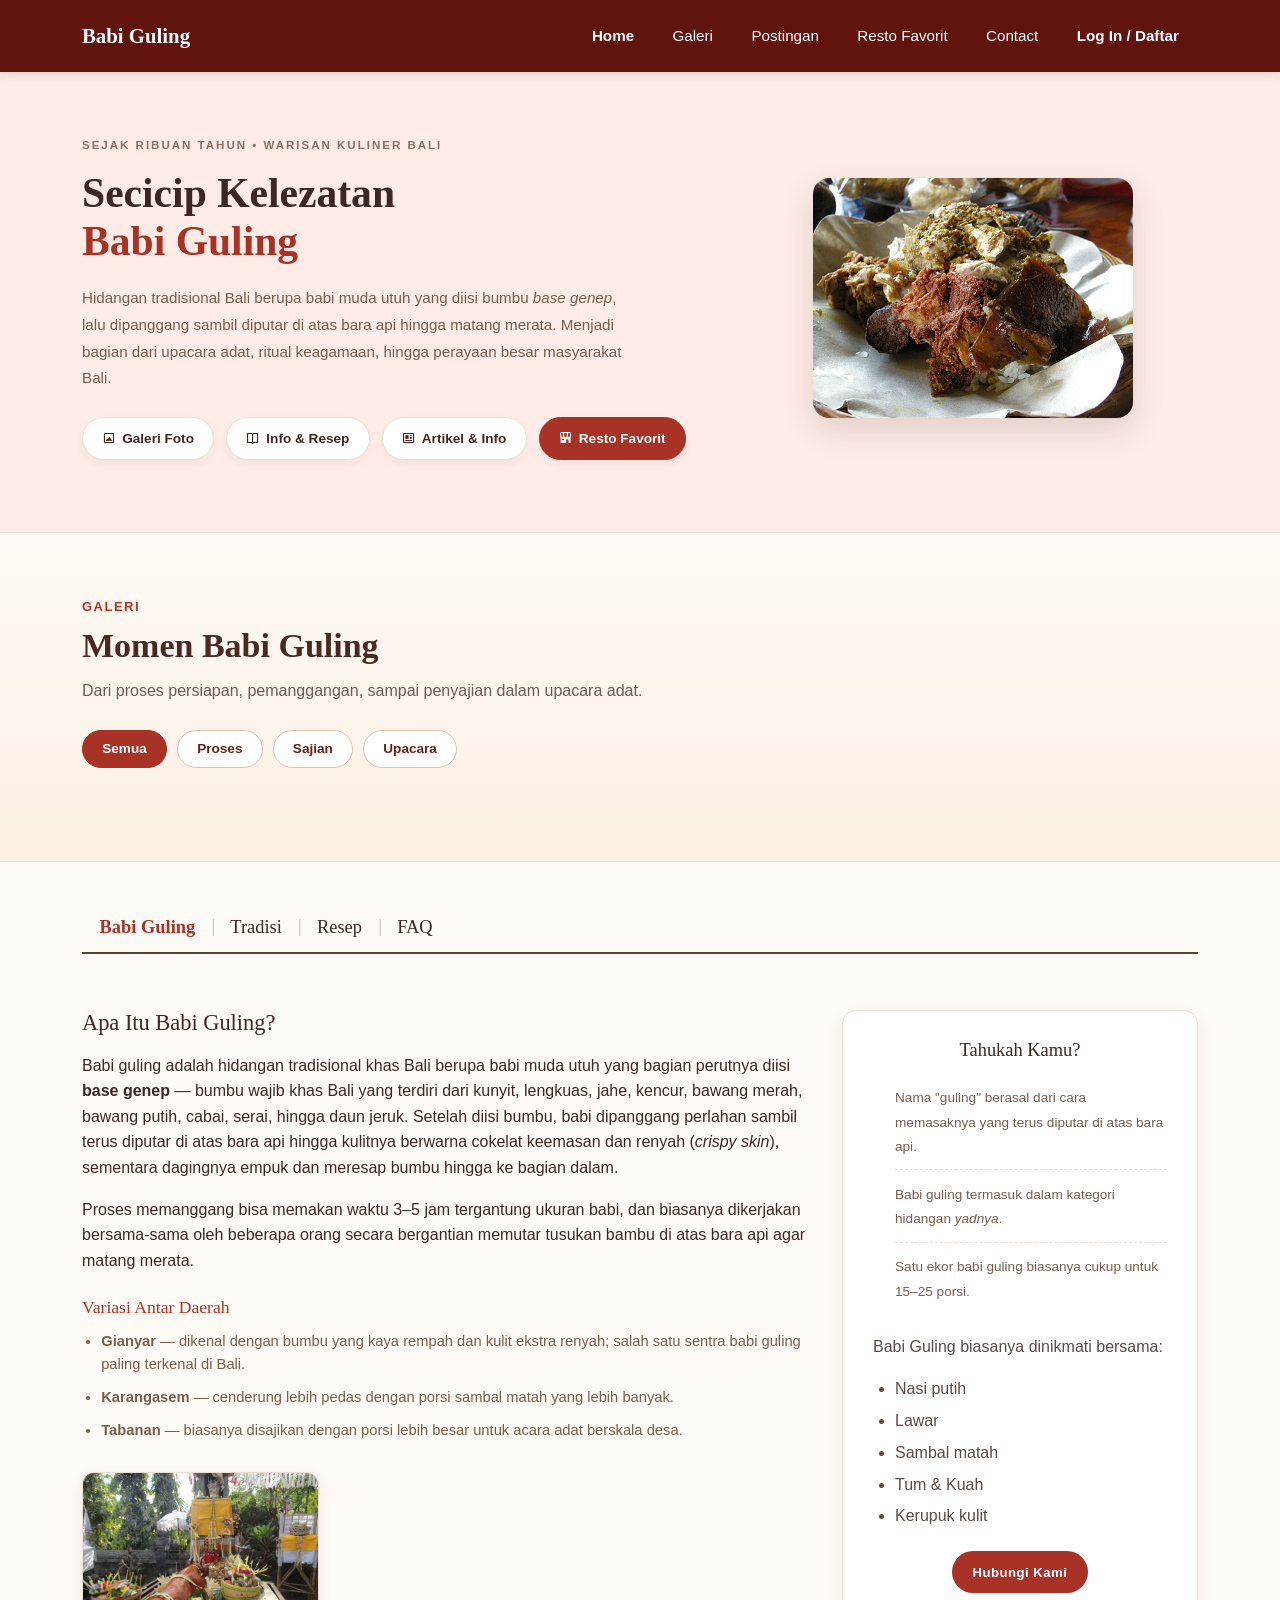
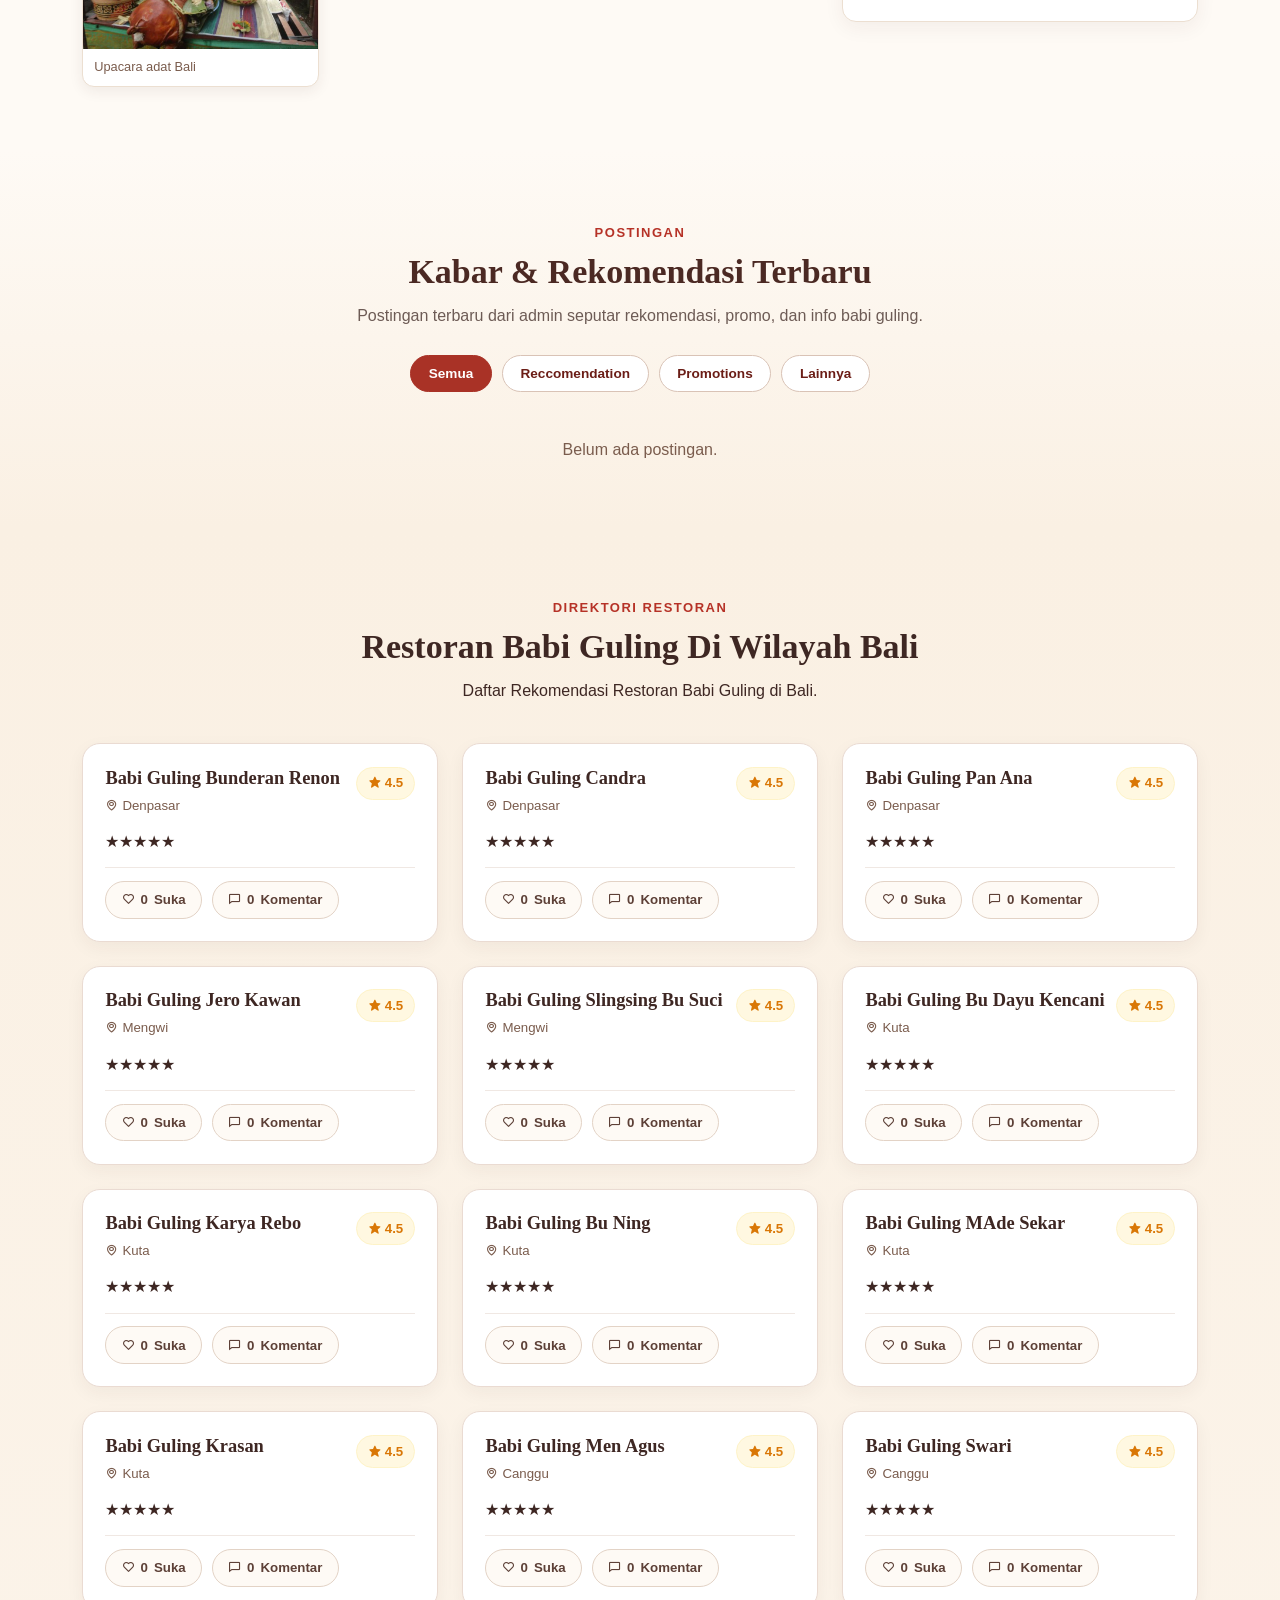
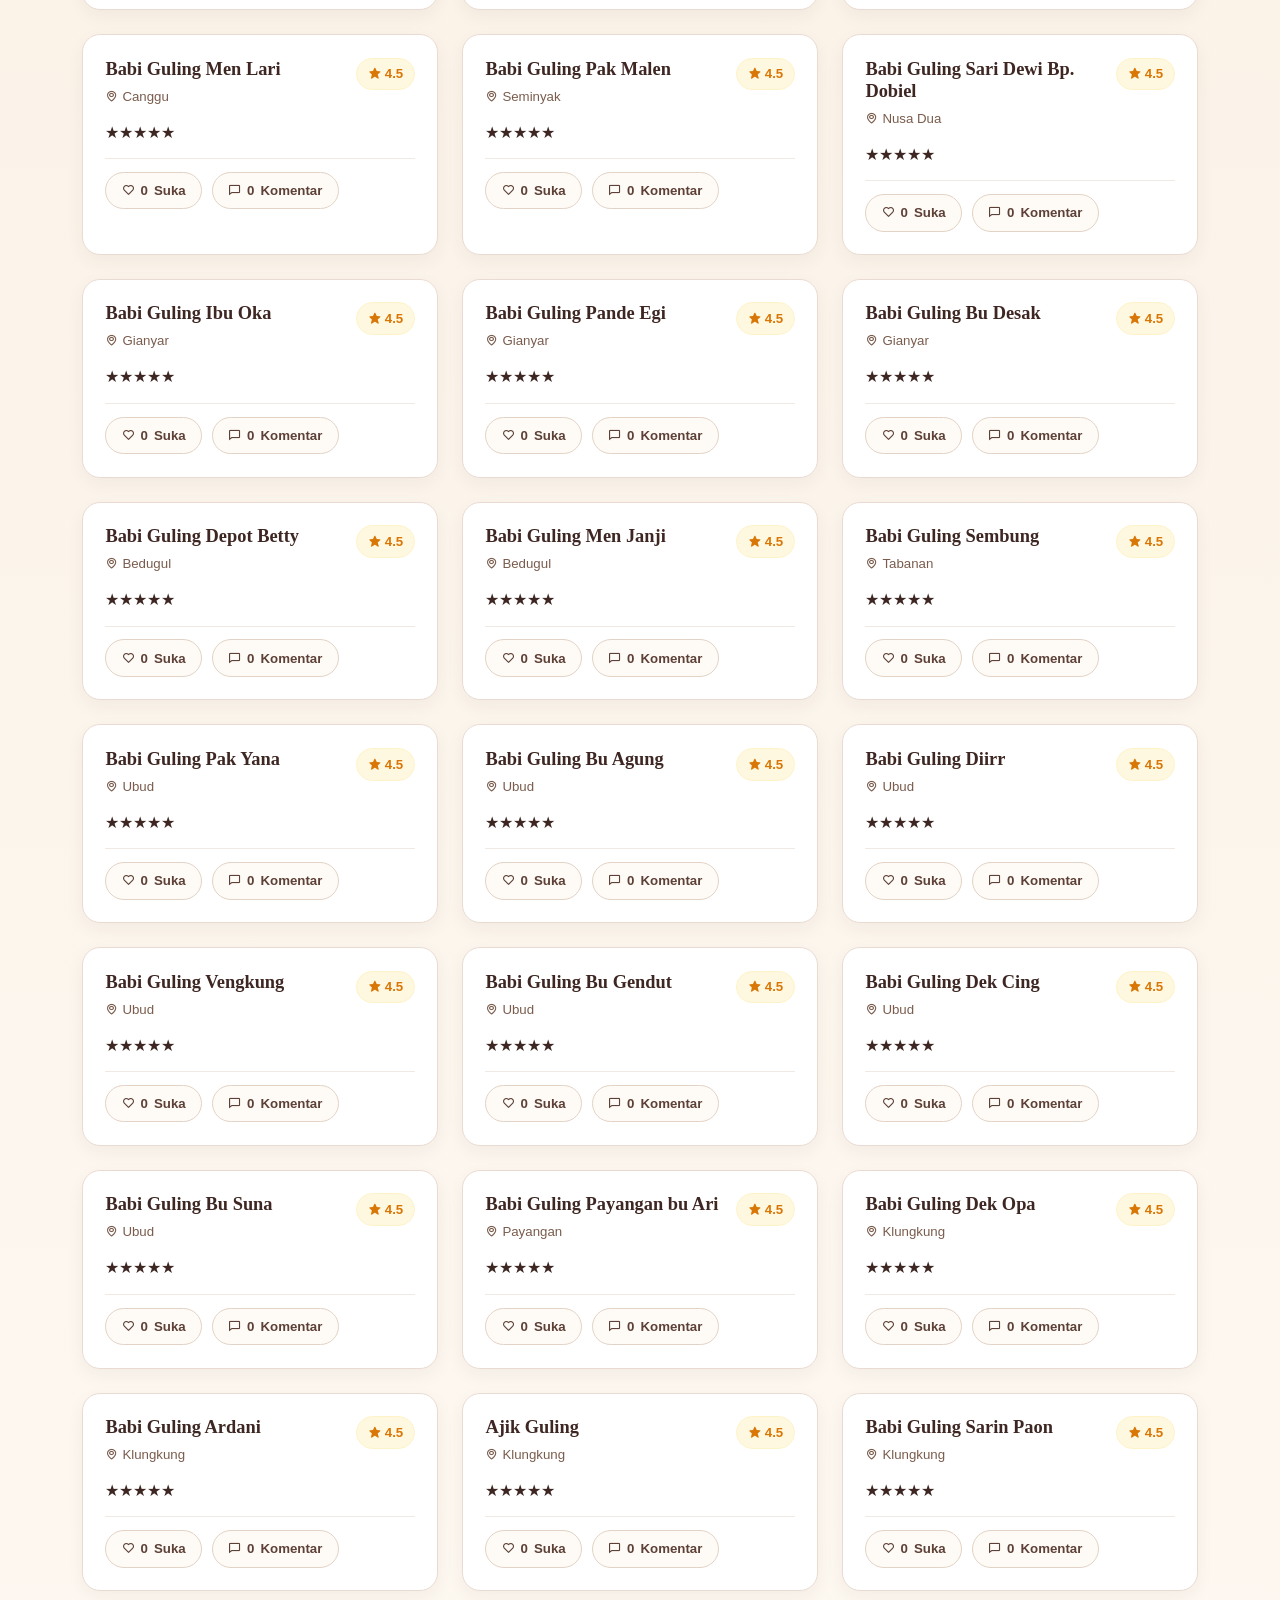
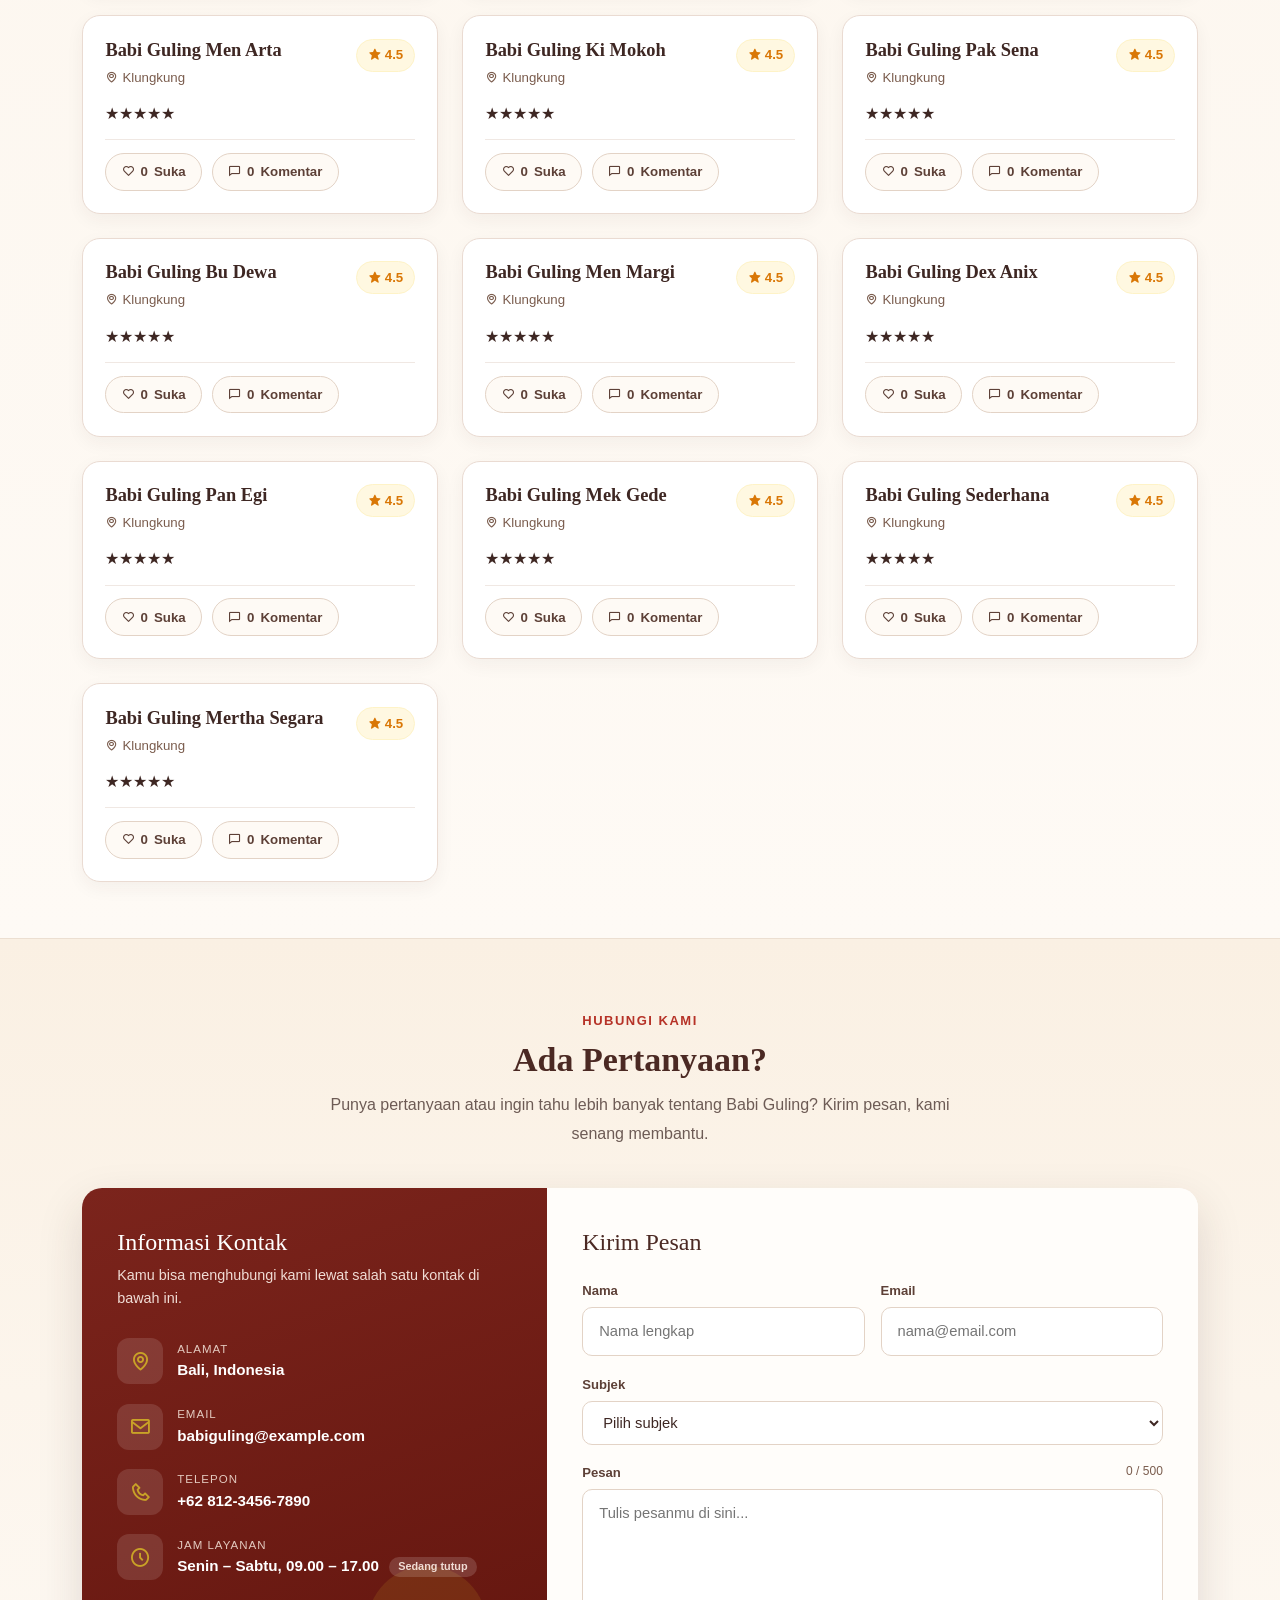
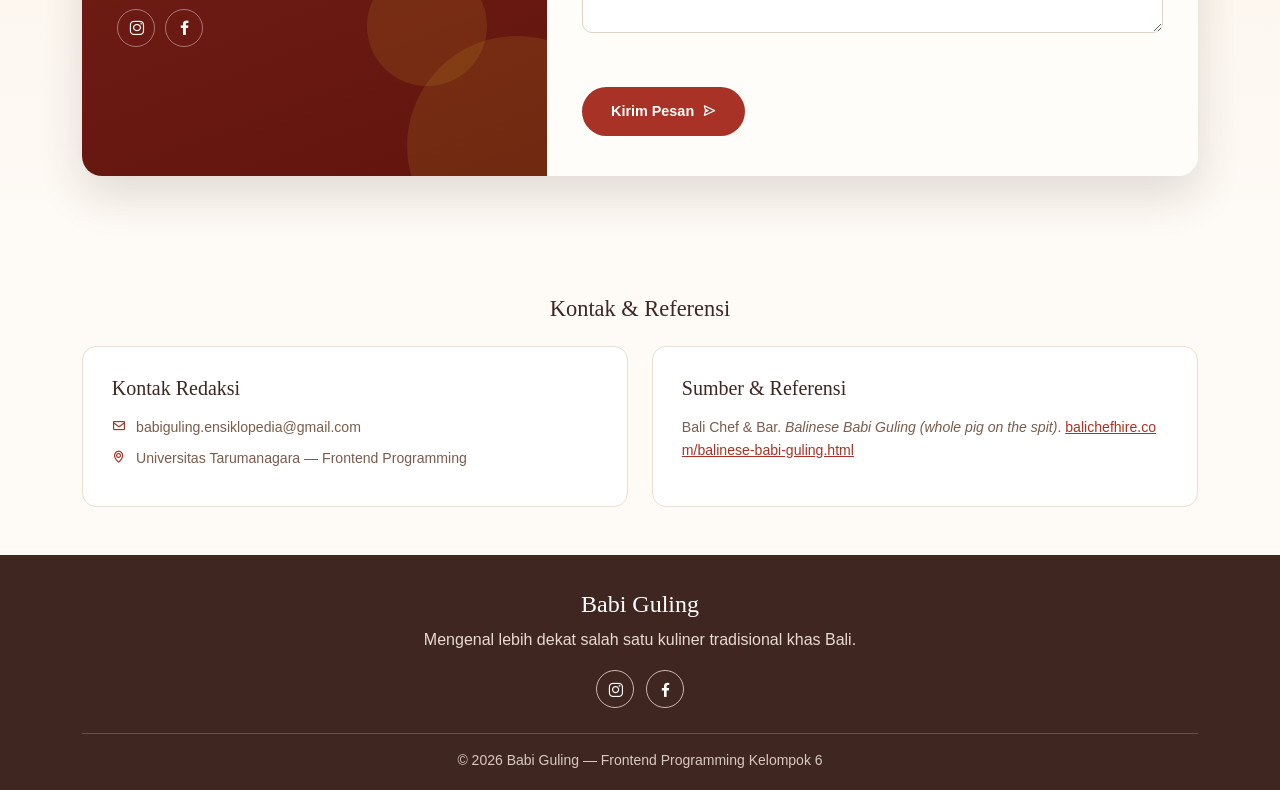
==== index.html @ 894e939e "benerin kirim pesan" ====
<!DOCTYPE html>
<html lang="id">
<head>
    <meta charset="UTF-8">
    <meta name="viewport" content="width=device-width, initial-scale=1.0">
    <title>Babi Guling - Ensiklopedia & Rekomendasi Kuliner Bali</title>

    <link href="https://cdn.jsdelivr.net/npm/bootstrap@5.3.3/dist/css/bootstrap.min.css" rel="stylesheet">
    <link href="https://unpkg.com/boxicons@2.1.4/css/boxicons.min.css" rel="stylesheet">
    <link rel="stylesheet" href="style.css">
</head>

<body>
    <button id="backToTop" class="back-to-top">
        <i class='bx bx-up-arrow-alt'></i>
    </button>

    <nav class="navbar navbar-expand-lg bg-brand-nav" id="mainNav">
        <div class="container">
            <a class="navbar-brand" href="#home">Babi Guling</a>

            <button class="navbar-toggler" type="button" data-bs-toggle="collapse" data-bs-target="#navMenu">
                <i class='bx bx-menu'></i>
            </button>

            <div class="collapse navbar-collapse" id="navMenu">
                <ul class="navbar-nav ms-auto align-items-lg-center">
                    <li class="nav-item"><a class="nav-link active" href="#home">Home</a></li>
                    <li class="nav-item"><a class="nav-link" href="#galeri">Galeri</a></li>
                    <li class="nav-item"><a class="nav-link" href="#postingan">Postingan</a></li>
                    <li class="nav-item"><a class="nav-link" href="#resto">Resto Favorit</a></li>
                    <li class="nav-item"><a class="nav-link" href="#kontak">Contact</a></li>
                    <li class="nav-item" id="authNav">
                        <a class="nav-link login-link" href="login.html">Log In / Daftar</a>
                    </li>
                </ul>
            </div>
        </div>
    </nav>

    <!-- BANNER SECTION -->
    <section id="home" class="banner-section">
        <div class="container">
            <div class="row align-items-center g-4">
                <div class="col-lg-7">
                    <p class="banner-eyebrow">SEJAK RIBUAN TAHUN • WARISAN KULINER BALI</p>
                    <h1 class="banner-title">
                        Secicip Kelezatan<br>
                        <em>Babi Guling</em>
                    </h1>
                    <p class="banner-lead">
                        Hidangan tradisional Bali berupa babi muda utuh yang diisi bumbu
                        <em>base genep</em>, lalu dipanggang sambil diputar di atas bara api
                        hingga matang merata. Menjadi bagian dari upacara adat, ritual
                        keagamaan, hingga perayaan besar masyarakat Bali.
                    </p>

                    <!-- 4 WIDGET BUTTON UTAMA -->
                    <div class="banner-widgets">
                        <a href="#galeri" class="widget-btn">
                            <i class='bx bx-image-alt'></i> Galeri Foto
                        </a>
                        <a href="#tabNav" class="widget-btn">
                            <i class='bx bx-book-open'></i> Info & Resep
                        </a>
                        <a href="#postingan" class="widget-btn">
                            <i class='bx bx-news'></i> Artikel & Info
                        </a>
                        <a href="#resto" class="widget-btn widget-highlight">
                            <i class='bx bxs-store-alt'></i> Resto Favorit
                        </a>
                    </div>
                </div>

                <div class="col-lg-5 text-center">
                    <img src="Babi_guling.jpg" alt="Ilustrasi Babi Guling" class="banner-img">
                </div>
            </div>
        </div>
    </section>

    <!-- GALERI SECTION -->
    <section id="galeri" class="gallery-section">
        <div class="container">
            <div class="gallery-head">
                <p class="recipe-label">GALERI</p>
                <h2>Momen Babi Guling</h2>
                <p>Dari proses persiapan, pemanggangan, sampai penyajian dalam upacara adat.</p>
            </div>

            <div class="gallery-filter">
                <button class="g-filter active" data-filter="all">Semua</button>
                <button class="g-filter" data-filter="proses">Proses</button>
                <button class="g-filter" data-filter="sajian">Sajian</button>
                <button class="g-filter" data-filter="upacara">Upacara</button>
            </div>

            <div class="tab-content" id="tab-resep">
            <div class="recipe-header">
                <p class="recipe-label">RESEP TRADISIONAL BALI</p>
                <h2>Resep Babi Guling</h2>
                <p>
                    Babi guling merupakan hidangan khas Bali yang menggunakan
                    babi muda dengan bumbu rempah atau <em>base genep</em>.
                    Bumbu dimasukkan ke bagian dalam babi, kemudian dipanggang
                    sambil diputar hingga matang merata.
                </p>-
            </div>

            <div class="recipe-box">
                <h3>Bahan Utama</h3>
                <ul>
                    <li>1 ekor babi muda, sekitar 8–12 kg</li>
                    <li>2 sdm garam kasar</li>
                    <li>2 sdm air jeruk nipis</li>
                    <li>200 ml minyak kelapa atau minyak goreng</li>
                    <li>1 ikat daun singkong atau daun pepaya (opsional)</li>
                </ul>
            </div>

            <div class="recipe-box">
                <h3>Bumbu Base Genep</h3>
                <ul>
                    <li>15 siung bawang merah</li>
                    <li>10 siung bawang putih</li>
                    <li>10 cabai merah keriting</li>
                    <li>8 cabai rawit</li>
                    <li>6 butir kemiri sangrai</li>
                    <li>6 cm kunyit</li>
                    <li>6 cm jahe</li>
                    <li>6 cm lengkuas</li>
                    <li>3 batang serai</li>
                    <li>1 sdm ketumbar bubuk</li>
                    <li>1 sdt merica bubuk</li>
                    <li>6 lembar daun jeruk</li>
                    <li>2 sdm gula merah</li>
                    <li>3 sdm garam</li>
                </ul>
            </div>

            <div class="recipe-box">
                <h3>Cara Membuat</h3>
                <ol>
                    <li>Haluskan bumbu <em>base genep</em>, kemudian tumis dengan sedikit minyak hingga harum dan matang.</li>
                    <li>Lumuri bagian dalam babi dengan bumbu yang telah ditumis dan masukkan sisa bumbu ke dalam rongga perut.</li>
                    <li>Bersihkan dan keringkan bagian kulit, kemudian lumuri dengan garam kasar dan air jeruk nipis.</li>
                    <li>Panggang babi sambil diputar secara konstan agar matang secara merata.</li>
                    <li>Olesi dengan minyak secara berkala selama proses pemanggangan.</li>
                    <li>Panggang hingga kulit menjadi renyah dan berwarna kecokelatan, kemudian diamkan sebentar sebelum dipotong dan disajikan.</li>
                </ol>
            </div>

            <div class="recipe-source">
            <span>Sumber resep</span>
            <a href="https://masakapa.id/resep/babi-guling/e0449e60-d28b-44f5-af8f-8ef6e982406a" target="_blank">
                MasakApa — Resep Babi Guling
                <i class='bx bx-link-external'></i>
            </a>
            </div>
                <div class="tab-photos">
                    <figure><img src="base-genep-final.jpg" alt="Bumbu base genep" onerror="this.closest('figure').remove()"><figcaption>Bumbu base genep</figcaption></figure>
                </div>

            <div class="tab-photos">
                <figure>
                    <img src="base-genep-final.jpg" alt="Bumbu base genep" onerror="this.closest('figure').remove()">
                    <figcaption>Bumbu base genep</figcaption>
            <div class="gallery-mosaic">
                <figure class="g-item g-big" data-cat="proses" data-icon="bxs-flame">
                    <img src="sejarah-babi-guling-1.jpeg" alt="Proses memanggang babi guling">
                    <figcaption><span>Proses</span>Pemanggangan babi di atas bara api</figcaption>
                </figure>
                <figure class="g-item" data-cat="proses" data-icon="bxs-leaf">
                    <img src="base-genep-final.jpg" alt="Bumbu base genep yang sudah jadi.">
                    <figcaption><span>Proses</span>Bumbu base genep</figcaption>
                </figure>
                <figure class="g-item g-tall" data-cat="sajian" data-icon="bxs-dish">
                    <img src="lengkap1.jpg" alt="Sepiring nasi babi guling bali dengan sup.">
                    <figcaption><span>Sajian</span>Sajian lengkap babi guling</figcaption>
                </figure>
                <figure class="g-item" data-cat="upacara" data-icon="bxs-church">
                    <img src="upacara.jpg" alt="Daging babi sebagai persembahan ritual Bali.">
                    <figcaption><span>Upacara</span>Upacara adat Bali</figcaption>
                </figure>
                <figure class="g-item" data-cat="proses" data-icon="bxs-group">
                    <img src="babipiring.jpg" alt="Babi guling yang sudah matang dipotong.">
                    <figcaption><span>Proses</span>Irisan babi guling di piring</figcaption>
                </figure>
                <figure class="g-item" data-cat="sajian" data-icon="bxs-food-menu">
                    <img src="dishfull.jpg" alt="Nasi campur babi guling dengan lawar, kulit krispi, dan sate.">
                    <figcaption><span>Sajian</span>Nasi campur babi guling</figcaption>
                </figure>
                <figure class="g-item" data-cat="sajian" data-icon="bxs-bowl-hot">
                    <img src="babimatah.jpg" alt="Babi panggang krispi dengan sambal matah.">
                    <figcaption><span>Sajian</span>Dengan sambal matah</figcaption>
                </figure>
                <figure class="g-item" data-cat="upacara" data-icon="bxs-star">
                    <img src="persembahanbabi.jpg" alt="Persembahan upacara Usaba Sumbu.">
                    <figcaption><span>Upacara</span>Persembahan Tradisi Ngusaba Sumbu</figcaption>
                </figure>
                <figure class="g-item" data-cat="upacara" data-icon="bxs-landmark">
                    <img src="usabasumbu.jpeg" alt="Usaba Sumbu ritual adat Hindu.">
                    <figcaption><span>Upacara</span>Ritual Usaba Sumbu</figcaption>
                </figure>
                <figure class="g-item" data-cat="sajian" data-icon="bxs-heart">
                    <img src="anekasam.jpg" alt="Babi guling utuh dengan aneka sambal">
                    <figcaption><span>Sajian</span>Babi guling &amp; aneka sambal</figcaption>
                </figure>
                <figure class="g-item" data-cat="sajian" data-icon="bxs-dish">
                    <img src="lawarkrispi.jpg" alt="Pendamping babi guling.">
                    <figcaption><span>Sajian</span>Kulit krispi, lawar, &amp; sate</figcaption>
                </figure>
                <figure class="g-item" data-cat="sajian" data-icon="bxs-bowl-rice">
                    <img src="nascam.jpg" alt="Nasi campur khas Bali.">
                    <figcaption><span>Sajian</span>Nasi campur khas Bali</figcaption>
                </figure>
            </div>
        </div>
    </section>

    <!-- CONTENT TAB SECTION -->
    <section class="content-section">
        <div class="container">
            <div class="tab-nav" id="tabNav">
                <a href="#" class="tab-link active" data-tab="babi-guling">Babi Guling</a>
                <a href="#" class="tab-link" data-tab="tradisi">Tradisi</a>
                <a href="#" class="tab-link" data-tab="resep">Resep</a>
                <a href="#" class="tab-link" data-tab="faq">FAQ</a>
            </div>

            <div class="row g-4 mt-2">
                <div class="col-lg-8">
                    <div class="tab-content active" id="tab-babi-guling">
                        <h3 class="tab-heading">Apa Itu Babi Guling?</h3>
                        <p>
                            Babi guling adalah hidangan tradisional khas Bali berupa babi muda utuh
                            yang bagian perutnya diisi <strong>base genep</strong> — bumbu wajib khas
                            Bali yang terdiri dari kunyit, lengkuas, jahe, kencur, bawang merah,
                            bawang putih, cabai, serai, hingga daun jeruk. Setelah diisi bumbu, babi
                            dipanggang perlahan sambil terus diputar di atas bara api hingga kulitnya
                            berwarna cokelat keemasan dan renyah (<em>crispy skin</em>), sementara
                            dagingnya empuk dan meresap bumbu hingga ke bagian dalam.
                        </p>
                        <p>
                            Proses memanggang bisa memakan waktu 3–5 jam tergantung ukuran babi,
                            dan biasanya dikerjakan bersama-sama oleh beberapa orang secara
                            bergantian memutar tusukan bambu di atas bara api agar matang merata.
                        </p>

                        <h4 class="tab-subheading">Variasi Antar Daerah</h4>
                        <ul class="info-list">
                            <li><strong>Gianyar</strong> — dikenal dengan bumbu yang kaya rempah dan kulit ekstra renyah; salah satu sentra babi guling paling terkenal di Bali.</li>
                            <li><strong>Karangasem</strong> — cenderung lebih pedas dengan porsi sambal matah yang lebih banyak.</li>
                            <li><strong>Tabanan</strong> — biasanya disajikan dengan porsi lebih besar untuk acara adat berskala desa.</li>
                        </ul>

                        <div class="tab-photos">
                            <figure>
                                <img src="upacara.jpg" alt="Upacara adat Bali" onerror="this.closest('figure').remove()">
                                <figcaption>Upacara adat Bali</figcaption>
                            </figure>
                            <figure>
                                <img src="lengkap.jpg" alt="Babi guling dalam perayaan" onerror="this.closest('figure').remove()">
                                <figcaption>Babi guling dalam perayaan</figcaption>
                            </figure>
                        </div>
                    </div>

                    <div class="tab-content" id="tab-tradisi">
                        <h3 class="tab-heading">Babi Guling dalam Tradisi Bali</h3>
                        <p>
                            Bagi masyarakat Hindu Bali, babi guling bukan sekadar makanan, melainkan
                            bagian dari <em>yadnya</em> — persembahan sebagai ungkapan rasa syukur
                            kepada Ida Sang Hyang Widhi Wasa (Tuhan) dan leluhur.
                        </p>

                        <h4 class="tab-subheading">Kapan Disajikan?</h4>
                        <ul class="info-list">
                            <li><strong>Odalan</strong> — upacara peringatan hari jadi pura, digelar setiap 210 hari sekali menurut kalender Bali.</li>
                            <li><strong>Ngaben</strong> — upacara kremasi/pelepasan roh, di mana babi guling menjadi bagian dari sesajen.</li>
                            <li><strong>Manusa Yadnya</strong> — rangkaian upacara siklus hidup manusia, seperti otonan (ulang tahun adat) dan pernikahan.</li>
                            <li><strong>Syukuran keluarga</strong> — perayaan non-ritual seperti kelulusan atau acara keluarga besar.</li>
                        </ul>

                        <h4 class="tab-subheading">Peran Sosial</h4>
                        <p>
                            Proses memasak babi guling secara tradisional dikerjakan bergotong royong
                            oleh warga banjar (satuan komunitas adat), biasanya dipimpin oleh
                            seorang <em>juru masak</em> atau <em>tukang guling</em> yang sudah
                            berpengalaman.
                        </p>

                        <div class="tab-photos">
                            <figure><img src="persembahanbabi.jpg" alt="Persembahan tradisi Ngusaba Sumbu" onerror="this.closest('figure').remove()"><figcaption>Persembahan tradisi Ngusaba Sumbu</figcaption></figure>
                            <figure><img src="usabasumbu.jpeg" alt="Ritual Usaba Sumbu" onerror="this.closest('figure').remove()"><figcaption>Ritual Usaba Sumbu</figcaption></figure>
                        </div>
                    </div>

                    <div class="tab-content" id="tab-resep">
                        <div class="recipe-header">
                            <p class="recipe-label">RESEP TRADISIONAL BALI</p>
                            <h2>Resep Babi Guling</h2>
                            <p>
                                Babi guling merupakan hidangan khas Bali yang menggunakan
                                babi muda dengan bumbu rempah atau <em>base genep</em>.
                            </p>
                        </div>

                        <div class="recipe-box">
                            <h3>Bahan Utama</h3>
                            <ul>
                                <li>1 ekor babi muda, sekitar 8–12 kg</li>
                                <li>2 sdm garam kasar</li>
                                <li>2 sdm air jeruk nipis</li>
                                <li>200 ml minyak kelapa atau minyak goreng</li>
                                <li>1 ikat daun singkong atau daun pepaya (opsional)</li>
                            </ul>
                        </div>

                        <div class="recipe-box">
                            <h3>Bumbu Base Genep</h3>
                            <ul>
                                <li>15 siung bawang merah</li>
                                <li>10 siung bawang putih</li>
                                <li>10 cabai merah keriting</li>
                                <li>8 cabai rawit</li>
                                <li>6 butir kemiri sangrai</li>
                                <li>6 cm kunyit</li>
                                <li>6 cm jahe</li>
                                <li>6 cm lengkuas</li>
                                <li>3 batang serai</li>
                                <li>1 sdm ketumbar bubuk</li>
                                <li>1 sdt merica bubuk</li>
                                <li>6 lembar daun jeruk</li>
                                <li>2 sdm gula merah</li>
                                <li>3 sdm garam</li>
                            </ul>
                        </div>

                        <div class="recipe-box">
                            <h3>Cara Membuat</h3>
                            <ol>
                                <li>Haluskan bumbu <em>base genep</em>, kemudian tumis dengan sedikit minyak hingga harum dan matang.</li>
                                <li>Lumuri bagian dalam babi dengan bumbu yang telah ditumis dan masukkan sisa bumbu ke dalam rongga perut.</li>
                                <li>Bersihkan dan keringkan bagian kulit, kemudian lumuri dengan garam kasar dan air jeruk nipis.</li>
                                <li>Panggang babi sambil diputar secara konstan agar matang secara merata.</li>
                                <li>Olesi dengan minyak secara berkala selama proses pemanggangan.</li>
                                <li>Panggang hingga kulit menjadi renyah dan berwarna kecokelatan.</li>
                            </ol>
                        </div>

                        <div class="recipe-source">
                            <span>Sumber resep</span>
                            <a href="https://masakapa.id/resep/babi-guling/e0449e60-d28b-44f5-af8f-8ef6e982406a" target="_blank">
                                MasakApa — Resep Babi Guling <i class='bx bx-link-external'></i>
                            </a>
                        </div>
                    </div>

                    <div class="tab-content" id="tab-faq">
                        <h3 class="tab-heading">Frequently Asked Questions</h3>
                        <div class="accordion faq-accordion" id="faqAccordion">
                            <div class="accordion-item">
                                <h2 class="accordion-header">
                                    <button class="accordion-button collapsed" type="button" data-bs-toggle="collapse" data-bs-target="#faq1">
                                        Apa itu base genep?
                                    </button>
                                </h2>
                                <div id="faq1" class="accordion-collapse collapse" data-bs-parent="#faqAccordion">
                                    <div class="accordion-body">
                                        Base genep adalah campuran bumbu dasar khas Bali yang terdiri dari kunyit, lengkuas, jahe, kencur, bawang merah, bawang putih, cabai, serai, dan daun jeruk.
                                    </div>
                                </div>
                            </div>
                            <div class="accordion-item">
                                <h2 class="accordion-header">
                                    <button class="accordion-button collapsed" type="button" data-bs-toggle="collapse" data-bs-target="#faq2">
                                        Kenapa kulit babi guling bisa krispi?
                                    </button>
                                </h2>
                                <div id="faq2" class="accordion-collapse collapse" data-bs-parent="#faqAccordion">
                                    <div class="accordion-body">
                                        Kulit dilumuri campuran air jeruk nipis/kunyit, lalu dipanggang perlahan sambil terus diputar di atas bara api.
                                    </div>
                                </div>
                            </div>
                        </div>
                    </div>
                </div>

                <div class="col-lg-4">
                    <div class="cta-card">
                        <h4 class="cta-title">Tahukah Kamu?</h4>
                        <ul class="fact-list">
                            <li>Nama "guling" berasal dari cara memasaknya yang terus diputar di atas bara api.</li>
                            <li>Babi guling termasuk dalam kategori hidangan <em>yadnya</em>.</li>
                            <li>Satu ekor babi guling biasanya cukup untuk 15–25 porsi.</li>
                        </ul>
                        <p>Babi Guling biasanya dinikmati bersama:</p>
                        <ul>
                            <li>Nasi putih</li>
                            <li>Lawar</li>
                            <li>Sambal matah</li>
                            <li>Tum & Kuah</li>
                            <li>Kerupuk kulit</li>
                        </ul>
                        <a href="#kontak" class="cta-btn">Hubungi Kami</a>
                    </div>
                </div>
            </div>
        </div>
    </section>

    <!-- POSTINGAN SECTION -->
    <section id="postingan" class="posts-section">
        <div class="container">
            <div class="posts-head text-center">
                <p class="recipe-label">POSTINGAN</p>
                <h2>Kabar &amp; Rekomendasi Terbaru</h2>
                <p>Postingan terbaru dari admin seputar rekomendasi, promo, dan info babi guling.</p>
            </div>

            <div class="gallery-filter justify-content-center" id="postFilter">
                <button type="button" class="p-filter active" data-cat="all">Semua</button>
                <button type="button" class="p-filter" data-cat="Reccomendation">Reccomendation</button>
                <button type="button" class="p-filter" data-cat="Promotions">Promotions</button>
                <button type="button" class="p-filter" data-cat="Lainnya">Lainnya</button>
            </div>

            <div class="posts-grid" id="publicPosts"></div>
            <p class="posts-empty" id="postsEmpty">Belum ada postingan.</p>
        </div>
    </section>


    <section id="resto" class="resto-section">
        <div class="container">
            <div class="resto-head text-center">
                <p class="recipe-label">DIREKTORI RESTORAN</p>
                <h2>Restoran Babi Guling Di Wilayah Bali</h2>
                <p>Daftar Rekomendasi Restoran Babi Guling di Bali.</p>
            </div>

            <div class="resto-grid" id="restoGrid">
                <!-- Card Restoran Dirender Dinamis oleh JavaScript -->
            </div>
        </div>
    </section>

    <!-- KONTAK SECTION -->
    <section id="kontak" class="contact-wrap">
        <div class="container">
            <div class="contact-head text-center">
                <p class="recipe-label">HUBUNGI KAMI</p>
                <h2>Ada Pertanyaan?</h2>
                <p>Punya pertanyaan atau ingin tahu lebih banyak tentang Babi Guling? Kirim pesan, kami senang membantu.</p>
            </div>

            <div class="contact-grid">
                <div class="contact-info">
                    <h3>Informasi Kontak</h3>
                    <p class="contact-info-sub">Kamu bisa menghubungi kami lewat salah satu kontak di bawah ini.</p>

                    <ul class="contact-list">
                        <li>
                            <span class="ci-icon"><i class='bx bx-map'></i></span>
                            <div>
                                <small>Alamat</small>
                                <p>Bali, Indonesia</p>
                            </div>
                        </li>
                        <li class="copyable" data-copy="babiguling@example.com" title="Klik untuk menyalin">
                            <span class="ci-icon"><i class='bx bx-envelope'></i></span>
                            <div>
                                <small>Email</small>
                                <p>babiguling@example.com</p>
                            </div>
                            <i class='bx bx-copy ci-copy'></i>
                        </li>
                        <li class="copyable" data-copy="+62 812-3456-7890" title="Klik untuk menyalin">
                            <span class="ci-icon"><i class='bx bx-phone'></i></span>
                            <div>
                                <small>Telepon</small>
                                <p>+62 812-3456-7890</p>
                            </div>
                            <i class='bx bx-copy ci-copy'></i>
                        </li>
                        <li>
                            <span class="ci-icon"><i class='bx bx-time-five'></i></span>
                            <div>
                                <small>Jam Layanan</small>
                                <p>Senin – Sabtu, 09.00 – 17.00 <span class="open-badge" id="openBadge"></span></p>
                            </div>
                        </li>
                    </ul>

                  <div class="contact-social">
                        <a href="instagram.html" target="_blank"><i class='bx bxl-instagram'></i></a>
                        <a href="facebook.html" target="_blank"><i class='bx bxl-facebook'></i></a>
                    </div>
                </div>

                <div class="contact-form-card">
                    <h3>Kirim Pesan</h3>
                    <form id="contactForm" novalidate>
                        <div class="cf-row">
                            <div class="cf-group">
                                <label for="cfNama">Nama</label>
                                <input type="text" id="cfNama" placeholder="Nama lengkap">
                                <small class="cf-msg"></small>
                            </div>
                            <div class="cf-group">
                                <label for="cfEmail">Email</label>
                                <input type="email" id="cfEmail" placeholder="nama@email.com">
                                <small class="cf-msg"></small>
                            </div>
                        </div>

                        <div class="cf-group">
                            <label for="cfSubjek">Subjek</label>
                            <select id="cfSubjek">
                                <option value="">Pilih subjek</option>
                                <option>Pertanyaan Umum</option>
                                <option>Koreksi Informasi</option>
                                <option>Saran &amp; Masukan</option>
                                <option>Lainnya</option>
                            </select>
                            <small class="cf-msg"></small>
                        </div>

                        <div class="cf-group">
                            <label for="cfPesan">Pesan <span class="cf-count" id="cfCount">0 / 500</span></label>
                            <textarea id="cfPesan" rows="5" maxlength="500" placeholder="Tulis pesanmu di sini..."></textarea>
                            <small class="cf-msg"></small>
                        </div>

                        <p class="cf-error" id="cfError"></p>

                        <button type="submit" class="cf-submit" id="cfBtn">
                            Kirim Pesan <i class='bx bx-send'></i>
                        </button>

                        <p class="cf-success" id="cfSuccess">
                            <i class='bx bx-check-circle'></i> Terima kasih! Pesanmu sudah terkirim.
                        </p>
                    </form>
                </div>
            </div>
        </div>
    </section>

    <!-- REFERENSI SECTION -->
    <section class="py-5">
        <div class="container">
            <h3 class="tab-heading text-center mb-4">Kontak &amp; Referensi</h3>
            <div class="row justify-content-center g-4">
                <div class="col-md-6">
                    <div class="kontak-box">
                        <h5>Kontak Redaksi</h5>
                        <p><i class='bx bx-envelope'></i> babiguling.ensiklopedia@gmail.com</p>
                        <p><i class='bx bx-map'></i> Universitas Tarumanagara — Frontend Programming</p>
                    </div>
                </div>
                <div class="col-md-6">
                    <div class="kontak-box">
                        <h5>Sumber &amp; Referensi</h5>
                        <p>Bali Chef &amp; Bar. <em>Balinese Babi Guling (whole pig on the spit)</em>. <a href="https://www.balichefhire.com/balinese-babi-guling.html" target="_blank" rel="noopener">balichefhire.com/balinese-babi-guling.html</a></p>
                    </div>
                </div>
            </div>
        </div>
    </section>

    <footer class="footer-green">
        <div class="container">
            <div class="footer-content">
                <h3>Babi Guling</h3>
                <p>Mengenal lebih dekat salah satu kuliner tradisional khas Bali.</p>
              <div class="footer-social">
            <a href="instagram.html" target="_blank"><i class='bx bxl-instagram'></i></a>
            <a href="facebook.html" target="_blank"><i class='bx bxl-facebook'></i></a>
        </div>
            </div>
            <div class="footer-bottom">
                <p>&copy; 2026 Babi Guling — Frontend Programming Kelompok 6</p>
            </div>
        </div>
    </footer>

    <div class="cf-toast" id="cfToast"></div>

    <script src="https://code.jquery.com/jquery-3.7.1.min.js"></script>
    <script src="https://cdn.jsdelivr.net/npm/bootstrap@5.3.3/dist/js/bootstrap.bundle.min.js"></script>
    <script src="script.js"></script>

        <script src="script.js"></script>

    <script>
    $('#contactForm').on('submit', function () {
        const nama   = $('#cfNama').val().trim();
        const email  = $('#cfEmail').val().trim();
        const subjek = $('#cfSubjek').val();
        const isi    = $('#cfPesan').val().trim();

        // skip kalau belum valid (biar sama kayak validasi yang udah ada)
        if (!nama || !email.includes('@') || !subjek || !isi) return;

        const data = JSON.parse(localStorage.getItem('pesanMasuk') || '[]');
        data.unshift({
            id: Date.now(),
            nama: nama,
            email: email,
            subjek: subjek,
            isi: isi,
            waktu: new Date().toLocaleString('id-ID')
        });
        localStorage.setItem('pesanMasuk', JSON.stringify(data));
    });
    </script>
</body>
</html>
</body>
</html>
---- style.css ----
* {
  margin: 0;
  padding: 0;
  box-sizing: border-box;
}

:root {
  --red-brick:       #a93226;
  --red-brick-dark:  #7b241c;
  --brown-dark:      #3e2723;
  --brown:           #5d4037;
  --brown-soft:      #8d6e63;
  --gold:            #c9a227;

  --bg-light:        #fefaf5;
  --bg-soft:         #faf0e3;

  --text-dark:       #3e2723;
  --text-gray:       #7a5c4d;

  --placeholder-border: #d0d0d0;
  --placeholder-bg:     #fafafa;
}

html { scroll-behavior: smooth; }

body {
  font-family: -apple-system, BlinkMacSystemFont, 'Segoe UI', Roboto, Arial, sans-serif;
  background: var(--bg-light);
  color: var(--text-dark);
  line-height: 1.6;
}

body:not(.admin-body) {
  min-height: 100vh;
  display: flex;
  flex-direction: column;
}

body:not(.admin-body) > footer {
  margin-top: auto;
}

html, body {
  overflow-x: hidden;
}

h1, h2, h3, h4, h5 {
  font-family: Georgia, 'Times New Roman', serif;
}

.bg-brand-nav {
  background: #61140d;
  padding: 0.9rem 0;
  position: sticky;
  top: 0;
  z-index: 100;
  box-shadow: 0 2px 8px rgba(62, 39, 35, 0.15);
}

.bg-brand-nav .navbar-brand {
  font-family: Georgia, 'Times New Roman', serif;
  font-weight: 700;
  font-size: 1.3rem;
  color: #fff;
}
.bg-brand-nav .navbar-brand:hover { color: #fff; }

.bg-brand-nav .navbar-nav .nav-link {
  font-size: 0.95rem;
  font-weight: 500;
  color: #fff !important;
  padding: 0.5rem 1.2rem !important;
  transition: opacity 0.25s ease;
}
.bg-brand-nav .navbar-nav .nav-link:hover { opacity: 0.85; }
.bg-brand-nav .navbar-nav .nav-link.active { font-weight: 700; }
.bg-brand-nav .navbar-nav .nav-link.login-link { font-weight: 600; }

.bg-brand-nav .navbar-toggler {
  border: none;
  font-size: 1.6rem;
  color: #fff;
  padding: 0.2rem 0.4rem;
}
.bg-brand-nav .navbar-toggler:focus { box-shadow: none; }

@media (max-width: 991.98px) {
  .bg-brand-nav .navbar-collapse {
    background: #fff;
    margin-top: 0.7rem;
    padding: 0.8rem 1rem;
    border-radius: 12px;
    box-shadow: 0 12px 32px rgba(62, 39, 35, 0.18);
  }
  .bg-brand-nav .navbar-nav .nav-link {
    color: var(--text-dark) !important;
    padding: 0.7rem 0.5rem !important;
  }
  .bg-brand-nav .navbar-nav .nav-link.active {
    color: var(--red-brick) !important;
  }
}

.ph-text {
  color: #b8a89a;
  font-size: 0.85rem;
  font-style: italic;
  padding: 1rem 0;
  margin: 0;
}

/* BANNER */
.banner-section {
  background: #ffece6;
  padding: 4rem 0 4.5rem;
  border-bottom: 1px solid #ecdfd1;
}

.banner-eyebrow {
  font-size: 0.72rem;
  font-weight: 700;
  letter-spacing: 2px;
  text-transform: uppercase;
  color: var(--brown-soft);
  margin-bottom: 1rem;
}

.banner-title {
  font-family: Georgia, 'Times New Roman', serif;
  font-size: 2.6rem;
  font-weight: 700;
  line-height: 1.15;
  color: var(--text-dark);
  margin-bottom: 1.2rem;
}

.banner-title em {
  color: var(--red-brick);
  font-style: normal;
}

.banner-lead {
  font-size: 0.95rem;
  color: var(--text-gray);
  line-height: 1.75;
  max-width: 540px;
  margin-bottom: 1.6rem;
}

.banner-btn {
  display: inline-flex;
  align-items: center;
  gap: 0.4rem;
  background: var(--red-brick);
  color: #fff;
  font-size: 0.88rem;
  font-weight: 600;
  letter-spacing: 0.3px;
  padding: 0.7rem 1.6rem;
  border-radius: 30px;
  text-decoration: none;
  transition: 0.25s ease;
}

.banner-btn:hover {
  background: var(--red-brick-dark);
  color: #fff;
  transform: translateY(-2px);
}

.banner-img {
  width: 100%;
  max-width: 320px;
  height: auto;
  object-fit: contain;
  border-radius: 16px;
  box-shadow: 0 12px 32px rgba(62, 39, 35, 0.15);
}

@media (max-width: 991.98px) {
  .banner-section {
    padding: 3rem 0;
    text-align: center;
  }
  .banner-title { font-size: 2rem; }
  .banner-lead {
    margin-left: auto;
    margin-right: auto;
  }
  .banner-img {
    max-width: 240px;
    margin-top: 1rem;
  }
}

/* GALERI MOSAIC */
.gallery-section {
  padding: 4rem 0;
  background: linear-gradient(180deg, #fefaf5 0%, #faf0e3 100%);
  border-bottom: 1px solid #ecdfd1;
}

.gallery-head { max-width: 640px; margin-bottom: 1.5rem; }
.gallery-head h2 { color: #4b2923; font-size: 34px; font-weight: 700; margin-bottom: 10px; }
.gallery-head p:last-child { color: #6d5b55; line-height: 1.8; }

.gallery-filter { display: flex; flex-wrap: wrap; gap: 10px; margin-bottom: 1.8rem; }
.g-filter {
  border: 1px solid #d9c3b6;
  background: #fff;
  color: #6b1d16;
  font-size: 0.85rem;
  font-weight: 600;
  padding: 0.45rem 1.2rem;
  border-radius: 30px;
  cursor: pointer;
  transition: 0.25s ease;
}
.g-filter:hover { border-color: var(--red-brick); }
.g-filter.active { background: var(--red-brick); border-color: var(--red-brick); color: #fff; }

.gallery-mosaic {
  display: grid;
  grid-template-columns: repeat(4, 1fr);
  grid-auto-rows: 210px;
  grid-auto-flow: dense;
  gap: 16px;
}

.g-item {
  position: relative;
  margin: 0;
  overflow: hidden;
  border-radius: 16px;
  cursor: zoom-in;
  background: linear-gradient(135deg, #7b241c, #c9a227);
  box-shadow: 0 8px 22px rgba(62, 39, 35, 0.12);
  transition: transform 0.35s ease, box-shadow 0.35s ease, opacity 0.35s ease;
}
.g-big  { grid-column: span 2; grid-row: span 2; }
.g-wide { grid-column: span 2; }
.g-tall { grid-row: span 2; }

.g-item img {
  width: 100%;
  height: 100%;
  object-fit: cover;
  display: block;
  transition: transform 0.6s ease;
}
.g-item:hover { transform: translateY(-4px); box-shadow: 0 16px 34px rgba(62, 39, 35, 0.25); }
.g-item:hover img { transform: scale(1.1); }

.g-item figcaption {
  position: absolute;
  inset: auto 0 0 0;
  padding: 2.5rem 1.1rem 1rem;
  color: #fff;
  font-family: Georgia, serif;
  font-size: 1.05rem;
  background: linear-gradient(to top, rgba(40, 15, 10, 0.85), transparent);
  transform: translateY(45%);
  opacity: 0;
  transition: 0.35s ease;
}
.g-item figcaption span {
  display: block;
  font-family: -apple-system, 'Segoe UI', Arial, sans-serif;
  font-size: 0.68rem;
  font-weight: 700;
  letter-spacing: 1.5px;
  text-transform: uppercase;
  color: var(--gold);
  margin-bottom: 2px;
}
.g-item:hover figcaption { transform: translateY(0); opacity: 1; }

.g-item.no-img img { display: none; }
.g-item .g-fallback {
  position: absolute;
  inset: 0;
  display: flex;
  align-items: center;
  justify-content: center;
  font-size: 4rem;
  color: rgba(255, 255, 255, 0.85);
}

.g-item.g-hide { display: none; }
.g-item.g-show { animation: fadeIn 0.4s ease; }

.lightbox {
  position: fixed;
  inset: 0;
  z-index: 2000;
  background: rgba(30, 12, 8, 0.93);
  display: none;
  align-items: center;
  justify-content: center;
  flex-direction: column;
  padding: 1.5rem;
}
.lightbox.open { display: flex; animation: fadeIn 0.3s ease; }
.lightbox-img {
  max-width: 92vw;
  max-height: 76vh;
  border-radius: 14px;
  box-shadow: 0 20px 60px rgba(0, 0, 0, 0.5);
  object-fit: contain;
}
.lightbox-box {
  width: min(70vw, 520px);
  height: 300px;
  border-radius: 14px;
  background: linear-gradient(135deg, #7b241c, #c9a227);
  display: flex;
  align-items: center;
  justify-content: center;
  font-size: 5rem;
  color: rgba(255, 255, 255, 0.85);
}
.lightbox-caption { color: #f0e4d0; font-family: Georgia, serif; margin-top: 1rem; text-align: center; }
.lightbox-count { color: #b8a89a; font-size: 0.8rem; margin-top: 0.2rem; }
.lb-btn {
  position: absolute;
  background: rgba(255, 255, 255, 0.12);
  border: none;
  color: #fff;
  width: 46px;
  height: 46px;
  border-radius: 50%;
  font-size: 1.6rem;
  cursor: pointer;
  transition: 0.2s;
  display: flex;
  align-items: center;
  justify-content: center;
}
.lb-btn:hover { background: var(--red-brick); }
.lb-close { top: 20px; right: 20px; }
.lb-prev  { left: 20px; top: 50%; transform: translateY(-50%); }
.lb-next  { right: 20px; top: 50%; transform: translateY(-50%); }

@media (max-width: 991.98px) {
  .gallery-mosaic { grid-template-columns: repeat(2, 1fr); grid-auto-rows: 180px; }
  .g-big { grid-column: span 2; }
  .g-item figcaption { opacity: 1; transform: none; }
}
@media (max-width: 575.98px) {
  .g-wide { grid-column: span 2; }
  .g-tall { grid-row: span 1; }
}

/* CONTENT SECTION & TABS */
.content-section {
  padding: 3rem 0 4rem;
}

.tab-nav {
  display: flex;
  flex-wrap: wrap;
  align-items: center;
  border-bottom: 2px solid var(--brown);
  padding-bottom: 0.4rem;
  margin-bottom: 2rem;
}

.tab-link {
  position: relative;
  font-family: Georgia, 'Times New Roman', serif;
  font-size: 1.15rem;
  font-weight: 500;
  color: var(--brown-dark);
  text-decoration: none;
  padding: 0.2rem 1.1rem;
  transition: color 0.2s ease;
}

.tab-link::after {
  content: "|";
  position: absolute;
  right: -0.15rem;
  top: 50%;
  transform: translateY(-50%);
  color: #c9b8a8;
  font-weight: 300;
}
.tab-link:last-child::after { content: ""; }

.tab-link:hover { color: var(--red-brick); }
.tab-link.active { color: var(--red-brick); font-weight: 700; }

.tab-content {
  display: none;
  animation: fadeIn 0.35s ease;
}
.tab-content.active { display: block; }

@keyframes fadeIn {
  from { opacity: 0; transform: translateY(6px); }
  to   { opacity: 1; transform: translateY(0); }
}

.tab-heading {
  font-family: Georgia, 'Times New Roman', serif;
  font-size: 1.4rem;
  color: var(--brown-dark);
  margin-bottom: 1rem;
}

.tab-subheading {
  font-family: Georgia, 'Times New Roman', serif;
  font-size: 1.1rem;
  color: var(--red-brick);
  margin-top: 1.5rem;
  margin-bottom: 0.7rem;
}

.tab-intro {
  color: var(--text-gray);
  font-size: 0.9rem;
  margin-bottom: 1.2rem;
}

.info-list {
  padding-left: 1.2rem;
  margin-bottom: 0;
}

.info-list li {
  margin-bottom: 0.6rem;
  font-size: 0.92rem;
  color: var(--text-gray);
}

/* CTA CARD */
.cta-card {
  background: #fff;
  border: 1px solid #ecdfd1;
  border-radius: 14px;
  padding: 28px 30px;
  text-align: center;
  position: sticky;
  top: 100px;
  box-shadow: 0 6px 20px rgba(62, 39, 35, 0.06);
  width: 100%;
  box-sizing: border-box;
}

.cta-title {
  font-family: Georgia, 'Times New Roman', serif;
  font-size: 1.15rem;
  margin-bottom: 1rem;
}

.cta-card h3 {
  color: #6d1812;
  font-family: Georgia, serif;
  font-size: 24px;
  margin-top: 0;
  margin-bottom: 18px;
  text-align: left;
}

.cta-card p {
  color: #5d4a45;
  font-size: 16px;
  line-height: 1.6;
  text-align: left;
}

.cta-card ul {
  padding-left: 22px;
  margin: 15px 0 20px;
}

.cta-card li {
  color: #5d4a45;
  font-size: 16px;
  line-height: 1.8;
  margin-bottom: 3px;
  text-align: left;
}

.fact-list {
  list-style: none;
  text-align: left;
  padding: 0;
  margin-bottom: 1.5rem;
}

.fact-list li {
  font-size: 0.85rem;
  color: var(--text-gray);
  padding: 0.6rem 0;
  border-bottom: 1px dashed #ecdfd1;
}

.fact-list li:last-child {
  border-bottom: none;
}

.cta-btn {
  display: inline-block;
  background: var(--red-brick);
  color: #fff;
  font-size: 0.82rem;
  font-weight: 700;
  letter-spacing: 0.5px;
  padding: 0.65rem 1.3rem;
  border-radius: 30px;
  text-decoration: none;
  transition: background 0.25s ease, transform 0.25s ease;
}
.cta-btn:hover {
  background: var(--red-brick-dark);
  color: #fff;
  transform: translateY(-2px);
}

/* RECIPE */
.recipe-header {
  margin-bottom: 25px;
}

.recipe-label {
  color: #b63227;
  font-size: 13px;
  font-weight: 700;
  letter-spacing: 1.5px;
  margin-bottom: 8px;
}

.recipe-header h2 {
  color: #4b2923;
  font-size: 32px;
  font-weight: 700;
  margin-bottom: 12px;
}

.recipe-header p {
  color: #6d5b55;
  line-height: 1.8;
  margin-bottom: 0;
}

.recipe-box {
  background: #fffaf5;
  border: 1px solid #eadbd2;
  border-radius: 14px;
  padding: 25px 28px;
  margin-top: 20px;
}

.recipe-box h3 {
  color: #6b1d16;
  font-size: 21px;
  margin-bottom: 15px;
  font-weight: 700;
}

.recipe-box ul,
.recipe-box ol {
  margin-bottom: 0;
  padding-left: 22px;
}

.recipe-box li {
  color: #594843;
  line-height: 1.8;
  margin-bottom: 7px;
}

.recipe-box li:last-child {
  margin-bottom: 0;
}

.recipe-source {
  margin-top: 22px;
  padding: 12px 16px;
  background: #f4e8df;
  border-left: 4px solid #b63227;
  border-radius: 6px;
  display: flex;
  align-items: center;
  gap: 10px;
  font-size: 13px;
}

.recipe-source span {
  color: #806d65;
}

.recipe-source a {
  color: #6b1d16;
  font-weight: 600;
  text-decoration: none;
}

.recipe-source a:hover {
  text-decoration: underline;
}

.recipe-source i {
  font-size: 14px;
  vertical-align: middle;
}

/* FAQ ACCORDION */
.faq-accordion .accordion-item {
  border: 1px solid #ecdfd1;
  border-radius: 10px;
  overflow: hidden;
  margin-bottom: 0.8rem;
}

.faq-accordion .accordion-button {
  font-size: 0.92rem;
  font-weight: 600;
  color: var(--text-dark);
  box-shadow: none;
}

.faq-accordion .accordion-button:not(.collapsed) {
  background-color: #fbeae8;
  color: var(--red-brick);
  box-shadow: none;
}

.faq-accordion .accordion-button:focus {
  box-shadow: none;
}

.faq-accordion .accordion-body {
  font-size: 0.88rem;
  color: var(--text-gray);
  line-height: 1.6;
}

.section-alt {
  background: var(--bg-soft);
}

/* CONTACT */
.contact-wrap {
  padding: 4.5rem 0;
  background: linear-gradient(180deg, #faf0e3 0%, #fefaf5 100%);
}

.contact-head {
  max-width: 620px;
  margin: 0 auto 2.5rem;
}
.contact-head h2 {
  color: #4b2923;
  font-size: 34px;
  font-weight: 700;
  margin-bottom: 10px;
}
.contact-head p:last-child {
  color: #6d5b55;
  line-height: 1.8;
}

.contact-grid {
  display: grid;
  grid-template-columns: 5fr 7fr;
  border-radius: 20px;
  overflow: hidden;
  box-shadow: 0 18px 45px rgba(62, 39, 35, 0.15);
  background: #fff;
}

.contact-info {
  position: relative;
  padding: 2.5rem 2.2rem;
  color: #fff;
  background: linear-gradient(160deg, #7b241c 0%, #61140d 100%);
  overflow: hidden;
}
.contact-info::before,
.contact-info::after {
  content: "";
  position: absolute;
  border-radius: 50%;
  background: rgba(201, 162, 39, 0.15);
}
.contact-info::before { width: 220px; height: 220px; right: -80px; bottom: -80px; }
.contact-info::after  { width: 120px; height: 120px; right: 60px; bottom: 90px; }

.contact-info > * { position: relative; z-index: 1; }

.contact-info h3 {
  font-size: 1.5rem;
  margin-bottom: 0.4rem;
}
.contact-info-sub {
  color: #f0dcd5;
  font-size: 0.9rem;
  margin-bottom: 1.8rem;
}

.contact-list {
  list-style: none;
  padding: 0;
  margin: 0 0 1.8rem;
}
.contact-list li {
  display: flex;
  align-items: center;
  gap: 14px;
  margin-bottom: 1.2rem;
}
.ci-icon {
  flex-shrink: 0;
  width: 46px;
  height: 46px;
  border-radius: 12px;
  background: rgba(255, 255, 255, 0.12);
  display: flex;
  align-items: center;
  justify-content: center;
  font-size: 1.4rem;
  color: var(--gold);
  transition: 0.25s ease;
}
.contact-list li:hover .ci-icon {
  background: var(--gold);
  color: #61140d;
  transform: scale(1.08);
}
.contact-list small {
  display: block;
  font-size: 0.72rem;
  letter-spacing: 1px;
  text-transform: uppercase;
  color: #e3c9bf;
}
.contact-list p {
  margin: 0;
  font-size: 0.95rem;
  font-weight: 600;
}

.contact-social { display: flex; gap: 10px; }
.contact-social a {
  width: 38px;
  height: 38px;
  display: flex;
  align-items: center;
  justify-content: center;
  border: 1px solid rgba(255, 255, 255, 0.4);
  border-radius: 50%;
  color: #fff;
  font-size: 1.2rem;
  text-decoration: none;
  transition: 0.25s ease;
}
.contact-social a:hover {
  background: var(--gold);
  border-color: var(--gold);
  color: #61140d;
  transform: translateY(-3px);
}

.contact-form-card {
  padding: 2.5rem 2.2rem;
  background: #fffdfa;
}
.contact-form-card h3 {
  color: #4b2923;
  font-size: 1.5rem;
  margin-bottom: 1.4rem;
}

.cf-row {
  display: grid;
  grid-template-columns: 1fr 1fr;
  gap: 16px;
}
.cf-group { margin-bottom: 1.1rem; }
.cf-group label {
  display: block;
  font-size: 0.82rem;
  font-weight: 600;
  color: var(--brown);
  margin-bottom: 6px;
}
.cf-group input,
.cf-group select,
.cf-group textarea {
  width: 100%;
  padding: 0.75rem 1rem;
  font-size: 0.92rem;
  font-family: inherit;
  color: var(--text-dark);
  background: #fff;
  border: 1px solid #e3d3c6;
  border-radius: 10px;
  outline: none;
  resize: vertical;
  transition: border-color 0.2s ease, box-shadow 0.2s ease;
}
.cf-group input:focus,
.cf-group select:focus,
.cf-group textarea:focus {
  border-color: var(--red-brick);
  box-shadow: 0 0 0 3px rgba(169, 50, 38, 0.12);
}
.cf-group input.invalid,
.cf-group select.invalid,
.cf-group textarea.invalid { border-color: #d9534f; }

.cf-error {
  color: #c0392b;
  font-size: 0.85rem;
  min-height: 1.2rem;
  margin-bottom: 0.6rem;
}

.cf-submit {
  display: inline-flex;
  align-items: center;
  gap: 8px;
  background: var(--red-brick);
  color: #fff;
  border: none;
  font-size: 0.9rem;
  font-weight: 600;
  padding: 0.8rem 1.8rem;
  border-radius: 30px;
  cursor: pointer;
  transition: 0.25s ease;
}
.cf-submit:hover {
  background: var(--red-brick-dark);
  transform: translateY(-2px);
  box-shadow: 0 8px 18px rgba(123, 36, 28, 0.3);
}

.cf-success {
  display: none;
  margin: 1rem 0 0;
  padding: 0.8rem 1rem;
  background: #e8f5ec;
  color: #2f6b45;
  border-radius: 10px;
  font-size: 0.9rem;
}
.cf-success i { vertical-align: middle; font-size: 1.2rem; }

.cf-msg {
  display: block;
  margin-top: 4px;
  font-size: 0.78rem;
  color: #c0392b;
}
.cf-msg:empty { display: none; }

.cf-count {
  float: right;
  font-size: 0.75rem;
  font-weight: 400;
  color: var(--text-gray);
}

.cf-submit:disabled {
  opacity: 0.7;
  cursor: not-allowed;
  transform: none;
  box-shadow: none;
}

.contact-list li.copyable { cursor: pointer; }
.ci-copy {
  margin-left: auto;
  font-size: 1.1rem;
  color: var(--gold);
  opacity: 0;
  transition: opacity 0.2s ease;
}
.contact-list li.copyable:hover .ci-copy { opacity: 1; }

.open-badge {
  display: inline-block;
  margin-left: 6px;
  padding: 1px 9px;
  font-size: 0.68rem;
  font-weight: 600;
  border-radius: 20px;
  vertical-align: middle;
  background: rgba(255, 255, 255, 0.15);
  color: #f0dcd5;
}
.open-badge.open { background: #e8f5ec; color: #2f6b45; }

.cf-toast {
  position: fixed;
  left: 50%;
  bottom: 30px;
  transform: translate(-50%, 20px);
  padding: 0.6rem 1.2rem;
  background: var(--brown-dark);
  color: #fff;
  font-size: 0.85rem;
  border-radius: 30px;
  opacity: 0;
  pointer-events: none;
  transition: 0.3s ease;
  z-index: 2000;
}
.cf-toast.show { opacity: 1; transform: translate(-50%, 0); }

@media (max-width: 991.98px) {
  .contact-grid { grid-template-columns: 1fr; }
}
@media (max-width: 575.98px) {
  .cf-row { grid-template-columns: 1fr; gap: 0; }
  .contact-info, .contact-form-card { padding: 2rem 1.4rem; }
}

/* Kontak & Referensi */
.kontak-box {
  background: #fff;
  border: 1px solid #ecdfd1;
  border-radius: 14px;
  padding: 1.8rem;
  height: 100%;
}

.kontak-box h5 {
  font-family: Georgia, 'Times New Roman', serif;
  color: var(--brown-dark);
  margin-bottom: 1rem;
}

.kontak-box p {
  font-size: 0.88rem;
  color: var(--text-gray);
  margin-bottom: 0.5rem;
}

.kontak-box i {
  color: var(--red-brick);
  margin-right: 0.4rem;
}

.kontak-box a {
  color: var(--red-brick);
  word-break: break-all;
}
.kontak-box a:hover { color: var(--red-brick-dark); }

/* FOOTER */
.footer-green {
  background: #402621;
  color: #fff;
  padding: 35px 0 18px;
  position: relative;
  z-index: 1;
}

.footer-content {
  text-align: center;
}

.footer-content h3 {
  font-size: 24px;
  margin-bottom: 8px;
}

.footer-content p {
  color: #e8d9d2;
  margin-bottom: 18px;
}

.footer-social {
  display: flex;
  justify-content: center;
  gap: 12px;
}

.footer-social a {
  width: 38px;
  height: 38px;
  display: flex;
  align-items: center;
  justify-content: center;
  border: 1px solid #cdb8ae;
  border-radius: 50%;
  color: #fff;
  text-decoration: none;
  transition: 0.2s ease;
}

.footer-social a:hover {
  background: #b63227;
  border-color: #b63227;
}

.footer-social i {
  font-size: 19px;
}

.footer-bottom {
  border-top: 1px solid rgba(255, 255, 255, 0.2);
  margin-top: 25px;
  padding-top: 15px;
  text-align: center;
}

.footer-bottom p {
  color: #d9c8c1;
  font-size: 14px;
  margin: 0;
}

/* BACK TO TOP */
.back-to-top {
  position: fixed;
  right: 25px;
  bottom: 25px;
  width: 45px;
  height: 45px;
  border: none;
  border-radius: 50%;
  background-color: #2f5d50;
  color: white;
  font-size: 24px;
  display: none;
  cursor: pointer;
  z-index: 999;
}
.back-to-top:hover {
  background-color: #24483e;
}

/* TAB PHOTOS */
.tab-photos {
  display: grid;
  grid-template-columns: repeat(3, 1fr);
  gap: 12px;
  margin-top: 1.8rem;
}
.tab-photos figure {
  margin: 0;
  border-radius: 12px;
  overflow: hidden;
  background: #fff;
  border: 1px solid #ecdfd1;
  box-shadow: 0 4px 14px rgba(62, 39, 35, 0.08);
}
.tab-photos img {
  width: 100%;
  aspect-ratio: 4 / 3;
  object-fit: cover;
  display: block;
  transition: transform 0.5s ease;
}
.tab-photos figure:hover img { transform: scale(1.06); }
.tab-photos figcaption {
  font-size: 0.8rem;
  color: var(--text-gray);
  padding: 0.5rem 0.7rem;
}
@media (max-width: 575.98px) {
  .tab-photos { grid-template-columns: repeat(2, 1fr); }
}

/* POSTINGAN DARI ADMIN */
.posts-section {
  padding: 4.5rem 0 3rem;
  background: linear-gradient(180deg, #fefaf5 0%, #faf0e3 100%);
}
.posts-head { max-width: 620px; margin: 0 auto 1.5rem; }
.posts-head h2 { color: #4b2923; font-size: 34px; font-weight: 700; margin-bottom: 10px; }
.posts-head p:last-child { color: #6d5b55; line-height: 1.8; }

.p-filter {
  border: 1px solid #d9c3b6;
  background: #fff;
  color: #6b1d16;
  font-size: 0.85rem;
  font-weight: 600;
  padding: 0.4rem 1.1rem;
  border-radius: 999px;
  cursor: pointer;
  transition: all 0.2s ease;
}
.p-filter:hover { border-color: var(--red-brick); }
.p-filter.active { background: var(--red-brick); border-color: var(--red-brick); color: #fff; }

.posts-grid {
  display: grid;
  grid-template-columns: repeat(3, 1fr);
  gap: 1.5rem;
}
.post-card {
  background: #fff;
  border: 1px solid #ecdfd1;
  border-radius: 16px;
  overflow: hidden;
  display: flex;
  flex-direction: column;
  box-shadow: 0 8px 24px rgba(62, 39, 35, 0.08);
  transition: transform 0.25s ease, box-shadow 0.25s ease;
}
.post-card:hover { transform: translateY(-4px); box-shadow: 0 14px 32px rgba(62, 39, 35, 0.15); }
.post-card img { width: 100%; height: 200px; object-fit: cover; display: block; }
.post-card-body { padding: 1.1rem 1.2rem 1.3rem; }
.post-badge {
  display: inline-block;
  background: var(--bg-soft);
  color: var(--red-brick);
  font-size: 0.72rem;
  font-weight: 700;
  letter-spacing: 0.04em;
  padding: 0.2rem 0.7rem;
  border-radius: 999px;
  margin-bottom: 0.5rem;
}
.post-card h4 { color: var(--brown-dark); font-size: 1.15rem; margin-bottom: 0.4rem; }
.post-card p { color: var(--text-gray); font-size: 0.9rem; line-height: 1.7; margin: 0; word-break: break-word; }
.post-card p a { color: var(--red-brick); }

.posts-empty { display: none; text-align: center; color: var(--text-gray); margin-top: 1rem; }

@media (max-width: 991.98px) { .posts-grid { grid-template-columns: repeat(2, 1fr); } }
@media (max-width: 575.98px) { .posts-grid { grid-template-columns: 1fr; } }

/* Interaksi post (like, comment, fav) */
.post-actions {
  display: flex;
  gap: 0.6rem;
  margin-top: 0.8rem;
  padding-top: 0.8rem;
  border-top: 1px solid #ecdfd1;
}
.pa-btn {
  display: inline-flex;
  align-items: center;
  gap: 4px;
  background: transparent;
  border: 1px solid #ecdfd1;
  color: var(--text-gray);
  font-size: 0.82rem;
  padding: 0.3rem 0.7rem;
  border-radius: 20px;
  cursor: pointer;
  transition: 0.2s ease;
}
.pa-btn:hover {
  border-color: var(--red-brick);
  color: var(--red-brick);
}
.pa-btn.active {
  background: var(--red-brick);
  border-color: var(--red-brick);
  color: #fff;
}

/* COMMENT SECTION */
.comments-section {
  display: none;
  margin-top: 1rem;
  padding-top: 1rem;
  border-top: 1px solid #ecdfd1;
  animation: fadeIn 0.3s ease;
}
.comments-section.open {
  display: block;
}

.cs-list {
  max-height: 260px;
  overflow-y: auto;
  margin-bottom: 0.9rem;
  padding-right: 4px;
}
.cs-list::-webkit-scrollbar { width: 6px; }
.cs-list::-webkit-scrollbar-thumb {
  background: #d9c3b6;
  border-radius: 10px;
}

.cs-empty {
  font-size: 0.82rem;
  color: #b09c92;
  font-style: italic;
  margin: 0 0 0.6rem;
  text-align: center;
}

.cs-item {
  display: flex;
  align-items: flex-start;
  gap: 10px;
  padding: 0.6rem 0;
  border-bottom: 1px dashed #f0e8e3;
  position: relative;
}
.cs-item:last-child { border-bottom: none; }

.cs-avatar {
  width: 34px;
  height: 34px;
  flex-shrink: 0;
  background: linear-gradient(135deg, #a93226, #c9a227);
  color: #fff;
  border-radius: 50%;
  display: flex;
  align-items: center;
  justify-content: center;
  font-size: 0.85rem;
  font-weight: 700;
}

.cs-content { flex: 1; min-width: 0; }

.cs-head {
  display: flex;
  align-items: center;
  gap: 8px;
  margin-bottom: 2px;
}
.cs-head strong {
  font-size: 0.82rem;
  color: var(--brown-dark);
}
.cs-time {
  font-size: 0.7rem;
  color: #b09c92;
}

.cs-text {
  font-size: 0.85rem;
  color: var(--text-gray);
  margin: 0;
  line-height: 1.5;
  word-wrap: break-word;
}

.cs-del {
  background: transparent;
  border: none;
  color: #c9b8a8;
  font-size: 1rem;
  cursor: pointer;
  padding: 4px;
  transition: color 0.2s ease;
}
.cs-del:hover { color: #dc3545; }

/* Form komentar */
.cs-form {
  display: flex;
  gap: 8px;
  align-items: flex-end;
}

.cs-input {
  flex: 1;
  resize: none;
  border: 1px solid #e3d3c6;
  border-radius: 10px;
  padding: 0.5rem 0.8rem;
  font-size: 0.85rem;
  font-family: inherit;
  color: var(--text-dark);
  outline: none;
  transition: border-color 0.2s ease, box-shadow 0.2s ease;
}
.cs-input:focus {
  border-color: var(--red-brick);
  box-shadow: 0 0 0 3px rgba(169, 50, 38, 0.1);
}

.cs-submit {
  display: inline-flex;
  align-items: center;
  gap: 4px;
  background: var(--red-brick);
  color: #fff;
  border: none;
  padding: 0.55rem 1rem;
  border-radius: 10px;
  font-size: 0.82rem;
  font-weight: 600;
  cursor: pointer;
  transition: 0.2s ease;
  white-space: nowrap;
}
.cs-submit:hover {
  background: var(--red-brick-dark);
  transform: translateY(-1px);
}
.cs-submit i { font-size: 1rem; }

.banner-widgets {
    display: flex;
    flex-wrap: wrap;
    gap: 12px;
    margin-top: 1.5rem;
}
.widget-btn {
    display: inline-flex;
    align-items: center;
    gap: 6px;
    background: #fff;
    color: var(--brown-dark);
    font-size: 0.85rem;
    font-weight: 600;
    padding: 0.6rem 1.2rem;
    border-radius: 30px;
    border: 1px solid #ecdfd1;
    text-decoration: none;
    transition: 0.3s ease;
    box-shadow: 0 4px 10px rgba(62, 39, 35, 0.05);
}
.widget-btn:hover {
    background: var(--bg-soft);
    border-color: var(--brown-soft);
    color: var(--red-brick);
    transform: translateY(-2px);
}
.widget-highlight {
    background: var(--red-brick);
    color: #fff;
    border-color: var(--red-brick);
}
.widget-highlight:hover {
    background: var(--red-brick-dark);
    color: #fff;
    border-color: var(--red-brick-dark);
}


.resto-section {
    padding: 4.5rem 0 3.5rem;
    background: linear-gradient(180deg, #faf0e3 0%, #fefaf5 100%);
    border-bottom: 1px solid #ecdfd1;
}

.resto-head {
    max-width: 650px;
    margin: 0 auto 2.5rem;
}

.resto-head h2 {
    color: var(--brown-dark);
    font-size: 34px;
    font-weight: 700;
    margin-bottom: 10px;
}

.resto-grid {
    display: grid;
    grid-template-columns: repeat(auto-fill, minmax(320px, 1fr));
    gap: 1.5rem;
}

.resto-card {
    background: #ffffff;
    border: 1px solid #eadbd2;
    border-radius: 18px;
    padding: 1.4rem;
    box-shadow: 0 6px 18px rgba(62, 39, 35, 0.05);
    transition: transform 0.25s ease, box-shadow 0.25s ease;
    display: flex;
    flex-direction: column;
}

.resto-card:hover {
    transform: translateY(-4px);
    box-shadow: 0 12px 28px rgba(62, 39, 35, 0.12);
}

.resto-card-header {
    display: flex;
    justify-content: space-between;
    align-items: flex-start;
    margin-bottom: 0.8rem;
}

.resto-card-title {
    font-size: 1.15rem;
    font-weight: 700;
    color: var(--brown-dark);
    margin: 0 0 6px 0;
}

.resto-card-location {
    font-size: 0.83rem;
    color: var(--text-gray);
    margin: 0;
    display: flex;
    align-items: center;
    gap: 4px;
}

.resto-rating-badge {
    background: #fff8e1;
    color: #d97706;
    border: 1px solid #fef3c7;
    font-size: 0.83rem;
    font-weight: 700;
    padding: 0.3rem 0.65rem;
    border-radius: 20px;
    display: flex;
    align-items: center;
    gap: 4px;
    white-space: nowrap;
}

/* --- like n komen--- */
.resto-card-actions {
    display: flex;
    gap: 10px;
    margin-top: 0.8rem;
    padding-top: 0.8rem;
    border-top: 1px solid #f0e8e3;
}

.resto-action-btn {
    display: inline-flex;
    align-items: center;
    gap: 6px;
    background: #fefaf5;
    border: 1px solid #e3d3c6;
    color: var(--brown);
    font-size: 0.83rem;
    font-weight: 600;
    padding: 0.45rem 0.95rem;
    border-radius: 20px;
    cursor: pointer;
    transition: all 0.25s ease;
    outline: none;
}

.resto-action-btn:hover {
    background: #fbeae8;
    border-color: var(--red-brick);
    color: var(--red-brick);
    transform: translateY(-1px);
}

.resto-action-btn.active {
    background: var(--red-brick);
    border-color: var(--red-brick);
    color: #ffffff;
    box-shadow: 0 4px 12px rgba(169, 50, 38, 0.25);
}

.resto-action-btn.active i {
    color: #ffffff;
}

/* --- BUAT KOMEN DAN INPUT --- */
.resto-comments-box {
    display: none;
    margin-top: 1rem;
    padding-top: 1rem;
    border-top: 1px dashed #e3d3c6;
    animation: fadeIn 0.3s ease;
}

.resto-comments-box.open {
    display: block;
}

.resto-comment-list {
    max-height: 180px;
    overflow-y: auto;
    margin-bottom: 0.8rem;
    padding-right: 4px;
}

.resto-comment-list::-webkit-scrollbar {
    width: 4px;
}

.resto-comment-list::-webkit-scrollbar-thumb {
    background: #d9c3b6;
    border-radius: 10px;
}

.resto-comment-item {
    font-size: 0.84rem;
    color: var(--text-dark);
    background: #faf0e3;
    padding: 0.6rem 0.85rem;
    border-radius: 10px;
    margin-bottom: 8px;
    line-height: 1.45;
    border-left: 3px solid var(--red-brick);
}

.resto-comment-item strong {
    color: var(--red-brick-dark);
    margin-right: 4px;
}

.resto-comment-form {
    display: flex;
    align-items: center;
    gap: 8px;
}

.resto-comment-input {
    flex: 1;
    border: 1px solid #e3d3c6;
    border-radius: 20px;
    padding: 0.5rem 1rem;
    font-size: 0.83rem;
    outline: none;
    background: #ffffff;
    color: var(--text-dark);
    transition: border-color 0.2s ease, box-shadow 0.2s ease;
}

.resto-comment-input:focus {
    border-color: var(--red-brick);
    box-shadow: 0 0 0 3px rgba(169, 50, 38, 0.12);
}

.resto-comment-submit {
    display: inline-flex;
    align-items: center;
    justify-content: center;
    width: 36px;
    height: 36px;
    background: var(--red-brick);
    color: #ffffff;
    border: none;
    border-radius: 50%;
    cursor: pointer;
    transition: background 0.2s ease, transform 0.2s ease;
    flex-shrink: 0;
}

.resto-comment-submit:hover {
    background: var(--red-brick-dark);
    transform: scale(1.06);
}
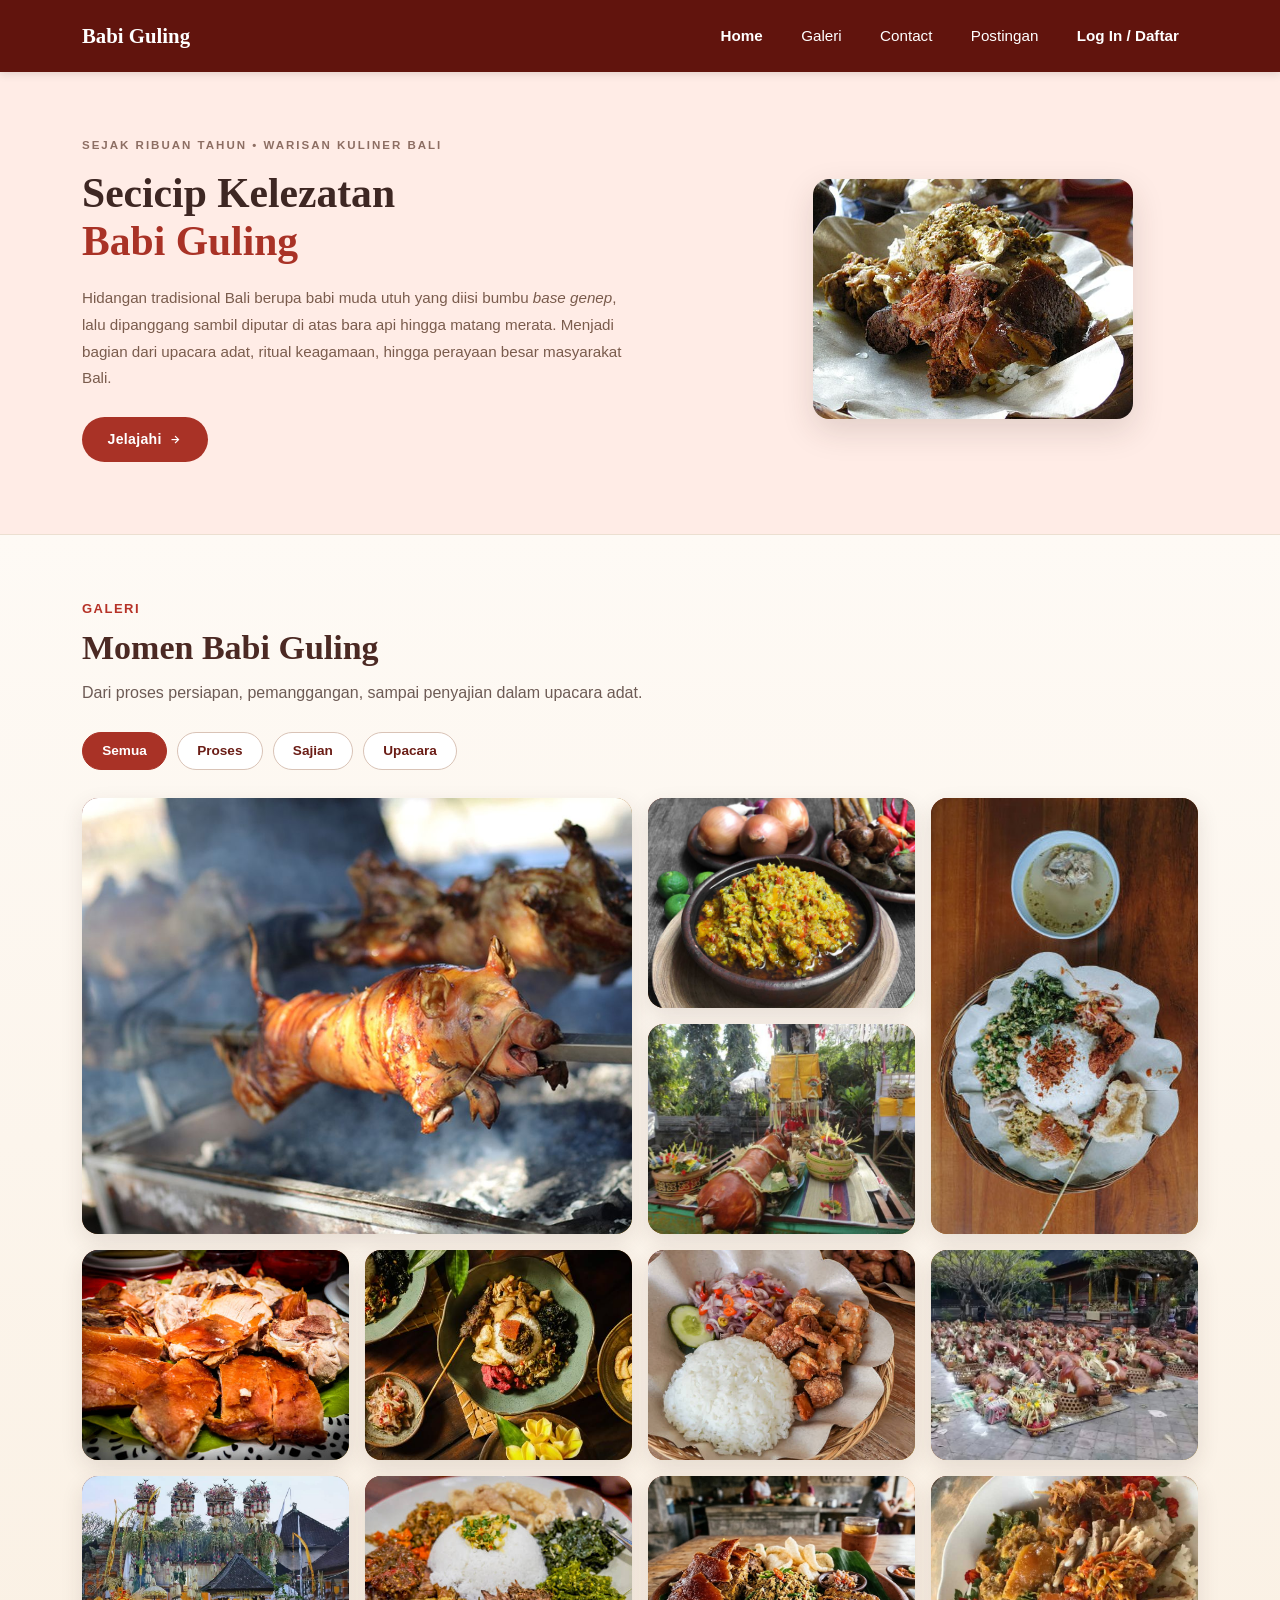
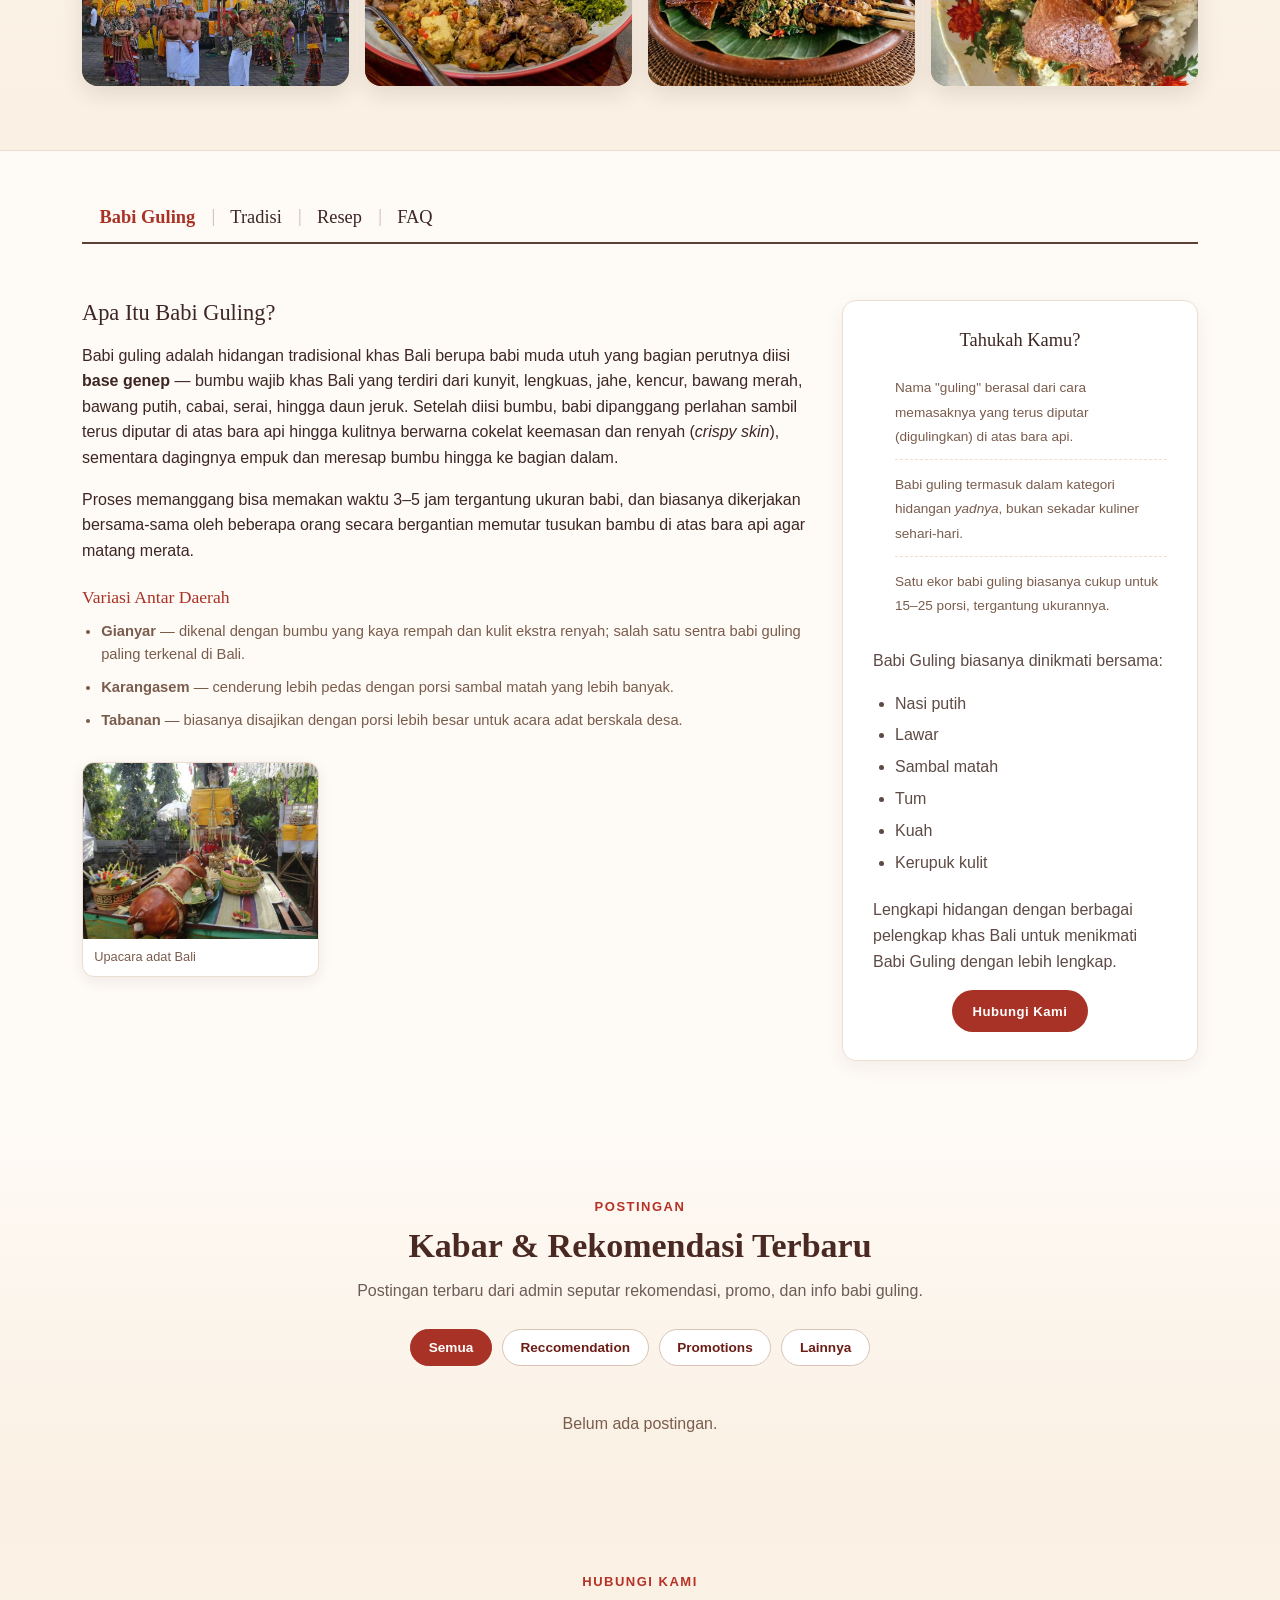
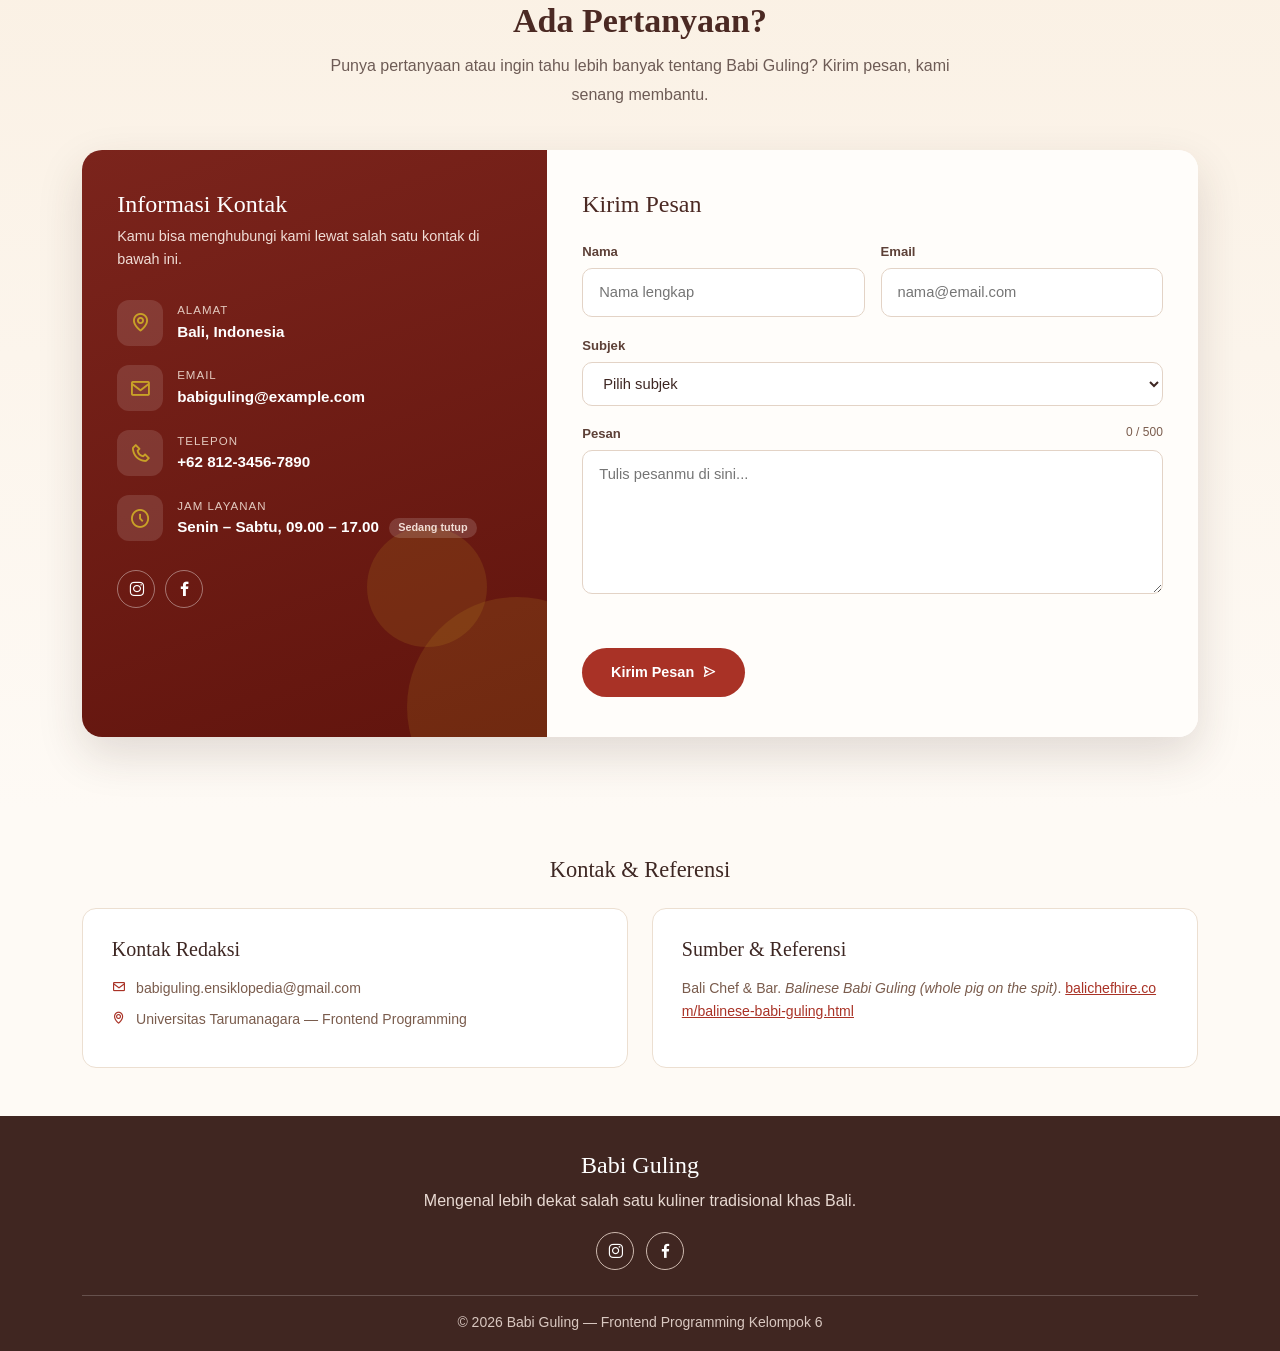
==== commit 1b919f18: "perbaiki index" ====
--- a/index.html
+++ b/index.html
@@ -1,9 +1,9 @@
 <!DOCTYPE html>
-<html lang="id">
+<html>
 <head>
     <meta charset="UTF-8">
     <meta name="viewport" content="width=device-width, initial-scale=1.0">
-    <title>Babi Guling - Ensiklopedia & Rekomendasi Kuliner Bali</title>
+    <title>Babi Guling </title>
 
     <link href="https://cdn.jsdelivr.net/npm/bootstrap@5.3.3/dist/css/bootstrap.min.css" rel="stylesheet">
     <link href="https://unpkg.com/boxicons@2.1.4/css/boxicons.min.css" rel="stylesheet">
@@ -16,83 +16,208 @@
     </button>
 
     <nav class="navbar navbar-expand-lg bg-brand-nav" id="mainNav">
-        <div class="container">
-            <a class="navbar-brand" href="#home">Babi Guling</a>
-
-            <button class="navbar-toggler" type="button" data-bs-toggle="collapse" data-bs-target="#navMenu">
-                <i class='bx bx-menu'></i>
-            </button>
-
-            <div class="collapse navbar-collapse" id="navMenu">
-                <ul class="navbar-nav ms-auto align-items-lg-center">
-                    <li class="nav-item"><a class="nav-link active" href="#home">Home</a></li>
-                    <li class="nav-item"><a class="nav-link" href="#galeri">Galeri</a></li>
-                    <li class="nav-item"><a class="nav-link" href="#postingan">Postingan</a></li>
-                    <li class="nav-item"><a class="nav-link" href="#resto">Resto Favorit</a></li>
-                    <li class="nav-item"><a class="nav-link" href="#kontak">Contact</a></li>
-                    <li class="nav-item" id="authNav">
-                        <a class="nav-link login-link" href="login.html">Log In / Daftar</a>
-                    </li>
+    <div class="container">
+
+        <a class="navbar-brand" href="#home">Babi Guling</a>
+
+        <button class="navbar-toggler" type="button" data-bs-toggle="collapse" data-bs-target="#navMenu">
+        <i class='bx bx-menu'></i>
+        </button>
+
+        <div class="collapse navbar-collapse" id="navMenu">
+        <ul class="navbar-nav ms-auto align-items-lg-center">
+            <li class="nav-item"><a class="nav-link active" href="#home">Home</a></li>
+            <li class="nav-item"><a class="nav-link" href="#galeri">Galeri</a></li>
+            <li class="nav-item"><a class="nav-link" href="#kontak">Contact</a></li>
+            <li class="nav-item"><a class="nav-link" href="#postingan">Postingan</a></li>
+            <li class="nav-item"><a class="nav-link login-link" href="login.html">Log In / Daftar</a></li>
+        </ul>
+        </div>
+
+    </div>
+    </nav>
+
+    <section id="home" class="banner-section">
+    <div class="container">
+        <div class="row align-items-center g-4">
+
+        <div class="col-lg-7">
+            <p class="banner-eyebrow">SEJAK RIBUAN TAHUN • WARISAN KULINER BALI</p>
+            <h1 class="banner-title">
+            Secicip Kelezatan<br>
+            <em>Babi Guling</em>
+            </h1>
+            <p class="banner-lead">
+            Hidangan tradisional Bali berupa babi muda utuh yang diisi bumbu
+            <em>base genep</em>, lalu dipanggang sambil diputar di atas bara api
+            hingga matang merata. Menjadi bagian dari upacara adat, ritual
+            keagamaan, hingga perayaan besar masyarakat Bali.
+            </p>
+            <a href="#galeri" class="banner-btn">
+            Jelajahi <i class='bx bx-right-arrow-alt'></i>
+            </a>
+        </div>
+
+        <div class="col-lg-5 text-center">
+            <img
+            src="Babi_guling.jpg"
+            alt="Ilustrasi Babi Guling"
+            class="banner-img">
+        </div>
+
+        </div>
+    </div>
+    </section>
+
+    <section id="galeri" class="gallery-section">
+    <div class="container">
+
+        <div class="gallery-head">
+            <p class="recipe-label">GALERI</p>
+            <h2>Momen Babi Guling</h2>
+            <p>Dari proses persiapan, pemanggangan, sampai penyajian dalam upacara adat.</p>
+        </div>
+
+        <div class="gallery-filter">
+            <button class="g-filter active" data-filter="all">Semua</button>
+            <button class="g-filter" data-filter="proses">Proses</button>
+            <button class="g-filter" data-filter="sajian">Sajian</button>
+            <button class="g-filter" data-filter="upacara">Upacara</button>
+        </div>
+
+        <div class="gallery-mosaic">
+            <figure class="g-item g-big" data-cat="proses" data-icon="bxs-flame">
+                <img src="sejarah-babi-guling-1.jpeg" alt="Proses memanggang babi guling">
+                <figcaption><span>Proses</span>Pemanggangan babi di atas bara api</figcaption>
+            </figure>
+            <figure class="g-item" data-cat="proses" data-icon="bxs-leaf">
+                <img src="base-genep-final.jpg" alt="Bumbu base genep yang sudah jadi.">
+                <figcaption><span>Proses</span>Bumbu base genep</figcaption>
+            </figure>
+            <figure class="g-item g-tall" data-cat="sajian" data-icon="bxs-dish">
+                <img src="lengkap1.jpg" alt="Sepiring nasi babi guling bali dengan sup.">
+                <figcaption><span>Sajian</span>Sajian lengkap babi guling</figcaption>
+            </figure>
+            <figure class="g-item" data-cat="upacara" data-icon="bxs-church">
+                <img src="upacara.jpg" alt="Daging babi menjadi salah satu bahan yang sering digunakan sebagai persembahan dalam berbagai ritual masyarakat Bali.">
+                <figcaption><span>Upacara</span>Upacara adat Bali</figcaption>
+            </figure>
+            <figure class="g-item" data-cat="proses" data-icon="bxs-group">
+                <img src="babipiring.jpg" alt="Babi guling yang sudah matang dipotong menjadi beberapa bagian.">
+                <figcaption><span>Proses</span>Irisan babi guling di piring</figcaption>
+            </figure>
+            <figure class="g-item" data-cat="sajian" data-icon="bxs-food-menu">
+                <img src="dishfull.jpg" alt="Nasi campur babi guling dengan lawar, kulit krispi, dan sate.">
+                <figcaption><span>Sajian</span>Nasi campur babi guling</figcaption>
+            </figure>
+            <figure class="g-item" data-cat="sajian" data-icon="bxs-bowl-hot">
+                <img src="babimatah.jpg" alt="Babi panggang krispi dengan sambal matah dan nasi putih.">
+                <figcaption><span>Sajian</span>Dengan sambal matah</figcaption>
+            </figure>
+            <figure class="g-item" data-cat="upacara" data-icon="bxs-star">
+                <img src="persembahanbabi.jpg" alt="Ratusan babi guling dihaturkan untuk persembahan upacara Usaba Sumbu.">
+                <figcaption><span>Upacara</span>Persembahan Tradisi Ngusaba Sumbu</figcaption>
+            </figure>
+            <figure class="g-item" data-cat="upacara" data-icon="bxs-landmark">
+                <img src="usabasumbu.jpeg" alt="Usaba Sumbu (Ngusaba Sumbu) adalah tradisi ritual adat Hindu kuno yang digelar setiap tahun oleh masyarakat di beberapa desa adat di Kabupaten Karangasem, Bali.">
+                <figcaption><span>Upacara</span>Ritual Usaba Sumbu</figcaption>
+            </figure>
+            <figure class="g-item" data-cat="sajian" data-icon="bxs-heart">
+                <img src="anekasam.jpg" alt="Babi guling utuh dengan aneka sambal dan pelengkap">
+                <figcaption><span>Sajian</span>Babi guling &amp; aneka sambal</figcaption>
+            </figure>
+            <figure class="g-item" data-cat="sajian" data-icon="bxs-dish">
+                <img src="lawarkrispi.jpg" alt="Pendamping babi guling: kulit krispi, lawar, sate, dan kerupuk kulit di atas daun pisang.">
+                <figcaption><span>Sajian</span>Kulit krispi, lawar, &amp; sate</figcaption>
+            </figure>
+            <figure class="g-item" data-cat="sajian" data-icon="bxs-bowl-rice">
+                <img src="nascam.jpg" alt="Nasi campur khas Bali dengan pelengkap babi guling.">
+                <figcaption><span>Sajian</span>Nasi campur khas Bali</figcaption>
+            </figure>
+        </div>
+
+    </div>
+    </section>
+
+    <section class="content-section">
+    <div class="container">
+
+        <div class="tab-nav" id="tabNav">
+        <a href="#" class="tab-link active" data-tab="babi-guling">Babi Guling</a>
+        <a href="#" class="tab-link" data-tab="tradisi">Tradisi</a>
+        <a href="#" class="tab-link" data-tab="resep">Resep</a>
+        <a href="#" class="tab-link" data-tab="faq">FAQ</a>
+        </div>
+
+        <div class="row g-4 mt-2">
+
+        <div class="col-lg-8">
+
+            <div class="tab-content active" id="tab-babi-guling">
+                <h3 class="tab-heading">Apa Itu Babi Guling?</h3>
+                <p>
+                    Babi guling adalah hidangan tradisional khas Bali berupa babi muda utuh
+                    yang bagian perutnya diisi <strong>base genep</strong> — bumbu wajib khas
+                    Bali yang terdiri dari kunyit, lengkuas, jahe, kencur, bawang merah,
+                    bawang putih, cabai, serai, hingga daun jeruk. Setelah diisi bumbu, babi
+                    dipanggang perlahan sambil terus diputar di atas bara api hingga kulitnya
+                    berwarna cokelat keemasan dan renyah (<em>crispy skin</em>), sementara
+                    dagingnya empuk dan meresap bumbu hingga ke bagian dalam.
+                </p>
+                <p>
+                    Proses memanggang bisa memakan waktu 3–5 jam tergantung ukuran babi,
+                    dan biasanya dikerjakan bersama-sama oleh beberapa orang secara
+                    bergantian memutar tusukan bambu di atas bara api agar matang merata.
+                </p>
+
+                <h4 class="tab-subheading">Variasi Antar Daerah</h4>
+                <ul class="info-list">
+                    <li><strong>Gianyar</strong> — dikenal dengan bumbu yang kaya rempah dan kulit ekstra renyah; salah satu sentra babi guling paling terkenal di Bali.</li>
+                    <li><strong>Karangasem</strong> — cenderung lebih pedas dengan porsi sambal matah yang lebih banyak.</li>
+                    <li><strong>Tabanan</strong> — biasanya disajikan dengan porsi lebih besar untuk acara adat berskala desa.</li>
                 </ul>
-            </div>
-        </div>
-    </nav>
-
-    <!-- BANNER SECTION -->
-    <section id="home" class="banner-section">
-        <div class="container">
-            <div class="row align-items-center g-4">
-                <div class="col-lg-7">
-                    <p class="banner-eyebrow">SEJAK RIBUAN TAHUN • WARISAN KULINER BALI</p>
-                    <h1 class="banner-title">
-                        Secicip Kelezatan<br>
-                        <em>Babi Guling</em>
-                    </h1>
-                    <p class="banner-lead">
-                        Hidangan tradisional Bali berupa babi muda utuh yang diisi bumbu
-                        <em>base genep</em>, lalu dipanggang sambil diputar di atas bara api
-                        hingga matang merata. Menjadi bagian dari upacara adat, ritual
-                        keagamaan, hingga perayaan besar masyarakat Bali.
-                    </p>
-
-                    <!-- 4 WIDGET BUTTON UTAMA -->
-                    <div class="banner-widgets">
-                        <a href="#galeri" class="widget-btn">
-                            <i class='bx bx-image-alt'></i> Galeri Foto
-                        </a>
-                        <a href="#tabNav" class="widget-btn">
-                            <i class='bx bx-book-open'></i> Info & Resep
-                        </a>
-                        <a href="#postingan" class="widget-btn">
-                            <i class='bx bx-news'></i> Artikel & Info
-                        </a>
-                        <a href="#resto" class="widget-btn widget-highlight">
-                            <i class='bx bxs-store-alt'></i> Resto Favorit
-                        </a>
-                    </div>
-                </div>
-
-                <div class="col-lg-5 text-center">
-                    <img src="Babi_guling.jpg" alt="Ilustrasi Babi Guling" class="banner-img">
-                </div>
-            </div>
-        </div>
-    </section>
-
-    <!-- GALERI SECTION -->
-    <section id="galeri" class="gallery-section">
-        <div class="container">
-            <div class="gallery-head">
-                <p class="recipe-label">GALERI</p>
-                <h2>Momen Babi Guling</h2>
-                <p>Dari proses persiapan, pemanggangan, sampai penyajian dalam upacara adat.</p>
-            </div>
-
-            <div class="gallery-filter">
-                <button class="g-filter active" data-filter="all">Semua</button>
-                <button class="g-filter" data-filter="proses">Proses</button>
-                <button class="g-filter" data-filter="sajian">Sajian</button>
-                <button class="g-filter" data-filter="upacara">Upacara</button>
+
+                <div class="tab-photos">
+                    <figure>
+                        <img src="upacara.jpg" alt="Upacara adat Bali" onerror="this.closest('figure').remove()">
+                        <figcaption>Upacara adat Bali</figcaption>
+                    </figure>
+                    <figure>
+                        <img src="lengkap.jpg" alt="Babi guling dalam perayaan" onerror="this.closest('figure').remove()">
+                        <figcaption>Babi guling dalam perayaan</figcaption>
+                    </figure>
+                </div>
+            </div>
+
+            <div class="tab-content" id="tab-tradisi">
+                <h3 class="tab-heading">Babi Guling dalam Tradisi Bali</h3>
+                <p>
+                    Bagi masyarakat Hindu Bali, babi guling bukan sekadar makanan, melainkan
+                    bagian dari <em>yadnya</em> — persembahan sebagai ungkapan rasa syukur
+                    kepada Ida Sang Hyang Widhi Wasa (Tuhan) dan leluhur.
+                </p>
+
+                <h4 class="tab-subheading">Kapan Disajikan?</h4>
+                <ul class="info-list">
+                    <li><strong>Odalan</strong> — upacara peringatan hari jadi pura, digelar setiap 210 hari sekali menurut kalender Bali.</li>
+                    <li><strong>Ngaben</strong> — upacara kremasi/pelepasan roh, di mana babi guling menjadi bagian dari sesajen.</li>
+                    <li><strong>Manusa Yadnya</strong> — rangkaian upacara siklus hidup manusia, seperti otonan (ulang tahun adat) dan pernikahan.</li>
+                    <li><strong>Syukuran keluarga</strong> — perayaan non-ritual seperti kelulusan atau acara keluarga besar.</li>
+                </ul>
+
+                <h4 class="tab-subheading">Peran Sosial</h4>
+                <p>
+                    Proses memasak babi guling secara tradisional dikerjakan bergotong royong
+                    oleh warga banjar (satuan komunitas adat), biasanya dipimpin oleh
+                    seorang <em>juru masak</em> atau <em>tukang guling</em> yang sudah
+                    berpengalaman. Kegiatan ini mempererat kebersamaan antarwarga sekaligus
+                    menjadi ajang regenerasi keterampilan memasak adat ke generasi muda.
+                </p>
+
+                <div class="tab-photos">
+                    <figure><img src="persembahanbabi.jpg" alt="Persembahan tradisi Ngusaba Sumbu" onerror="this.closest('figure').remove()"><figcaption>Persembahan tradisi Ngusaba Sumbu</figcaption></figure>
+                    <figure><img src="usabasumbu.jpeg" alt="Ritual Usaba Sumbu" onerror="this.closest('figure').remove()"><figcaption>Ritual Usaba Sumbu</figcaption></figure>
+                </div>
             </div>
 
             <div class="tab-content" id="tab-resep">
@@ -104,7 +229,7 @@
                     babi muda dengan bumbu rempah atau <em>base genep</em>.
                     Bumbu dimasukkan ke bagian dalam babi, kemudian dipanggang
                     sambil diputar hingga matang merata.
-                </p>-
+                </p>
             </div>
 
             <div class="recipe-box">
@@ -165,459 +290,331 @@
                 <figure>
                     <img src="base-genep-final.jpg" alt="Bumbu base genep" onerror="this.closest('figure').remove()">
                     <figcaption>Bumbu base genep</figcaption>
-            <div class="gallery-mosaic">
-                <figure class="g-item g-big" data-cat="proses" data-icon="bxs-flame">
-                    <img src="sejarah-babi-guling-1.jpeg" alt="Proses memanggang babi guling">
-                    <figcaption><span>Proses</span>Pemanggangan babi di atas bara api</figcaption>
                 </figure>
-                <figure class="g-item" data-cat="proses" data-icon="bxs-leaf">
-                    <img src="base-genep-final.jpg" alt="Bumbu base genep yang sudah jadi.">
-                    <figcaption><span>Proses</span>Bumbu base genep</figcaption>
-                </figure>
-                <figure class="g-item g-tall" data-cat="sajian" data-icon="bxs-dish">
-                    <img src="lengkap1.jpg" alt="Sepiring nasi babi guling bali dengan sup.">
-                    <figcaption><span>Sajian</span>Sajian lengkap babi guling</figcaption>
-                </figure>
-                <figure class="g-item" data-cat="upacara" data-icon="bxs-church">
-                    <img src="upacara.jpg" alt="Daging babi sebagai persembahan ritual Bali.">
-                    <figcaption><span>Upacara</span>Upacara adat Bali</figcaption>
-                </figure>
-                <figure class="g-item" data-cat="proses" data-icon="bxs-group">
-                    <img src="babipiring.jpg" alt="Babi guling yang sudah matang dipotong.">
-                    <figcaption><span>Proses</span>Irisan babi guling di piring</figcaption>
-                </figure>
-                <figure class="g-item" data-cat="sajian" data-icon="bxs-food-menu">
-                    <img src="dishfull.jpg" alt="Nasi campur babi guling dengan lawar, kulit krispi, dan sate.">
-                    <figcaption><span>Sajian</span>Nasi campur babi guling</figcaption>
-                </figure>
-                <figure class="g-item" data-cat="sajian" data-icon="bxs-bowl-hot">
-                    <img src="babimatah.jpg" alt="Babi panggang krispi dengan sambal matah.">
-                    <figcaption><span>Sajian</span>Dengan sambal matah</figcaption>
-                </figure>
-                <figure class="g-item" data-cat="upacara" data-icon="bxs-star">
-                    <img src="persembahanbabi.jpg" alt="Persembahan upacara Usaba Sumbu.">
-                    <figcaption><span>Upacara</span>Persembahan Tradisi Ngusaba Sumbu</figcaption>
-                </figure>
-                <figure class="g-item" data-cat="upacara" data-icon="bxs-landmark">
-                    <img src="usabasumbu.jpeg" alt="Usaba Sumbu ritual adat Hindu.">
-                    <figcaption><span>Upacara</span>Ritual Usaba Sumbu</figcaption>
-                </figure>
-                <figure class="g-item" data-cat="sajian" data-icon="bxs-heart">
-                    <img src="anekasam.jpg" alt="Babi guling utuh dengan aneka sambal">
-                    <figcaption><span>Sajian</span>Babi guling &amp; aneka sambal</figcaption>
-                </figure>
-                <figure class="g-item" data-cat="sajian" data-icon="bxs-dish">
-                    <img src="lawarkrispi.jpg" alt="Pendamping babi guling.">
-                    <figcaption><span>Sajian</span>Kulit krispi, lawar, &amp; sate</figcaption>
-                </figure>
-                <figure class="g-item" data-cat="sajian" data-icon="bxs-bowl-rice">
-                    <img src="nascam.jpg" alt="Nasi campur khas Bali.">
-                    <figcaption><span>Sajian</span>Nasi campur khas Bali</figcaption>
-                </figure>
-            </div>
-        </div>
+            </div>
+            </div>
+
+            <div class="tab-content" id="tab-faq">
+                <h3 class="tab-heading">Frequently Asked Questions</h3>
+                <div class="accordion faq-accordion" id="faqAccordion">
+
+                    <div class="accordion-item">
+                        <h2 class="accordion-header">
+                            <button class="accordion-button collapsed" type="button" data-bs-toggle="collapse" data-bs-target="#faq1">
+                                Apa itu base genep?
+                            </button>
+                        </h2>
+                        <div id="faq1" class="accordion-collapse collapse" data-bs-parent="#faqAccordion">
+                            <div class="accordion-body">
+                                Base genep adalah campuran bumbu dasar khas Bali yang terdiri dari
+                                kunyit, lengkuas, jahe, kencur, bawang merah, bawang putih, cabai,
+                                serai, dan daun jeruk. Bumbu ini menjadi ciri khas rasa masakan
+                                Bali, termasuk babi guling.
+                            </div>
+                        </div>
+                    </div>
+
+                    <div class="accordion-item">
+                        <h2 class="accordion-header">
+                            <button class="accordion-button collapsed" type="button" data-bs-toggle="collapse" data-bs-target="#faq2">
+                                Kenapa kulit babi guling bisa krispi?
+                            </button>
+                        </h2>
+                        <div id="faq2" class="accordion-collapse collapse" data-bs-parent="#faqAccordion">
+                            <div class="accordion-body">
+                                Kulit dilumuri campuran air dan bumbu tertentu (seperti air jeruk
+                                nipis atau kunyit), lalu dipanggang perlahan sambil terus diputar
+                                di atas bara api agar panas merata dan kulit mengering menjadi renyah.
+                            </div>
+                        </div>
+                    </div>
+
+                    <div class="accordion-item">
+                        <h2 class="accordion-header">
+                            <button class="accordion-button collapsed" type="button" data-bs-toggle="collapse" data-bs-target="#faq3">
+                                Berapa lama proses memanggang babi guling?
+                            </button>
+                        </h2>
+                        <div id="faq3" class="accordion-collapse collapse" data-bs-parent="#faqAccordion">
+                            <div class="accordion-body">
+                                Umumnya sekitar 3–5 jam, tergantung ukuran babi dan intensitas
+                                bara api yang digunakan.
+                            </div>
+                        </div>
+                    </div>
+
+                    <div class="accordion-item">
+                        <h2 class="accordion-header">
+                            <button class="accordion-button collapsed" type="button" data-bs-toggle="collapse" data-bs-target="#faq4">
+                                Apakah ada alternatif non-babi?
+                            </button>
+                        </h2>
+                        <div id="faq4" class="accordion-collapse collapse" data-bs-parent="#faqAccordion">
+                            <div class="accordion-body">
+                                Ada, beberapa daerah menyajikan versi "ayam guling" dengan bumbu
+                                dan teknik memasak yang serupa sebagai alternatif bagi yang tidak
+                                mengonsumsi babi.
+                            </div>
+                        </div>
+                    </div>
+
+                    <div class="accordion-item">
+                        <h2 class="accordion-header">
+                            <button class="accordion-button collapsed" type="button" data-bs-toggle="collapse" data-bs-target="#faq5">
+                                Di mana tempat babi guling paling terkenal di Bali?
+                            </button>
+                        </h2>
+                        <div id="faq5" class="accordion-collapse collapse" data-bs-parent="#faqAccordion">
+                            <div class="accordion-body">
+                                Beberapa daerah yang terkenal dengan babi gulingnya antara lain
+                                Gianyar, Ubud, dan Karangasem, masing-masing dengan ciri khas
+                                bumbu dan cara penyajiannya sendiri.
+                            </div>
+                        </div>
+                    </div>
+
+                </div>
+            </div>
+
+        </div>
+
+         <div class="col-lg-4">
+            <div class="cta-card">
+                <h4 class="cta-title">Tahukah Kamu?</h4>
+                <ul class="fact-list">
+                    <li>Nama "guling" berasal dari cara memasaknya yang terus diputar (digulingkan) di atas bara api.</li>
+                    <li>Babi guling termasuk dalam kategori hidangan <em>yadnya</em>, bukan sekadar kuliner sehari-hari.</li>
+                    <li>Satu ekor babi guling biasanya cukup untuk 15–25 porsi, tergantung ukurannya.</li>
+                </ul>
+
+                <p>Babi Guling biasanya dinikmati bersama:</p>
+                <ul>
+                    <li>Nasi putih</li>
+                    <li>Lawar</li>
+                    <li>Sambal matah</li>
+                    <li>Tum</li>
+                    <li>Kuah</li>
+                    <li>Kerupuk kulit</li>
+                </ul>
+
+                <p>
+                    Lengkapi hidangan dengan berbagai pelengkap khas Bali
+                    untuk menikmati Babi Guling dengan lebih lengkap.
+                </p>
+
+                <a href="#kontak" class="cta-btn">Hubungi Kami</a>
+            </div>
+        </div>
+        </div>
+
+    </div>
     </section>
-
-    <!-- CONTENT TAB SECTION -->
-    <section class="content-section">
-        <div class="container">
-            <div class="tab-nav" id="tabNav">
-                <a href="#" class="tab-link active" data-tab="babi-guling">Babi Guling</a>
-                <a href="#" class="tab-link" data-tab="tradisi">Tradisi</a>
-                <a href="#" class="tab-link" data-tab="resep">Resep</a>
-                <a href="#" class="tab-link" data-tab="faq">FAQ</a>
-            </div>
-
-            <div class="row g-4 mt-2">
-                <div class="col-lg-8">
-                    <div class="tab-content active" id="tab-babi-guling">
-                        <h3 class="tab-heading">Apa Itu Babi Guling?</h3>
-                        <p>
-                            Babi guling adalah hidangan tradisional khas Bali berupa babi muda utuh
-                            yang bagian perutnya diisi <strong>base genep</strong> — bumbu wajib khas
-                            Bali yang terdiri dari kunyit, lengkuas, jahe, kencur, bawang merah,
-                            bawang putih, cabai, serai, hingga daun jeruk. Setelah diisi bumbu, babi
-                            dipanggang perlahan sambil terus diputar di atas bara api hingga kulitnya
-                            berwarna cokelat keemasan dan renyah (<em>crispy skin</em>), sementara
-                            dagingnya empuk dan meresap bumbu hingga ke bagian dalam.
-                        </p>
-                        <p>
-                            Proses memanggang bisa memakan waktu 3–5 jam tergantung ukuran babi,
-                            dan biasanya dikerjakan bersama-sama oleh beberapa orang secara
-                            bergantian memutar tusukan bambu di atas bara api agar matang merata.
-                        </p>
-
-                        <h4 class="tab-subheading">Variasi Antar Daerah</h4>
-                        <ul class="info-list">
-                            <li><strong>Gianyar</strong> — dikenal dengan bumbu yang kaya rempah dan kulit ekstra renyah; salah satu sentra babi guling paling terkenal di Bali.</li>
-                            <li><strong>Karangasem</strong> — cenderung lebih pedas dengan porsi sambal matah yang lebih banyak.</li>
-                            <li><strong>Tabanan</strong> — biasanya disajikan dengan porsi lebih besar untuk acara adat berskala desa.</li>
-                        </ul>
-
-                        <div class="tab-photos">
-                            <figure>
-                                <img src="upacara.jpg" alt="Upacara adat Bali" onerror="this.closest('figure').remove()">
-                                <figcaption>Upacara adat Bali</figcaption>
-                            </figure>
-                            <figure>
-                                <img src="lengkap.jpg" alt="Babi guling dalam perayaan" onerror="this.closest('figure').remove()">
-                                <figcaption>Babi guling dalam perayaan</figcaption>
-                            </figure>
-                        </div>
-                    </div>
-
-                    <div class="tab-content" id="tab-tradisi">
-                        <h3 class="tab-heading">Babi Guling dalam Tradisi Bali</h3>
-                        <p>
-                            Bagi masyarakat Hindu Bali, babi guling bukan sekadar makanan, melainkan
-                            bagian dari <em>yadnya</em> — persembahan sebagai ungkapan rasa syukur
-                            kepada Ida Sang Hyang Widhi Wasa (Tuhan) dan leluhur.
-                        </p>
-
-                        <h4 class="tab-subheading">Kapan Disajikan?</h4>
-                        <ul class="info-list">
-                            <li><strong>Odalan</strong> — upacara peringatan hari jadi pura, digelar setiap 210 hari sekali menurut kalender Bali.</li>
-                            <li><strong>Ngaben</strong> — upacara kremasi/pelepasan roh, di mana babi guling menjadi bagian dari sesajen.</li>
-                            <li><strong>Manusa Yadnya</strong> — rangkaian upacara siklus hidup manusia, seperti otonan (ulang tahun adat) dan pernikahan.</li>
-                            <li><strong>Syukuran keluarga</strong> — perayaan non-ritual seperti kelulusan atau acara keluarga besar.</li>
-                        </ul>
-
-                        <h4 class="tab-subheading">Peran Sosial</h4>
-                        <p>
-                            Proses memasak babi guling secara tradisional dikerjakan bergotong royong
-                            oleh warga banjar (satuan komunitas adat), biasanya dipimpin oleh
-                            seorang <em>juru masak</em> atau <em>tukang guling</em> yang sudah
-                            berpengalaman.
-                        </p>
-
-                        <div class="tab-photos">
-                            <figure><img src="persembahanbabi.jpg" alt="Persembahan tradisi Ngusaba Sumbu" onerror="this.closest('figure').remove()"><figcaption>Persembahan tradisi Ngusaba Sumbu</figcaption></figure>
-                            <figure><img src="usabasumbu.jpeg" alt="Ritual Usaba Sumbu" onerror="this.closest('figure').remove()"><figcaption>Ritual Usaba Sumbu</figcaption></figure>
-                        </div>
-                    </div>
-
-                    <div class="tab-content" id="tab-resep">
-                        <div class="recipe-header">
-                            <p class="recipe-label">RESEP TRADISIONAL BALI</p>
-                            <h2>Resep Babi Guling</h2>
-                            <p>
-                                Babi guling merupakan hidangan khas Bali yang menggunakan
-                                babi muda dengan bumbu rempah atau <em>base genep</em>.
-                            </p>
-                        </div>
-
-                        <div class="recipe-box">
-                            <h3>Bahan Utama</h3>
-                            <ul>
-                                <li>1 ekor babi muda, sekitar 8–12 kg</li>
-                                <li>2 sdm garam kasar</li>
-                                <li>2 sdm air jeruk nipis</li>
-                                <li>200 ml minyak kelapa atau minyak goreng</li>
-                                <li>1 ikat daun singkong atau daun pepaya (opsional)</li>
-                            </ul>
-                        </div>
-
-                        <div class="recipe-box">
-                            <h3>Bumbu Base Genep</h3>
-                            <ul>
-                                <li>15 siung bawang merah</li>
-                                <li>10 siung bawang putih</li>
-                                <li>10 cabai merah keriting</li>
-                                <li>8 cabai rawit</li>
-                                <li>6 butir kemiri sangrai</li>
-                                <li>6 cm kunyit</li>
-                                <li>6 cm jahe</li>
-                                <li>6 cm lengkuas</li>
-                                <li>3 batang serai</li>
-                                <li>1 sdm ketumbar bubuk</li>
-                                <li>1 sdt merica bubuk</li>
-                                <li>6 lembar daun jeruk</li>
-                                <li>2 sdm gula merah</li>
-                                <li>3 sdm garam</li>
-                            </ul>
-                        </div>
-
-                        <div class="recipe-box">
-                            <h3>Cara Membuat</h3>
-                            <ol>
-                                <li>Haluskan bumbu <em>base genep</em>, kemudian tumis dengan sedikit minyak hingga harum dan matang.</li>
-                                <li>Lumuri bagian dalam babi dengan bumbu yang telah ditumis dan masukkan sisa bumbu ke dalam rongga perut.</li>
-                                <li>Bersihkan dan keringkan bagian kulit, kemudian lumuri dengan garam kasar dan air jeruk nipis.</li>
-                                <li>Panggang babi sambil diputar secara konstan agar matang secara merata.</li>
-                                <li>Olesi dengan minyak secara berkala selama proses pemanggangan.</li>
-                                <li>Panggang hingga kulit menjadi renyah dan berwarna kecokelatan.</li>
-                            </ol>
-                        </div>
-
-                        <div class="recipe-source">
-                            <span>Sumber resep</span>
-                            <a href="https://masakapa.id/resep/babi-guling/e0449e60-d28b-44f5-af8f-8ef6e982406a" target="_blank">
-                                MasakApa — Resep Babi Guling <i class='bx bx-link-external'></i>
-                            </a>
-                        </div>
-                    </div>
-
-                    <div class="tab-content" id="tab-faq">
-                        <h3 class="tab-heading">Frequently Asked Questions</h3>
-                        <div class="accordion faq-accordion" id="faqAccordion">
-                            <div class="accordion-item">
-                                <h2 class="accordion-header">
-                                    <button class="accordion-button collapsed" type="button" data-bs-toggle="collapse" data-bs-target="#faq1">
-                                        Apa itu base genep?
-                                    </button>
-                                </h2>
-                                <div id="faq1" class="accordion-collapse collapse" data-bs-parent="#faqAccordion">
-                                    <div class="accordion-body">
-                                        Base genep adalah campuran bumbu dasar khas Bali yang terdiri dari kunyit, lengkuas, jahe, kencur, bawang merah, bawang putih, cabai, serai, dan daun jeruk.
-                                    </div>
-                                </div>
-                            </div>
-                            <div class="accordion-item">
-                                <h2 class="accordion-header">
-                                    <button class="accordion-button collapsed" type="button" data-bs-toggle="collapse" data-bs-target="#faq2">
-                                        Kenapa kulit babi guling bisa krispi?
-                                    </button>
-                                </h2>
-                                <div id="faq2" class="accordion-collapse collapse" data-bs-parent="#faqAccordion">
-                                    <div class="accordion-body">
-                                        Kulit dilumuri campuran air jeruk nipis/kunyit, lalu dipanggang perlahan sambil terus diputar di atas bara api.
-                                    </div>
-                                </div>
-                            </div>
-                        </div>
-                    </div>
-                </div>
-
-                <div class="col-lg-4">
-                    <div class="cta-card">
-                        <h4 class="cta-title">Tahukah Kamu?</h4>
-                        <ul class="fact-list">
-                            <li>Nama "guling" berasal dari cara memasaknya yang terus diputar di atas bara api.</li>
-                            <li>Babi guling termasuk dalam kategori hidangan <em>yadnya</em>.</li>
-                            <li>Satu ekor babi guling biasanya cukup untuk 15–25 porsi.</li>
-                        </ul>
-                        <p>Babi Guling biasanya dinikmati bersama:</p>
-                        <ul>
-                            <li>Nasi putih</li>
-                            <li>Lawar</li>
-                            <li>Sambal matah</li>
-                            <li>Tum & Kuah</li>
-                            <li>Kerupuk kulit</li>
-                        </ul>
-                        <a href="#kontak" class="cta-btn">Hubungi Kami</a>
-                    </div>
-                </div>
-            </div>
-        </div>
+        <section id="postingan" class="posts-section">
+             <div class="container">
+        <div class="posts-head text-center">
+            <p class="recipe-label">POSTINGAN</p>
+            <h2>Kabar &amp; Rekomendasi Terbaru</h2>
+            <p>Postingan terbaru dari admin seputar
+               rekomendasi, promo, dan info babi guling.</p>
+        </div>
+
+        <div class="gallery-filter justify-content-center"
+             id="postFilter">
+            <button type="button" class="p-filter active"
+                    data-cat="all">Semua</button>
+            <button type="button" class="p-filter"
+                    data-cat="Reccomendation">Reccomendation</button>
+            <button type="button" class="p-filter"
+                    data-cat="Promotions">Promotions</button>
+            <button type="button" class="p-filter"
+                    data-cat="Lainnya">Lainnya</button>
+        </div>
+
+        <div class="posts-grid" id="publicPosts"></div>
+        <p class="posts-empty" id="postsEmpty">
+            Belum ada postingan.
+        </p>
+        
+    </div>
     </section>
 
-    <!-- POSTINGAN SECTION -->
-    <section id="postingan" class="posts-section">
-        <div class="container">
-            <div class="posts-head text-center">
-                <p class="recipe-label">POSTINGAN</p>
-                <h2>Kabar &amp; Rekomendasi Terbaru</h2>
-                <p>Postingan terbaru dari admin seputar rekomendasi, promo, dan info babi guling.</p>
-            </div>
-
-            <div class="gallery-filter justify-content-center" id="postFilter">
-                <button type="button" class="p-filter active" data-cat="all">Semua</button>
-                <button type="button" class="p-filter" data-cat="Reccomendation">Reccomendation</button>
-                <button type="button" class="p-filter" data-cat="Promotions">Promotions</button>
-                <button type="button" class="p-filter" data-cat="Lainnya">Lainnya</button>
-            </div>
-
-            <div class="posts-grid" id="publicPosts"></div>
-            <p class="posts-empty" id="postsEmpty">Belum ada postingan.</p>
-        </div>
+    <section id="kontak" class="contact-wrap">
+    <div class="container">
+
+        <div class="contact-head text-center">
+            <p class="recipe-label">HUBUNGI KAMI</p>
+            <h2>Ada Pertanyaan?</h2>
+            <p>Punya pertanyaan atau ingin tahu lebih banyak tentang Babi Guling? Kirim pesan, kami senang membantu.</p>
+        </div>
+
+        <div class="contact-grid">
+
+            <div class="contact-info">
+                <h3>Informasi Kontak</h3>
+                <p class="contact-info-sub">Kamu bisa menghubungi kami lewat salah satu kontak di bawah ini.</p>
+
+                <ul class="contact-list">
+                    <li>
+                        <span class="ci-icon"><i class='bx bx-map'></i></span>
+                        <div>
+                            <small>Alamat</small>
+                            <p>Bali, Indonesia</p>
+                        </div>
+                    </li>
+                    <li class="copyable" data-copy="babiguling@example.com" title="Klik untuk menyalin">
+                        <span class="ci-icon"><i class='bx bx-envelope'></i></span>
+                        <div>
+                            <small>Email</small>
+                            <p>babiguling@example.com</p>
+                        </div>
+                        <i class='bx bx-copy ci-copy'></i>
+                    </li>
+                    <li class="copyable" data-copy="+62 812-3456-7890" title="Klik untuk menyalin">
+                        <span class="ci-icon"><i class='bx bx-phone'></i></span>
+                        <div>
+                            <small>Telepon</small>
+                            <p>+62 812-3456-7890</p>
+                        </div>
+                        <i class='bx bx-copy ci-copy'></i>
+                    </li>
+                    <li>
+                        <span class="ci-icon"><i class='bx bx-time-five'></i></span>
+                        <div>
+                            <small>Jam Layanan</small>
+                            <p>Senin – Sabtu, 09.00 – 17.00 <span class="open-badge" id="openBadge"></span></p>
+                        </div>
+                    </li>
+                </ul>
+
+                <div class="contact-social">
+                    <a href="#"><i class='bx bxl-instagram'></i></a>
+                    <a href="#"><i class='bx bxl-facebook'></i></a>
+                </div>
+            </div>
+
+            <div class="contact-form-card">
+                <h3>Kirim Pesan</h3>
+
+                <form id="contactForm" novalidate>
+                    <div class="cf-row">
+                        <div class="cf-group">
+                            <label for="cfNama">Nama</label>
+                            <input type="text" id="cfNama" placeholder="Nama lengkap">
+                            <small class="cf-msg"></small>
+                        </div>
+                        <div class="cf-group">
+                            <label for="cfEmail">Email</label>
+                            <input type="email" id="cfEmail" placeholder="nama@email.com">
+                            <small class="cf-msg"></small>
+                        </div>
+                    </div>
+
+                    <div class="cf-group">
+                        <label for="cfSubjek">Subjek</label>
+                        <select id="cfSubjek">
+                            <option value="">Pilih subjek</option>
+                            <option>Pertanyaan Umum</option>
+                            <option>Koreksi Informasi</option>
+                            <option>Saran &amp; Masukan</option>
+                            <option>Lainnya</option>
+                        </select>
+                        <small class="cf-msg"></small>
+                    </div>
+
+                    <div class="cf-group">
+                        <label for="cfPesan">Pesan <span class="cf-count" id="cfCount">0 / 500</span></label>
+                        <textarea id="cfPesan" rows="5" maxlength="500" placeholder="Tulis pesanmu di sini..."></textarea>
+                        <small class="cf-msg"></small>
+                    </div>
+
+                    <p class="cf-error" id="cfError"></p>
+
+                    <button type="submit" class="cf-submit" id="cfBtn">
+                        Kirim Pesan <i class='bx bx-send'></i>
+                    </button>
+
+                    <p class="cf-success" id="cfSuccess">
+                        <i class='bx bx-check-circle'></i> Terima kasih! Pesanmu sudah terkirim.
+                    </p>
+                </form>
+            </div>
+
+        </div>
+
+    </div>
+</section>
+
+    <section class="py-5">
+    <div class="container">
+        <h3 class="tab-heading text-center mb-4">Kontak &amp; Referensi</h3>
+        <div class="row justify-content-center g-4">
+            <div class="col-md-6">
+                <div class="kontak-box">
+                    <h5>Kontak Redaksi</h5>
+                    <p><i class='bx bx-envelope'></i> babiguling.ensiklopedia@gmail.com</p>
+                    <p><i class='bx bx-map'></i> Universitas Tarumanagara — Frontend Programming</p>
+                </div>
+            </div>
+            <div class="col-md-6">
+                <div class="kontak-box">
+                    <h5>Sumber &amp; Referensi</h5>
+                    <p>Bali Chef &amp; Bar. <em>Balinese Babi Guling (whole pig on the spit)</em>. <a href="https://www.balichefhire.com/balinese-babi-guling.html" target="_blank" rel="noopener">balichefhire.com/balinese-babi-guling.html</a></p>
+                </div>
+            </div>
+        </div>
+    </div>
     </section>
 
-
-    <section id="resto" class="resto-section">
-        <div class="container">
-            <div class="resto-head text-center">
-                <p class="recipe-label">DIREKTORI RESTORAN</p>
-                <h2>Restoran Babi Guling Di Wilayah Bali</h2>
-                <p>Daftar Rekomendasi Restoran Babi Guling di Bali.</p>
-            </div>
-
-            <div class="resto-grid" id="restoGrid">
-                <!-- Card Restoran Dirender Dinamis oleh JavaScript -->
-            </div>
-        </div>
-    </section>
-
-    <!-- KONTAK SECTION -->
-    <section id="kontak" class="contact-wrap">
-        <div class="container">
-            <div class="contact-head text-center">
-                <p class="recipe-label">HUBUNGI KAMI</p>
-                <h2>Ada Pertanyaan?</h2>
-                <p>Punya pertanyaan atau ingin tahu lebih banyak tentang Babi Guling? Kirim pesan, kami senang membantu.</p>
-            </div>
-
-            <div class="contact-grid">
-                <div class="contact-info">
-                    <h3>Informasi Kontak</h3>
-                    <p class="contact-info-sub">Kamu bisa menghubungi kami lewat salah satu kontak di bawah ini.</p>
-
-                    <ul class="contact-list">
-                        <li>
-                            <span class="ci-icon"><i class='bx bx-map'></i></span>
-                            <div>
-                                <small>Alamat</small>
-                                <p>Bali, Indonesia</p>
-                            </div>
-                        </li>
-                        <li class="copyable" data-copy="babiguling@example.com" title="Klik untuk menyalin">
-                            <span class="ci-icon"><i class='bx bx-envelope'></i></span>
-                            <div>
-                                <small>Email</small>
-                                <p>babiguling@example.com</p>
-                            </div>
-                            <i class='bx bx-copy ci-copy'></i>
-                        </li>
-                        <li class="copyable" data-copy="+62 812-3456-7890" title="Klik untuk menyalin">
-                            <span class="ci-icon"><i class='bx bx-phone'></i></span>
-                            <div>
-                                <small>Telepon</small>
-                                <p>+62 812-3456-7890</p>
-                            </div>
-                            <i class='bx bx-copy ci-copy'></i>
-                        </li>
-                        <li>
-                            <span class="ci-icon"><i class='bx bx-time-five'></i></span>
-                            <div>
-                                <small>Jam Layanan</small>
-                                <p>Senin – Sabtu, 09.00 – 17.00 <span class="open-badge" id="openBadge"></span></p>
-                            </div>
-                        </li>
-                    </ul>
-
-                  <div class="contact-social">
-                        <a href="instagram.html" target="_blank"><i class='bx bxl-instagram'></i></a>
-                        <a href="facebook.html" target="_blank"><i class='bx bxl-facebook'></i></a>
-                    </div>
-                </div>
-
-                <div class="contact-form-card">
-                    <h3>Kirim Pesan</h3>
-                    <form id="contactForm" novalidate>
-                        <div class="cf-row">
-                            <div class="cf-group">
-                                <label for="cfNama">Nama</label>
-                                <input type="text" id="cfNama" placeholder="Nama lengkap">
-                                <small class="cf-msg"></small>
-                            </div>
-                            <div class="cf-group">
-                                <label for="cfEmail">Email</label>
-                                <input type="email" id="cfEmail" placeholder="nama@email.com">
-                                <small class="cf-msg"></small>
-                            </div>
-                        </div>
-
-                        <div class="cf-group">
-                            <label for="cfSubjek">Subjek</label>
-                            <select id="cfSubjek">
-                                <option value="">Pilih subjek</option>
-                                <option>Pertanyaan Umum</option>
-                                <option>Koreksi Informasi</option>
-                                <option>Saran &amp; Masukan</option>
-                                <option>Lainnya</option>
-                            </select>
-                            <small class="cf-msg"></small>
-                        </div>
-
-                        <div class="cf-group">
-                            <label for="cfPesan">Pesan <span class="cf-count" id="cfCount">0 / 500</span></label>
-                            <textarea id="cfPesan" rows="5" maxlength="500" placeholder="Tulis pesanmu di sini..."></textarea>
-                            <small class="cf-msg"></small>
-                        </div>
-
-                        <p class="cf-error" id="cfError"></p>
-
-                        <button type="submit" class="cf-submit" id="cfBtn">
-                            Kirim Pesan <i class='bx bx-send'></i>
-                        </button>
-
-                        <p class="cf-success" id="cfSuccess">
-                            <i class='bx bx-check-circle'></i> Terima kasih! Pesanmu sudah terkirim.
-                        </p>
-                    </form>
-                </div>
-            </div>
-        </div>
-    </section>
-
-    <!-- REFERENSI SECTION -->
-    <section class="py-5">
-        <div class="container">
-            <h3 class="tab-heading text-center mb-4">Kontak &amp; Referensi</h3>
-            <div class="row justify-content-center g-4">
-                <div class="col-md-6">
-                    <div class="kontak-box">
-                        <h5>Kontak Redaksi</h5>
-                        <p><i class='bx bx-envelope'></i> babiguling.ensiklopedia@gmail.com</p>
-                        <p><i class='bx bx-map'></i> Universitas Tarumanagara — Frontend Programming</p>
-                    </div>
-                </div>
-                <div class="col-md-6">
-                    <div class="kontak-box">
-                        <h5>Sumber &amp; Referensi</h5>
-                        <p>Bali Chef &amp; Bar. <em>Balinese Babi Guling (whole pig on the spit)</em>. <a href="https://www.balichefhire.com/balinese-babi-guling.html" target="_blank" rel="noopener">balichefhire.com/balinese-babi-guling.html</a></p>
-                    </div>
-                </div>
-            </div>
-        </div>
-    </section>
-
     <footer class="footer-green">
-        <div class="container">
-            <div class="footer-content">
-                <h3>Babi Guling</h3>
-                <p>Mengenal lebih dekat salah satu kuliner tradisional khas Bali.</p>
-              <div class="footer-social">
-            <a href="instagram.html" target="_blank"><i class='bx bxl-instagram'></i></a>
-            <a href="facebook.html" target="_blank"><i class='bx bxl-facebook'></i></a>
-        </div>
-            </div>
-            <div class="footer-bottom">
-                <p>&copy; 2026 Babi Guling — Frontend Programming Kelompok 6</p>
-            </div>
-        </div>
+    <div class="container">
+
+        <div class="footer-content">
+            <h3>Babi Guling</h3>
+            <p>Mengenal lebih dekat salah satu kuliner tradisional khas Bali.</p>
+
+            <div class="footer-social">
+                <a href="#"><i class='bx bxl-instagram'></i></a>
+                <a href="#"><i class='bx bxl-facebook'></i></a>
+            </div>
+        </div>
+
+        <div class="footer-bottom">
+            <p>&copy; 2026 Babi Guling — Frontend Programming Kelompok 6</p>
+        </div>
+
+    </div>
     </footer>
 
     <div class="cf-toast" id="cfToast"></div>
+
+    <div class="modal fade" id="galleryModal" tabindex="-1" aria-labelledby="galleryModalTitle" aria-hidden="true">
+        <div class="modal-dialog modal-dialog-centered modal-lg">
+            <div class="modal-content">
+                <div class="modal-header">
+                    <h5 class="modal-title" id="galleryModalTitle">
+                        Galeri Babi Guling
+                    </h5>
+                    <button
+                        type="button"
+                        class="btn-close"
+                        data-bs-dismiss="modal"
+                        aria-label="Close">
+                    </button>
+                </div>
+                <div class="modal-body text-center">
+                    <img
+                        id="galleryModalImage"
+                        src=""
+                        alt=""
+                        class="img-fluid"
+                    >
+                </div>
+            </div>
+        </div>
+    </div>
 
     <script src="https://code.jquery.com/jquery-3.7.1.min.js"></script>
     <script src="https://cdn.jsdelivr.net/npm/bootstrap@5.3.3/dist/js/bootstrap.bundle.min.js"></script>
     <script src="script.js"></script>
-
-        <script src="script.js"></script>
-
-    <script>
-    $('#contactForm').on('submit', function () {
-        const nama   = $('#cfNama').val().trim();
-        const email  = $('#cfEmail').val().trim();
-        const subjek = $('#cfSubjek').val();
-        const isi    = $('#cfPesan').val().trim();
-
-        // skip kalau belum valid (biar sama kayak validasi yang udah ada)
-        if (!nama || !email.includes('@') || !subjek || !isi) return;
-
-        const data = JSON.parse(localStorage.getItem('pesanMasuk') || '[]');
-        data.unshift({
-            id: Date.now(),
-            nama: nama,
-            email: email,
-            subjek: subjek,
-            isi: isi,
-            waktu: new Date().toLocaleString('id-ID')
-        });
-        localStorage.setItem('pesanMasuk', JSON.stringify(data));
-    });
-    </script>
-</body>
-</html>
 </body>
 </html>
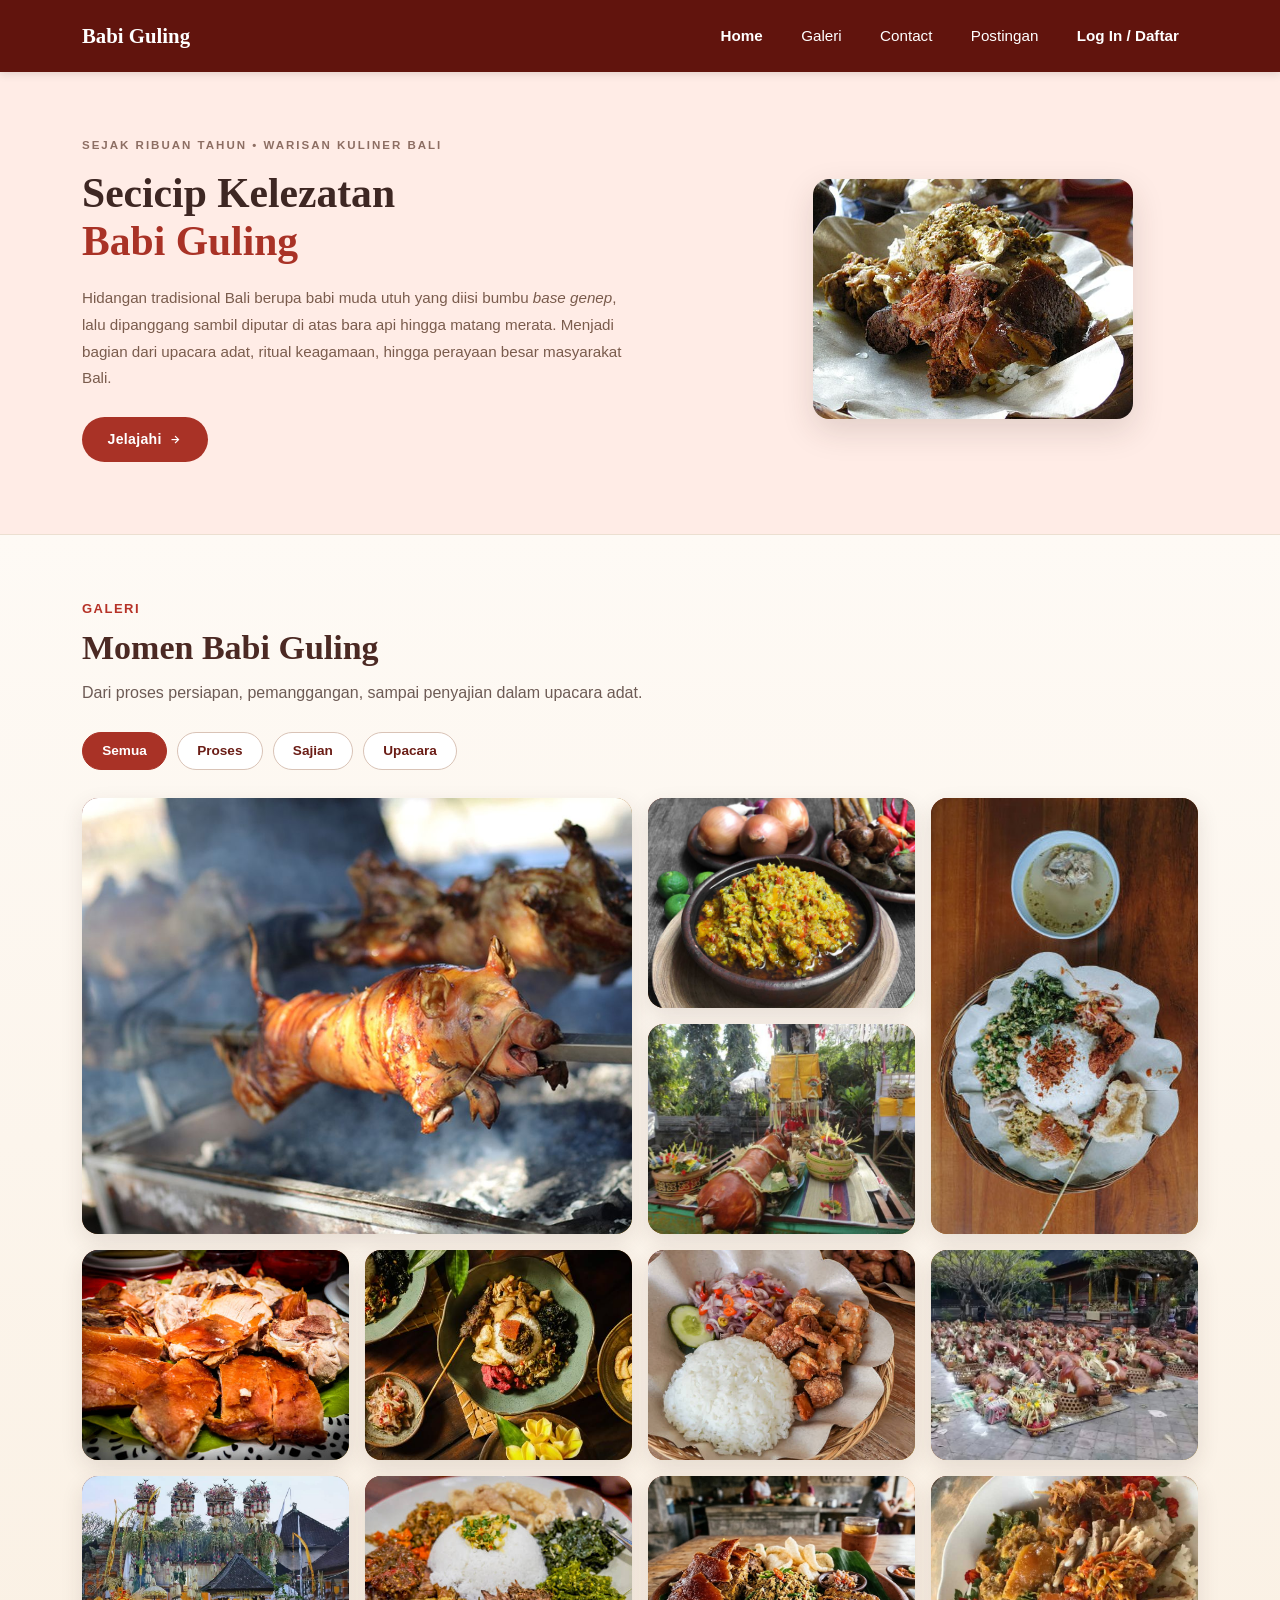
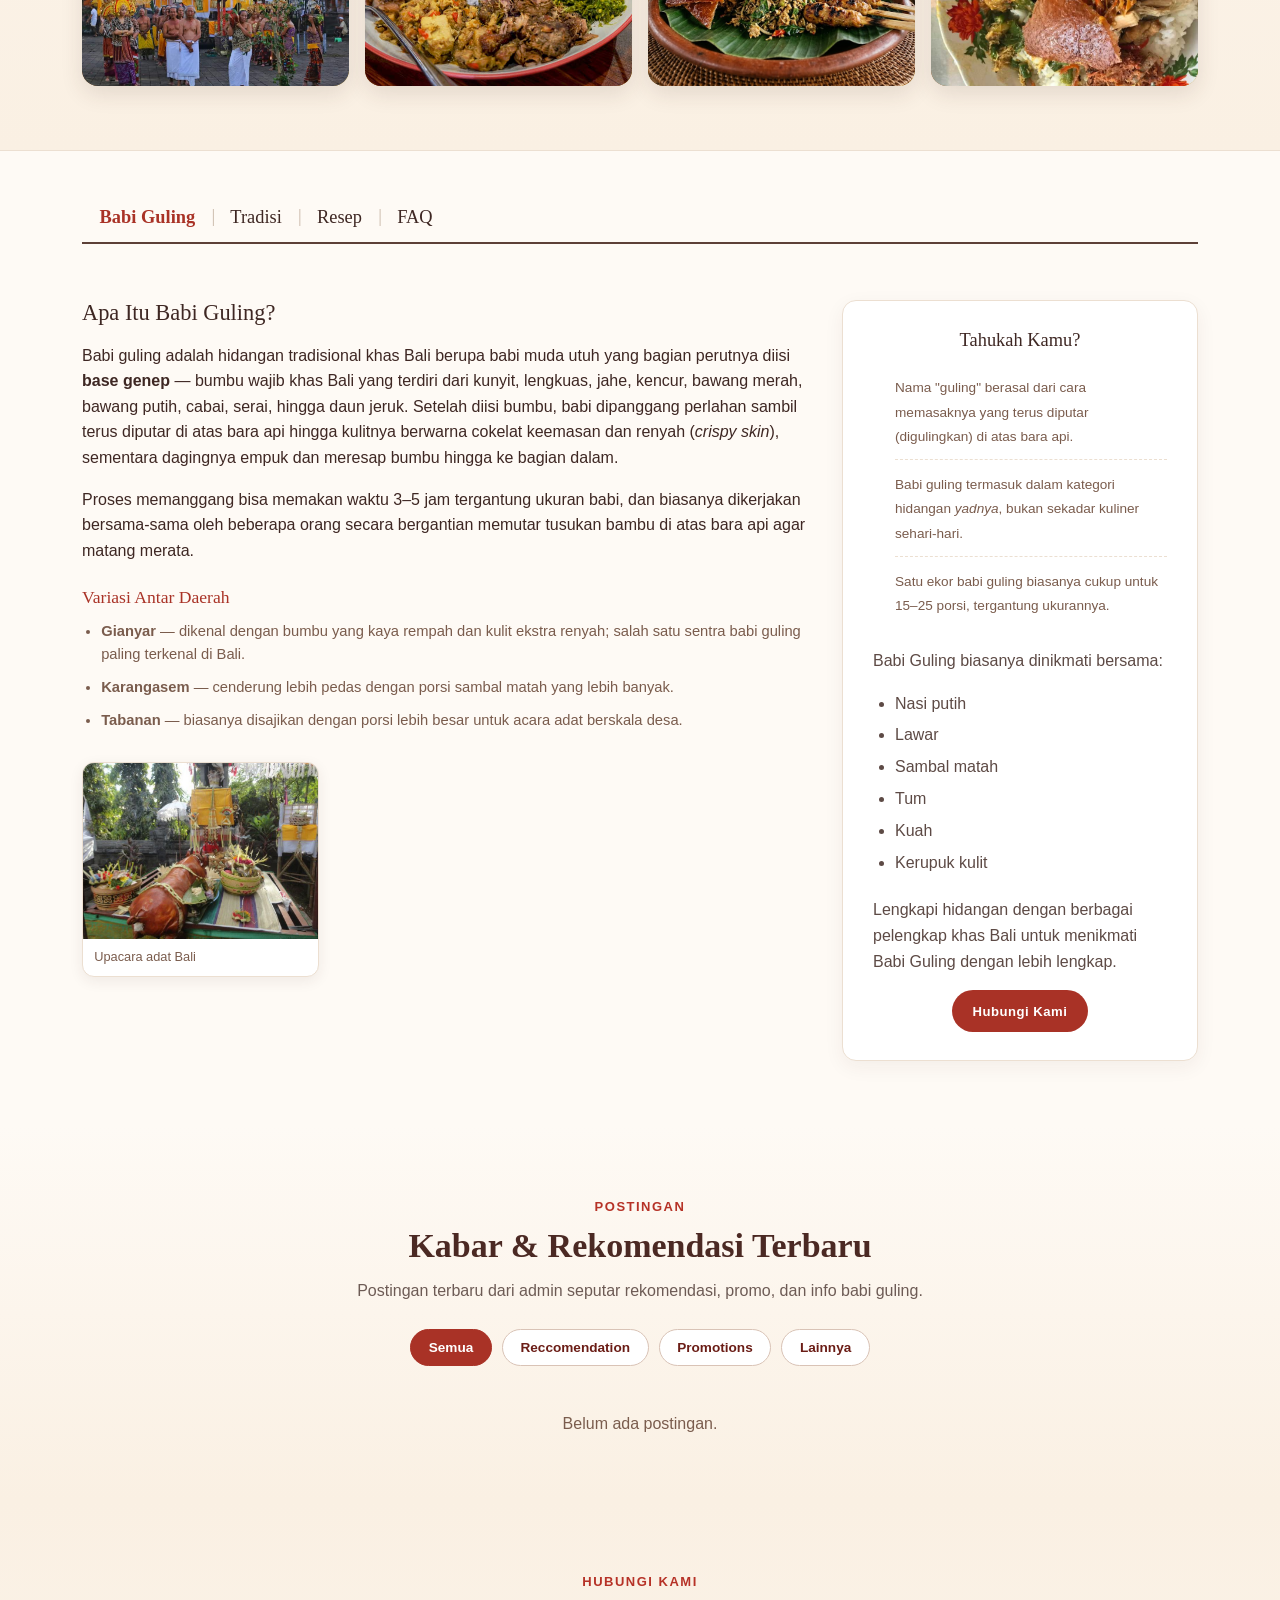
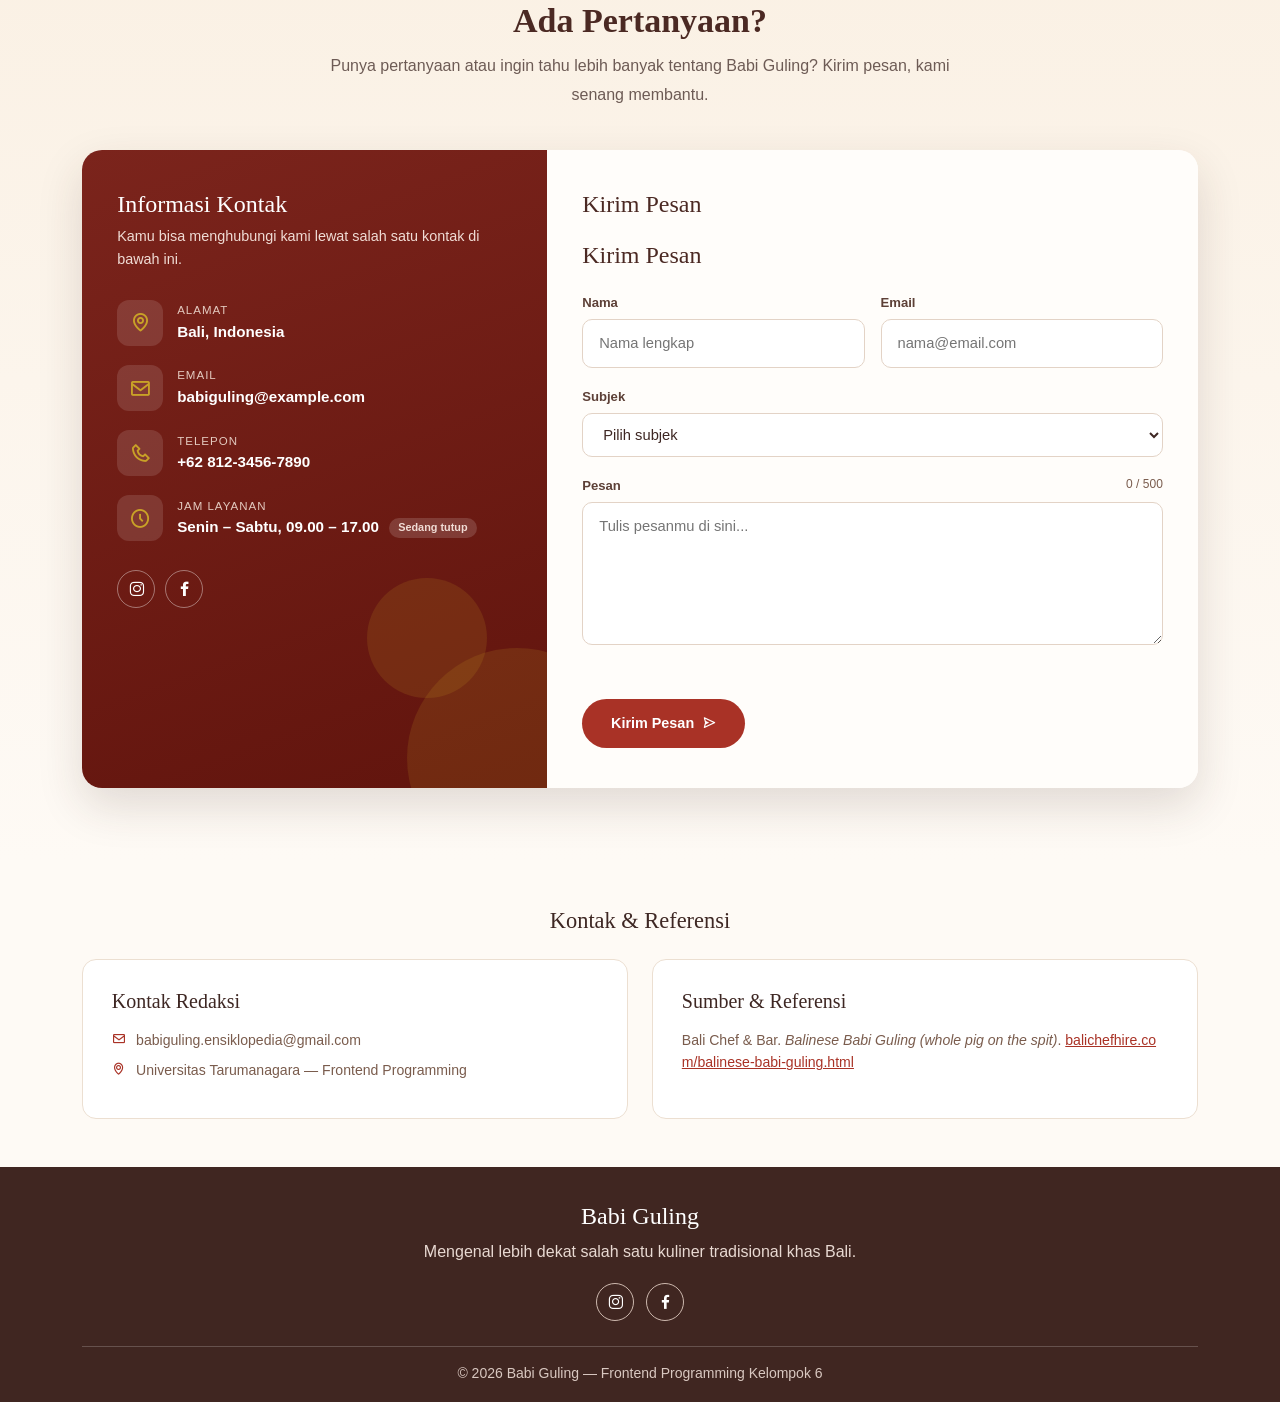
==== commit 822ee5e8: "nambahin facebook sama instagram" ====
--- a/index.html
+++ b/index.html
@@ -486,13 +486,14 @@
                     </li>
                 </ul>
 
-                <div class="contact-social">
-                    <a href="#"><i class='bx bxl-instagram'></i></a>
-                    <a href="#"><i class='bx bxl-facebook'></i></a>
-                </div>
-            </div>
-
-            <div class="contact-form-card">
+                    <div class="contact-social">
+                        <a href="instagram.html" target="_blank"><i class='bx bxl-instagram'></i></a>
+                        <a href="facebook.html" target="_blank"><i class='bx bxl-facebook'></i></a>
+                    </div>
+                </div>   
+
+                <div class="contact-form-card">
+                    <h3>Kirim Pesan</h3>
                 <h3>Kirim Pesan</h3>
 
                 <form id="contactForm" novalidate>
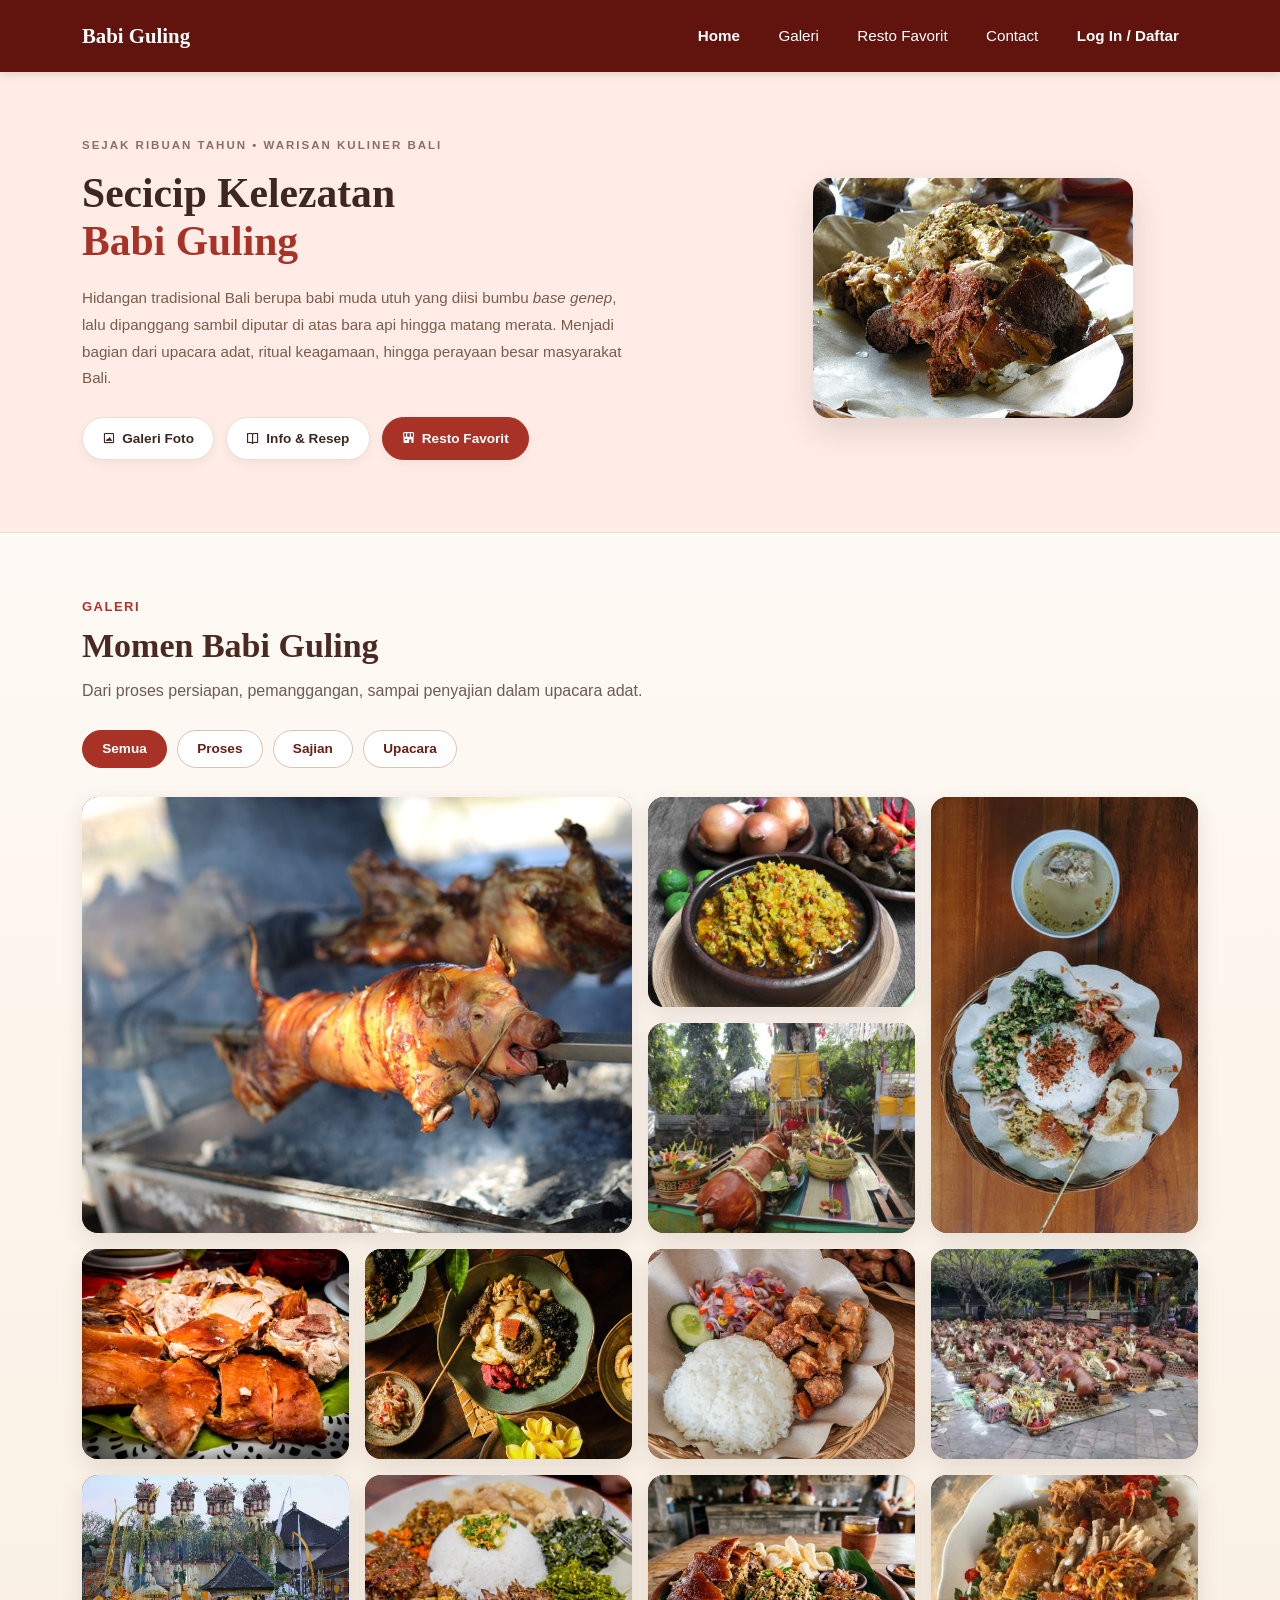
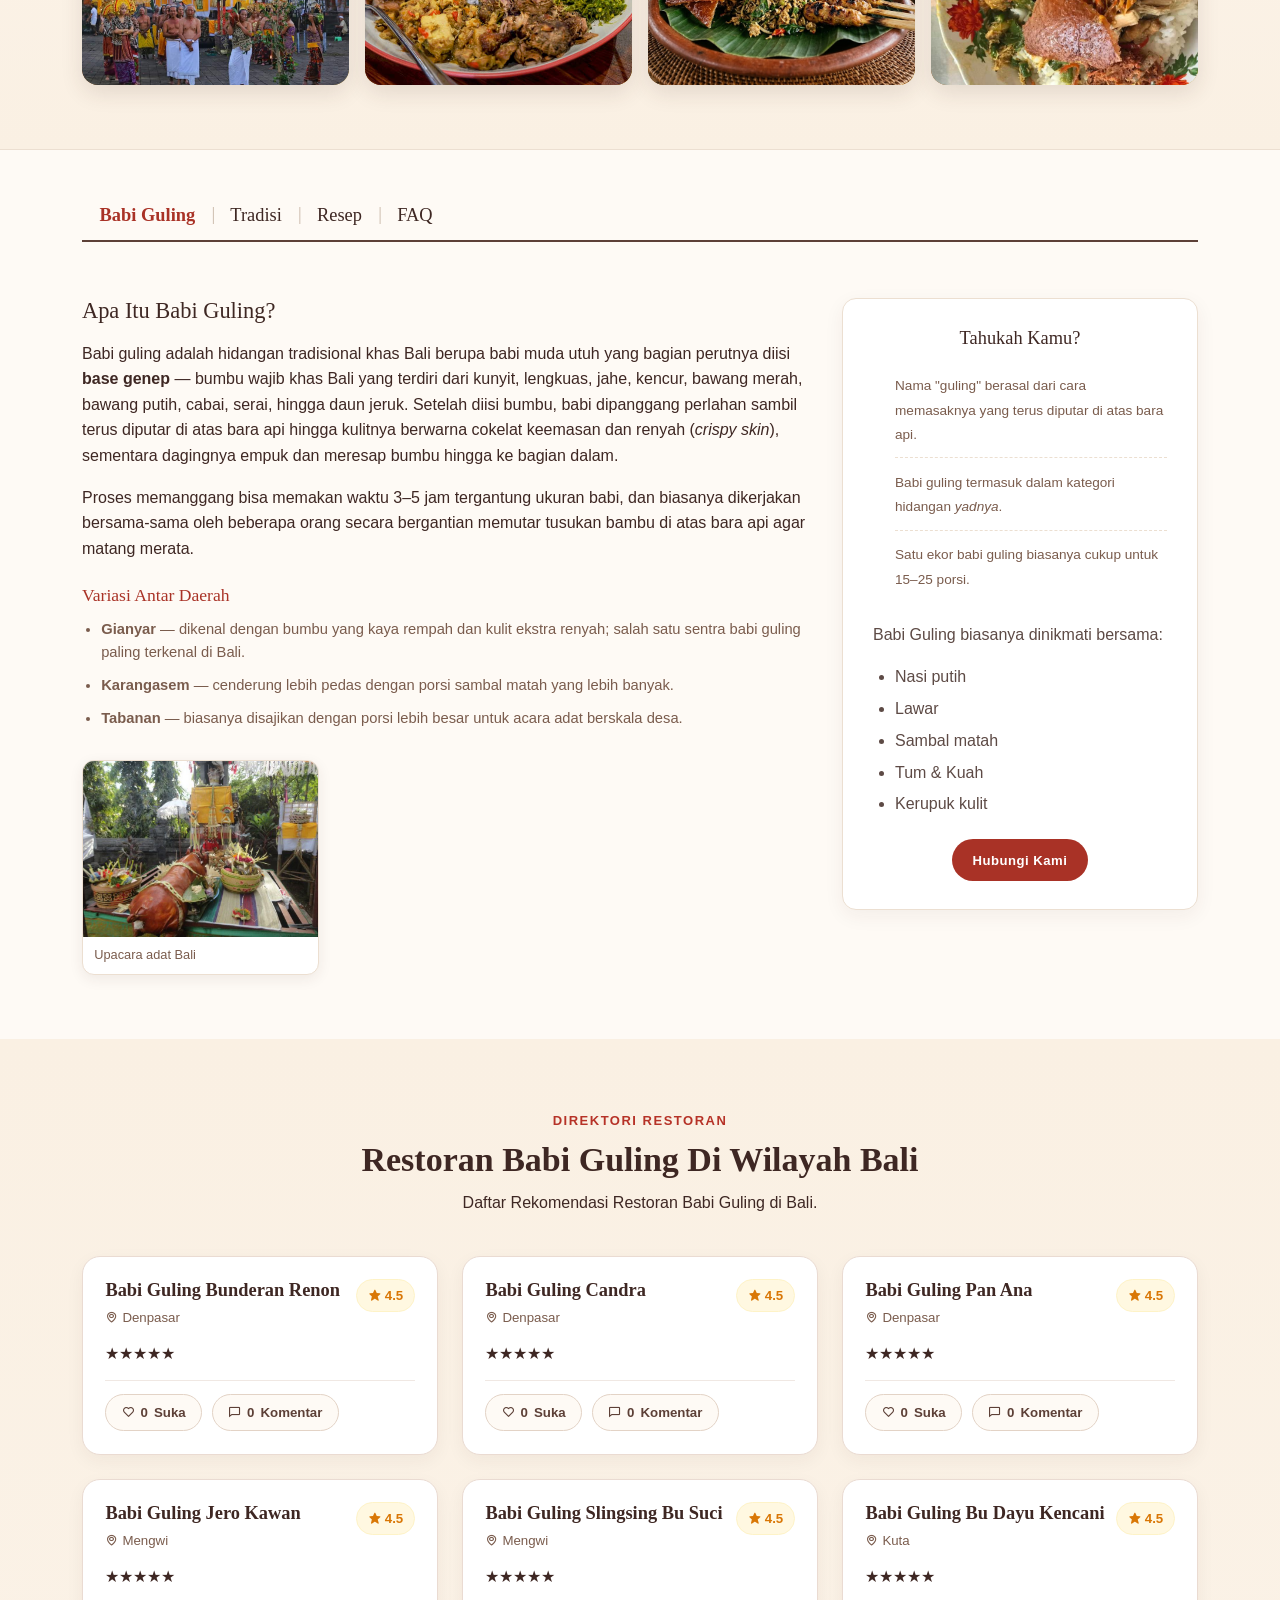
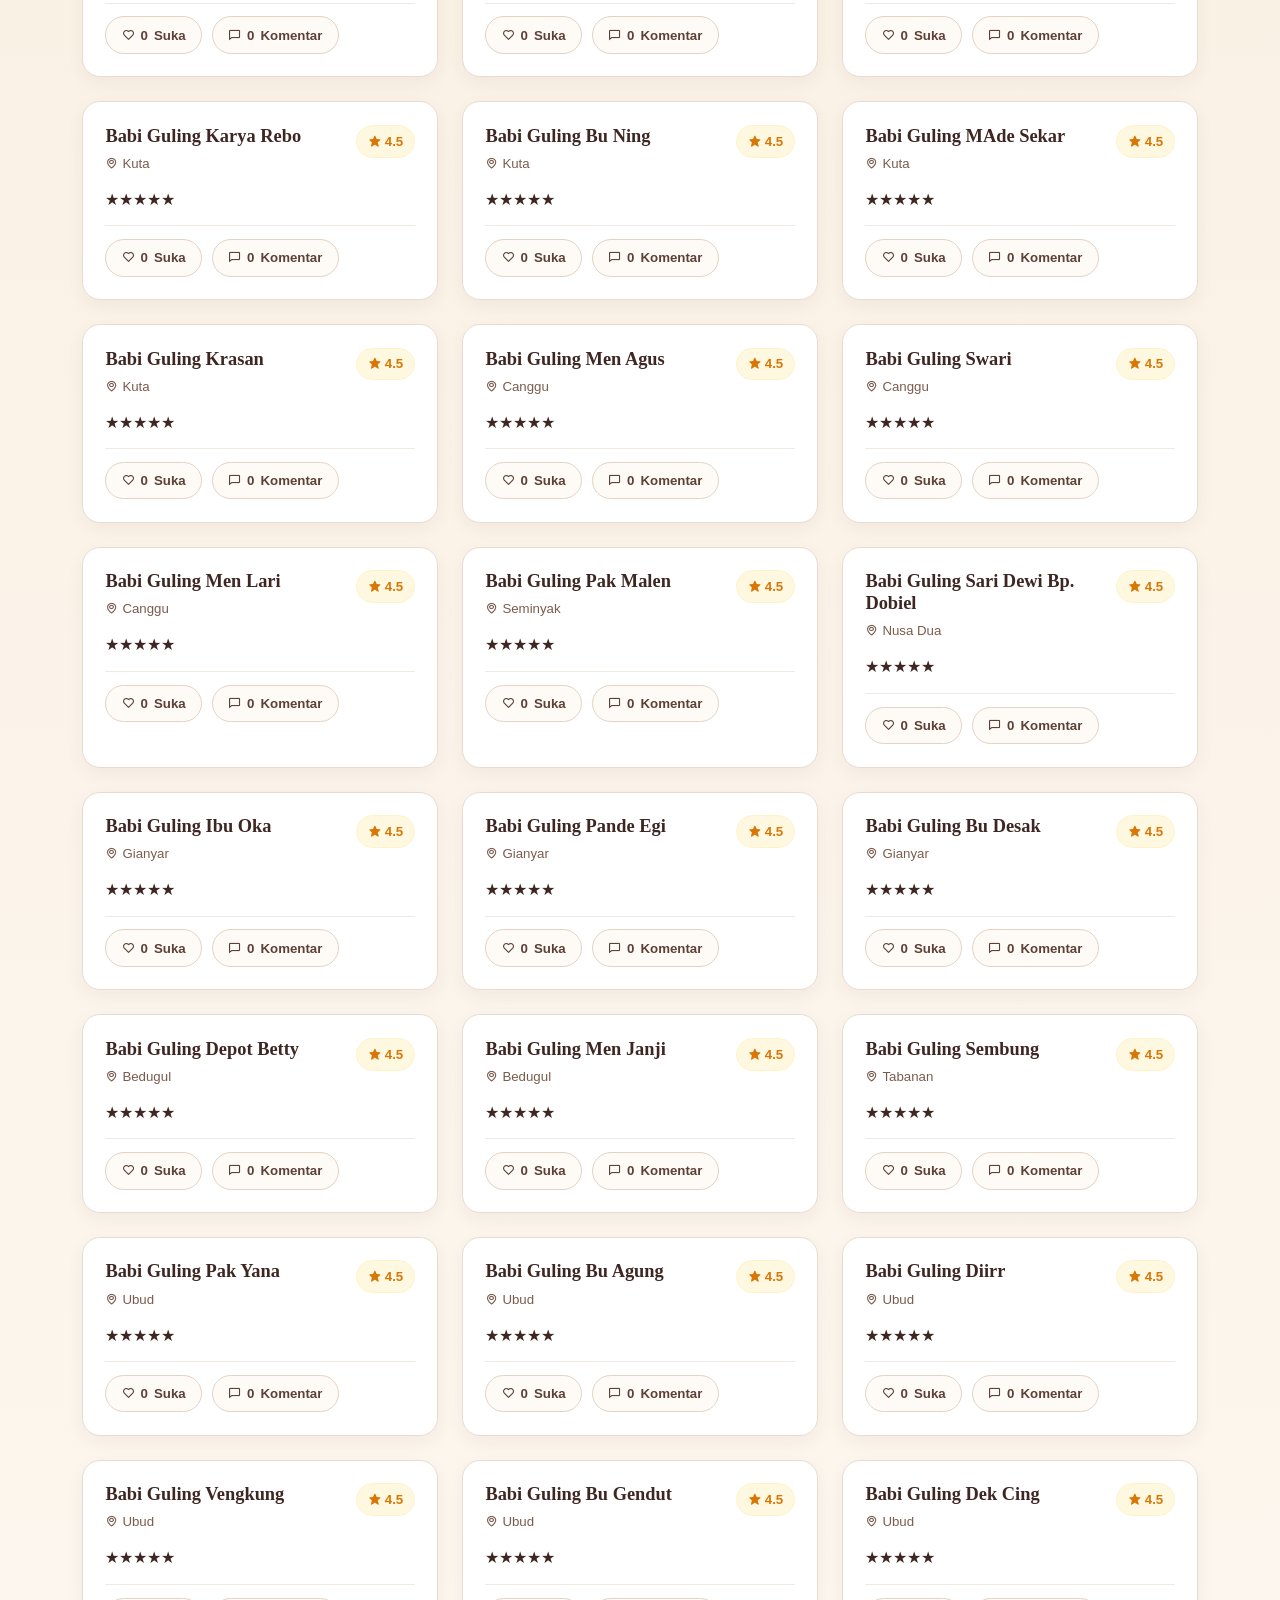
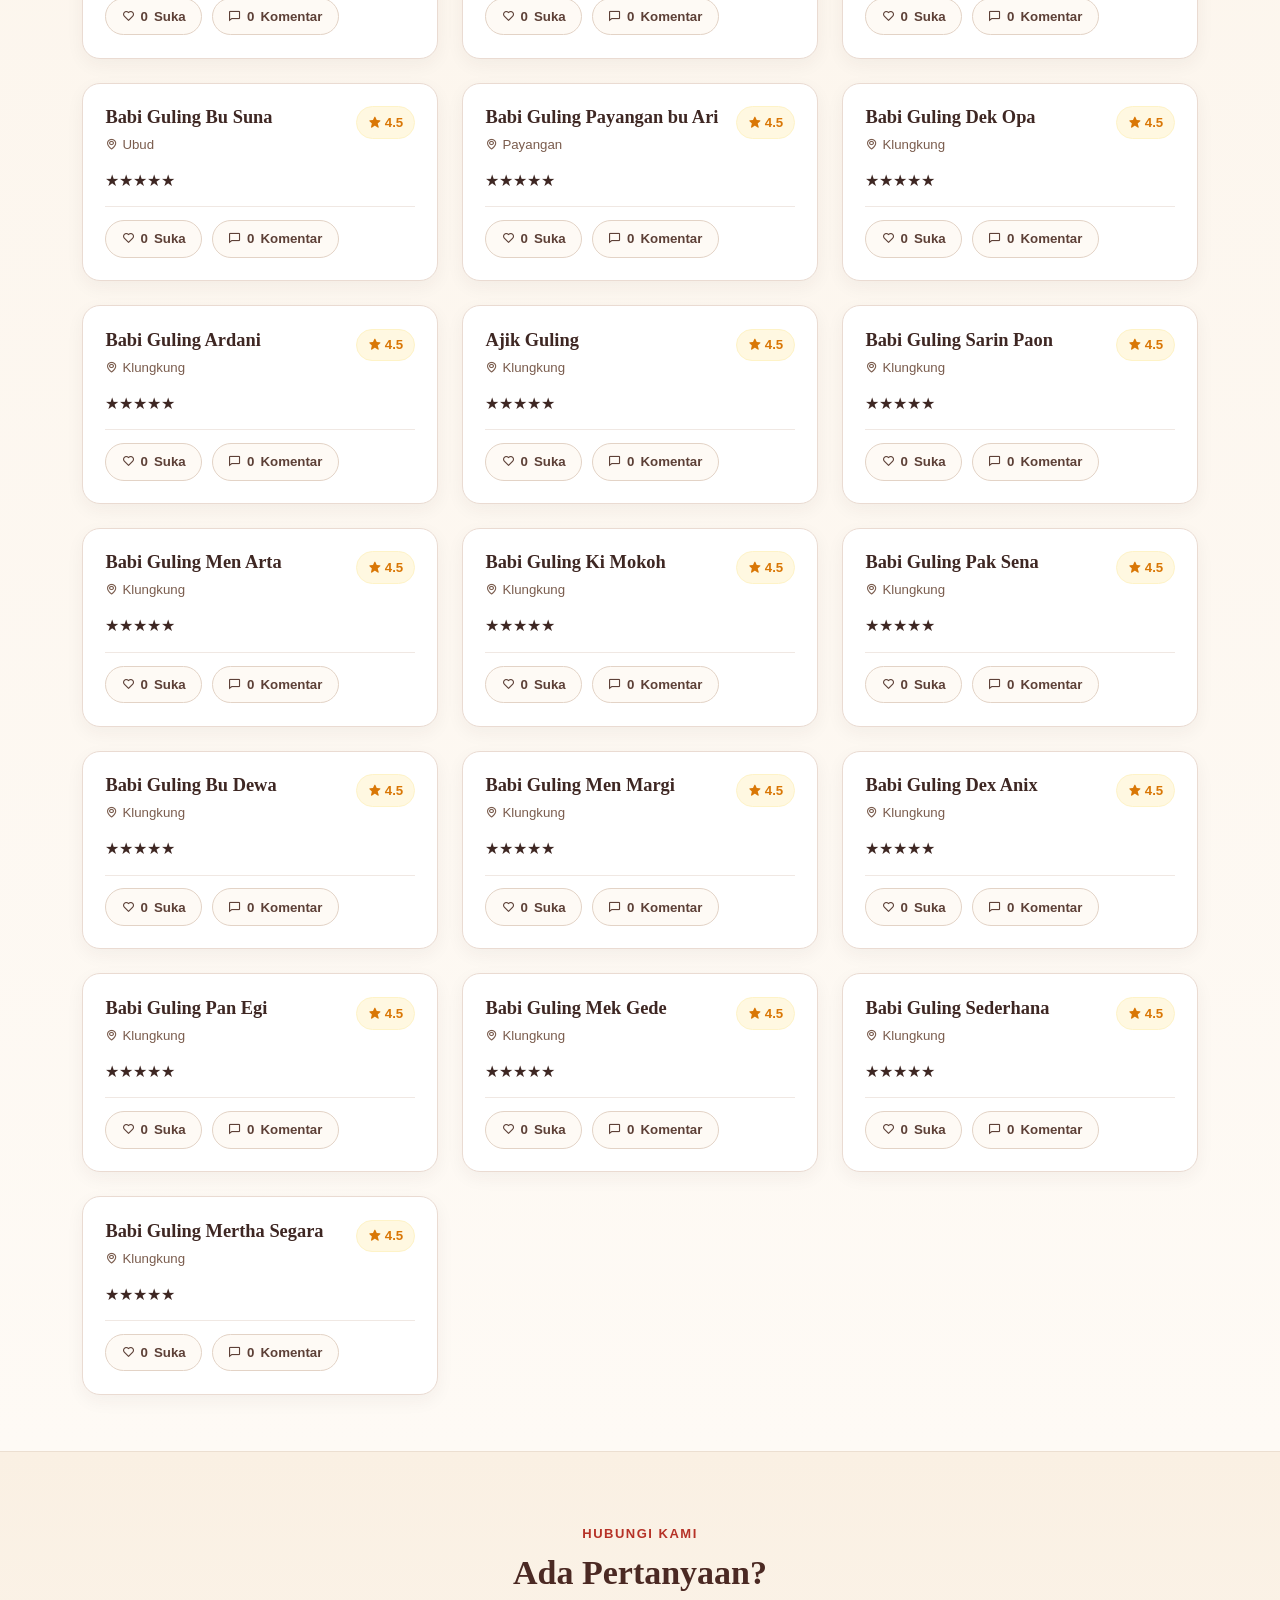
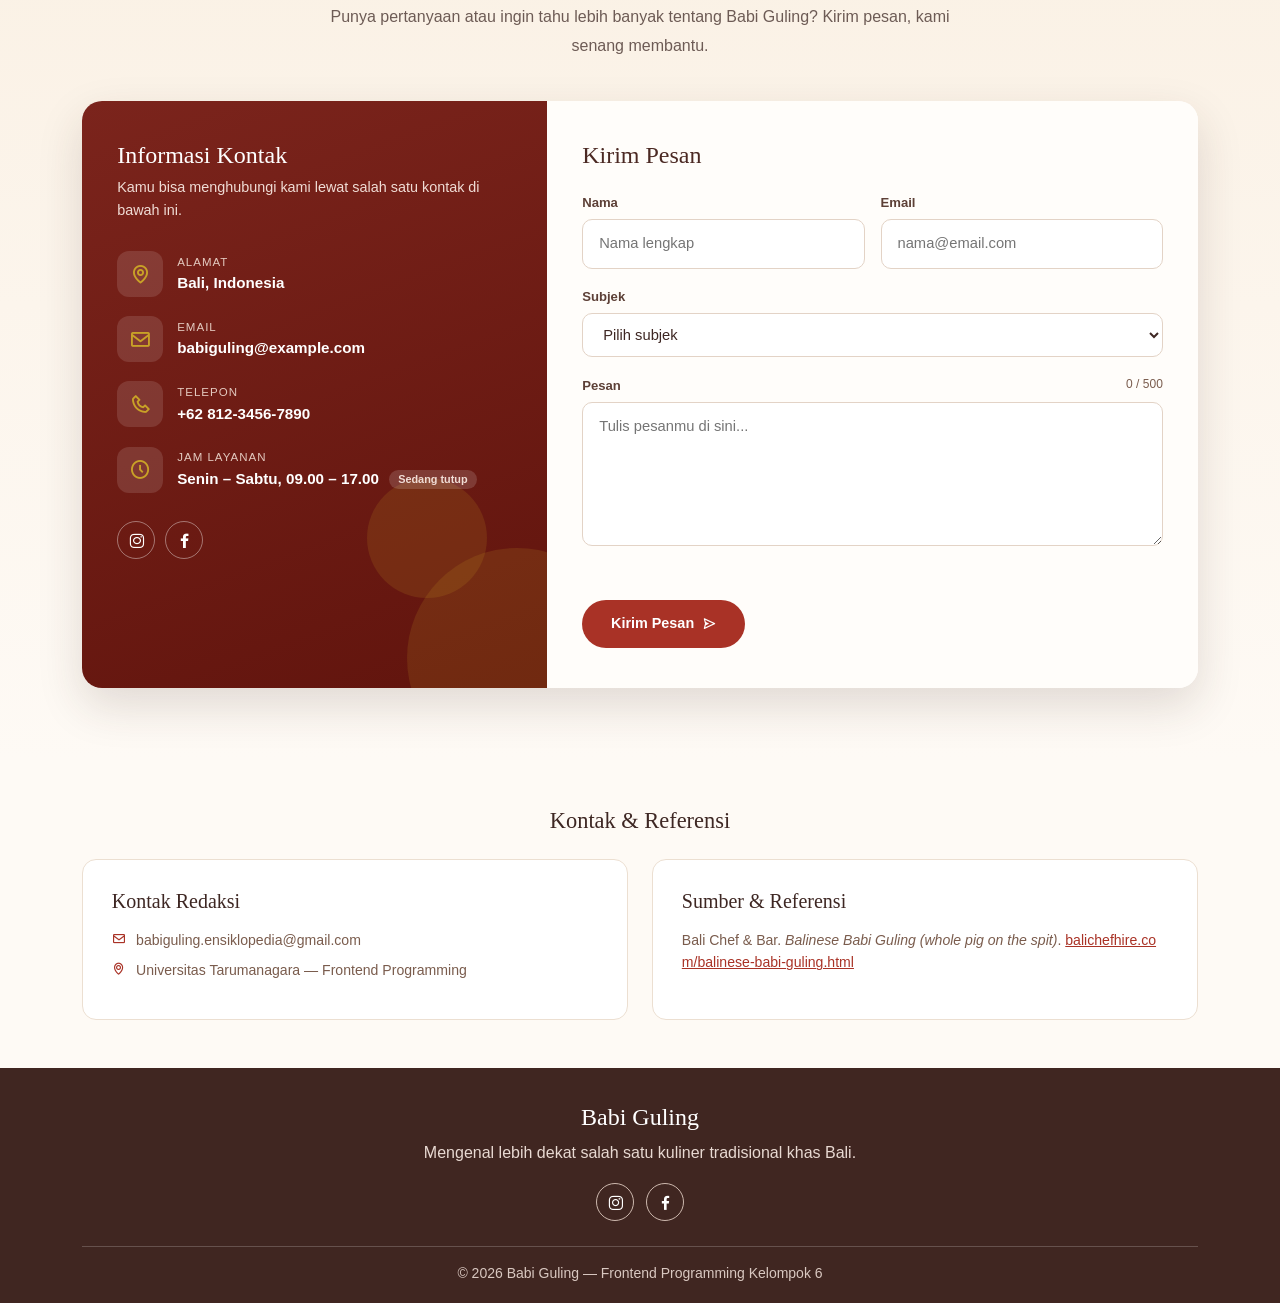
==== commit 903d1b75: "Update user dashboard and remove posting feature" ====
--- a/index.html
+++ b/index.html
@@ -1,9 +1,9 @@
 <!DOCTYPE html>
-<html>
+<html lang="id">
 <head>
     <meta charset="UTF-8">
     <meta name="viewport" content="width=device-width, initial-scale=1.0">
-    <title>Babi Guling </title>
+    <title>Babi Guling - Ensiklopedia & Rekomendasi Kuliner Bali</title>
 
     <link href="https://cdn.jsdelivr.net/npm/bootstrap@5.3.3/dist/css/bootstrap.min.css" rel="stylesheet">
     <link href="https://unpkg.com/boxicons@2.1.4/css/boxicons.min.css" rel="stylesheet">
@@ -16,603 +16,556 @@
     </button>
 
     <nav class="navbar navbar-expand-lg bg-brand-nav" id="mainNav">
-    <div class="container">
-
-        <a class="navbar-brand" href="#home">Babi Guling</a>
-
-        <button class="navbar-toggler" type="button" data-bs-toggle="collapse" data-bs-target="#navMenu">
-        <i class='bx bx-menu'></i>
-        </button>
-
-        <div class="collapse navbar-collapse" id="navMenu">
-        <ul class="navbar-nav ms-auto align-items-lg-center">
-            <li class="nav-item"><a class="nav-link active" href="#home">Home</a></li>
-            <li class="nav-item"><a class="nav-link" href="#galeri">Galeri</a></li>
-            <li class="nav-item"><a class="nav-link" href="#kontak">Contact</a></li>
-            <li class="nav-item"><a class="nav-link" href="#postingan">Postingan</a></li>
-            <li class="nav-item"><a class="nav-link login-link" href="login.html">Log In / Daftar</a></li>
-        </ul>
-        </div>
-
-    </div>
-    </nav>
-
-    <section id="home" class="banner-section">
-    <div class="container">
-        <div class="row align-items-center g-4">
-
-        <div class="col-lg-7">
-            <p class="banner-eyebrow">SEJAK RIBUAN TAHUN • WARISAN KULINER BALI</p>
-            <h1 class="banner-title">
-            Secicip Kelezatan<br>
-            <em>Babi Guling</em>
-            </h1>
-            <p class="banner-lead">
-            Hidangan tradisional Bali berupa babi muda utuh yang diisi bumbu
-            <em>base genep</em>, lalu dipanggang sambil diputar di atas bara api
-            hingga matang merata. Menjadi bagian dari upacara adat, ritual
-            keagamaan, hingga perayaan besar masyarakat Bali.
-            </p>
-            <a href="#galeri" class="banner-btn">
-            Jelajahi <i class='bx bx-right-arrow-alt'></i>
-            </a>
-        </div>
-
-        <div class="col-lg-5 text-center">
-            <img
-            src="Babi_guling.jpg"
-            alt="Ilustrasi Babi Guling"
-            class="banner-img">
-        </div>
-
-        </div>
-    </div>
-    </section>
-
-    <section id="galeri" class="gallery-section">
-    <div class="container">
-
-        <div class="gallery-head">
-            <p class="recipe-label">GALERI</p>
-            <h2>Momen Babi Guling</h2>
-            <p>Dari proses persiapan, pemanggangan, sampai penyajian dalam upacara adat.</p>
-        </div>
-
-        <div class="gallery-filter">
-            <button class="g-filter active" data-filter="all">Semua</button>
-            <button class="g-filter" data-filter="proses">Proses</button>
-            <button class="g-filter" data-filter="sajian">Sajian</button>
-            <button class="g-filter" data-filter="upacara">Upacara</button>
-        </div>
-
-        <div class="gallery-mosaic">
-            <figure class="g-item g-big" data-cat="proses" data-icon="bxs-flame">
-                <img src="sejarah-babi-guling-1.jpeg" alt="Proses memanggang babi guling">
-                <figcaption><span>Proses</span>Pemanggangan babi di atas bara api</figcaption>
-            </figure>
-            <figure class="g-item" data-cat="proses" data-icon="bxs-leaf">
-                <img src="base-genep-final.jpg" alt="Bumbu base genep yang sudah jadi.">
-                <figcaption><span>Proses</span>Bumbu base genep</figcaption>
-            </figure>
-            <figure class="g-item g-tall" data-cat="sajian" data-icon="bxs-dish">
-                <img src="lengkap1.jpg" alt="Sepiring nasi babi guling bali dengan sup.">
-                <figcaption><span>Sajian</span>Sajian lengkap babi guling</figcaption>
-            </figure>
-            <figure class="g-item" data-cat="upacara" data-icon="bxs-church">
-                <img src="upacara.jpg" alt="Daging babi menjadi salah satu bahan yang sering digunakan sebagai persembahan dalam berbagai ritual masyarakat Bali.">
-                <figcaption><span>Upacara</span>Upacara adat Bali</figcaption>
-            </figure>
-            <figure class="g-item" data-cat="proses" data-icon="bxs-group">
-                <img src="babipiring.jpg" alt="Babi guling yang sudah matang dipotong menjadi beberapa bagian.">
-                <figcaption><span>Proses</span>Irisan babi guling di piring</figcaption>
-            </figure>
-            <figure class="g-item" data-cat="sajian" data-icon="bxs-food-menu">
-                <img src="dishfull.jpg" alt="Nasi campur babi guling dengan lawar, kulit krispi, dan sate.">
-                <figcaption><span>Sajian</span>Nasi campur babi guling</figcaption>
-            </figure>
-            <figure class="g-item" data-cat="sajian" data-icon="bxs-bowl-hot">
-                <img src="babimatah.jpg" alt="Babi panggang krispi dengan sambal matah dan nasi putih.">
-                <figcaption><span>Sajian</span>Dengan sambal matah</figcaption>
-            </figure>
-            <figure class="g-item" data-cat="upacara" data-icon="bxs-star">
-                <img src="persembahanbabi.jpg" alt="Ratusan babi guling dihaturkan untuk persembahan upacara Usaba Sumbu.">
-                <figcaption><span>Upacara</span>Persembahan Tradisi Ngusaba Sumbu</figcaption>
-            </figure>
-            <figure class="g-item" data-cat="upacara" data-icon="bxs-landmark">
-                <img src="usabasumbu.jpeg" alt="Usaba Sumbu (Ngusaba Sumbu) adalah tradisi ritual adat Hindu kuno yang digelar setiap tahun oleh masyarakat di beberapa desa adat di Kabupaten Karangasem, Bali.">
-                <figcaption><span>Upacara</span>Ritual Usaba Sumbu</figcaption>
-            </figure>
-            <figure class="g-item" data-cat="sajian" data-icon="bxs-heart">
-                <img src="anekasam.jpg" alt="Babi guling utuh dengan aneka sambal dan pelengkap">
-                <figcaption><span>Sajian</span>Babi guling &amp; aneka sambal</figcaption>
-            </figure>
-            <figure class="g-item" data-cat="sajian" data-icon="bxs-dish">
-                <img src="lawarkrispi.jpg" alt="Pendamping babi guling: kulit krispi, lawar, sate, dan kerupuk kulit di atas daun pisang.">
-                <figcaption><span>Sajian</span>Kulit krispi, lawar, &amp; sate</figcaption>
-            </figure>
-            <figure class="g-item" data-cat="sajian" data-icon="bxs-bowl-rice">
-                <img src="nascam.jpg" alt="Nasi campur khas Bali dengan pelengkap babi guling.">
-                <figcaption><span>Sajian</span>Nasi campur khas Bali</figcaption>
-            </figure>
-        </div>
-
-    </div>
-    </section>
-
-    <section class="content-section">
-    <div class="container">
-
-        <div class="tab-nav" id="tabNav">
-        <a href="#" class="tab-link active" data-tab="babi-guling">Babi Guling</a>
-        <a href="#" class="tab-link" data-tab="tradisi">Tradisi</a>
-        <a href="#" class="tab-link" data-tab="resep">Resep</a>
-        <a href="#" class="tab-link" data-tab="faq">FAQ</a>
-        </div>
-
-        <div class="row g-4 mt-2">
-
-        <div class="col-lg-8">
-
-            <div class="tab-content active" id="tab-babi-guling">
-                <h3 class="tab-heading">Apa Itu Babi Guling?</h3>
-                <p>
-                    Babi guling adalah hidangan tradisional khas Bali berupa babi muda utuh
-                    yang bagian perutnya diisi <strong>base genep</strong> — bumbu wajib khas
-                    Bali yang terdiri dari kunyit, lengkuas, jahe, kencur, bawang merah,
-                    bawang putih, cabai, serai, hingga daun jeruk. Setelah diisi bumbu, babi
-                    dipanggang perlahan sambil terus diputar di atas bara api hingga kulitnya
-                    berwarna cokelat keemasan dan renyah (<em>crispy skin</em>), sementara
-                    dagingnya empuk dan meresap bumbu hingga ke bagian dalam.
-                </p>
-                <p>
-                    Proses memanggang bisa memakan waktu 3–5 jam tergantung ukuran babi,
-                    dan biasanya dikerjakan bersama-sama oleh beberapa orang secara
-                    bergantian memutar tusukan bambu di atas bara api agar matang merata.
-                </p>
-
-                <h4 class="tab-subheading">Variasi Antar Daerah</h4>
-                <ul class="info-list">
-                    <li><strong>Gianyar</strong> — dikenal dengan bumbu yang kaya rempah dan kulit ekstra renyah; salah satu sentra babi guling paling terkenal di Bali.</li>
-                    <li><strong>Karangasem</strong> — cenderung lebih pedas dengan porsi sambal matah yang lebih banyak.</li>
-                    <li><strong>Tabanan</strong> — biasanya disajikan dengan porsi lebih besar untuk acara adat berskala desa.</li>
-                </ul>
-
-                <div class="tab-photos">
-                    <figure>
-                        <img src="upacara.jpg" alt="Upacara adat Bali" onerror="this.closest('figure').remove()">
-                        <figcaption>Upacara adat Bali</figcaption>
-                    </figure>
-                    <figure>
-                        <img src="lengkap.jpg" alt="Babi guling dalam perayaan" onerror="this.closest('figure').remove()">
-                        <figcaption>Babi guling dalam perayaan</figcaption>
-                    </figure>
-                </div>
-            </div>
-
-            <div class="tab-content" id="tab-tradisi">
-                <h3 class="tab-heading">Babi Guling dalam Tradisi Bali</h3>
-                <p>
-                    Bagi masyarakat Hindu Bali, babi guling bukan sekadar makanan, melainkan
-                    bagian dari <em>yadnya</em> — persembahan sebagai ungkapan rasa syukur
-                    kepada Ida Sang Hyang Widhi Wasa (Tuhan) dan leluhur.
-                </p>
-
-                <h4 class="tab-subheading">Kapan Disajikan?</h4>
-                <ul class="info-list">
-                    <li><strong>Odalan</strong> — upacara peringatan hari jadi pura, digelar setiap 210 hari sekali menurut kalender Bali.</li>
-                    <li><strong>Ngaben</strong> — upacara kremasi/pelepasan roh, di mana babi guling menjadi bagian dari sesajen.</li>
-                    <li><strong>Manusa Yadnya</strong> — rangkaian upacara siklus hidup manusia, seperti otonan (ulang tahun adat) dan pernikahan.</li>
-                    <li><strong>Syukuran keluarga</strong> — perayaan non-ritual seperti kelulusan atau acara keluarga besar.</li>
-                </ul>
-
-                <h4 class="tab-subheading">Peran Sosial</h4>
-                <p>
-                    Proses memasak babi guling secara tradisional dikerjakan bergotong royong
-                    oleh warga banjar (satuan komunitas adat), biasanya dipimpin oleh
-                    seorang <em>juru masak</em> atau <em>tukang guling</em> yang sudah
-                    berpengalaman. Kegiatan ini mempererat kebersamaan antarwarga sekaligus
-                    menjadi ajang regenerasi keterampilan memasak adat ke generasi muda.
-                </p>
-
-                <div class="tab-photos">
-                    <figure><img src="persembahanbabi.jpg" alt="Persembahan tradisi Ngusaba Sumbu" onerror="this.closest('figure').remove()"><figcaption>Persembahan tradisi Ngusaba Sumbu</figcaption></figure>
-                    <figure><img src="usabasumbu.jpeg" alt="Ritual Usaba Sumbu" onerror="this.closest('figure').remove()"><figcaption>Ritual Usaba Sumbu</figcaption></figure>
-                </div>
-            </div>
-
-            <div class="tab-content" id="tab-resep">
-            <div class="recipe-header">
-                <p class="recipe-label">RESEP TRADISIONAL BALI</p>
-                <h2>Resep Babi Guling</h2>
-                <p>
-                    Babi guling merupakan hidangan khas Bali yang menggunakan
-                    babi muda dengan bumbu rempah atau <em>base genep</em>.
-                    Bumbu dimasukkan ke bagian dalam babi, kemudian dipanggang
-                    sambil diputar hingga matang merata.
-                </p>
-            </div>
-
-            <div class="recipe-box">
-                <h3>Bahan Utama</h3>
-                <ul>
-                    <li>1 ekor babi muda, sekitar 8–12 kg</li>
-                    <li>2 sdm garam kasar</li>
-                    <li>2 sdm air jeruk nipis</li>
-                    <li>200 ml minyak kelapa atau minyak goreng</li>
-                    <li>1 ikat daun singkong atau daun pepaya (opsional)</li>
-                </ul>
-            </div>
-
-            <div class="recipe-box">
-                <h3>Bumbu Base Genep</h3>
-                <ul>
-                    <li>15 siung bawang merah</li>
-                    <li>10 siung bawang putih</li>
-                    <li>10 cabai merah keriting</li>
-                    <li>8 cabai rawit</li>
-                    <li>6 butir kemiri sangrai</li>
-                    <li>6 cm kunyit</li>
-                    <li>6 cm jahe</li>
-                    <li>6 cm lengkuas</li>
-                    <li>3 batang serai</li>
-                    <li>1 sdm ketumbar bubuk</li>
-                    <li>1 sdt merica bubuk</li>
-                    <li>6 lembar daun jeruk</li>
-                    <li>2 sdm gula merah</li>
-                    <li>3 sdm garam</li>
-                </ul>
-            </div>
-
-            <div class="recipe-box">
-                <h3>Cara Membuat</h3>
-                <ol>
-                    <li>Haluskan bumbu <em>base genep</em>, kemudian tumis dengan sedikit minyak hingga harum dan matang.</li>
-                    <li>Lumuri bagian dalam babi dengan bumbu yang telah ditumis dan masukkan sisa bumbu ke dalam rongga perut.</li>
-                    <li>Bersihkan dan keringkan bagian kulit, kemudian lumuri dengan garam kasar dan air jeruk nipis.</li>
-                    <li>Panggang babi sambil diputar secara konstan agar matang secara merata.</li>
-                    <li>Olesi dengan minyak secara berkala selama proses pemanggangan.</li>
-                    <li>Panggang hingga kulit menjadi renyah dan berwarna kecokelatan, kemudian diamkan sebentar sebelum dipotong dan disajikan.</li>
-                </ol>
-            </div>
-
-            <div class="recipe-source">
-            <span>Sumber resep</span>
-            <a href="https://masakapa.id/resep/babi-guling/e0449e60-d28b-44f5-af8f-8ef6e982406a" target="_blank">
-                MasakApa — Resep Babi Guling
-                <i class='bx bx-link-external'></i>
-            </a>
-            </div>
-                <div class="tab-photos">
-                    <figure><img src="base-genep-final.jpg" alt="Bumbu base genep" onerror="this.closest('figure').remove()"><figcaption>Bumbu base genep</figcaption></figure>
-                </div>
-
-            <div class="tab-photos">
-                <figure>
-                    <img src="base-genep-final.jpg" alt="Bumbu base genep" onerror="this.closest('figure').remove()">
-                    <figcaption>Bumbu base genep</figcaption>
-                </figure>
-            </div>
-            </div>
-
-            <div class="tab-content" id="tab-faq">
-                <h3 class="tab-heading">Frequently Asked Questions</h3>
-                <div class="accordion faq-accordion" id="faqAccordion">
-
-                    <div class="accordion-item">
-                        <h2 class="accordion-header">
-                            <button class="accordion-button collapsed" type="button" data-bs-toggle="collapse" data-bs-target="#faq1">
-                                Apa itu base genep?
-                            </button>
-                        </h2>
-                        <div id="faq1" class="accordion-collapse collapse" data-bs-parent="#faqAccordion">
-                            <div class="accordion-body">
-                                Base genep adalah campuran bumbu dasar khas Bali yang terdiri dari
-                                kunyit, lengkuas, jahe, kencur, bawang merah, bawang putih, cabai,
-                                serai, dan daun jeruk. Bumbu ini menjadi ciri khas rasa masakan
-                                Bali, termasuk babi guling.
-                            </div>
-                        </div>
-                    </div>
-
-                    <div class="accordion-item">
-                        <h2 class="accordion-header">
-                            <button class="accordion-button collapsed" type="button" data-bs-toggle="collapse" data-bs-target="#faq2">
-                                Kenapa kulit babi guling bisa krispi?
-                            </button>
-                        </h2>
-                        <div id="faq2" class="accordion-collapse collapse" data-bs-parent="#faqAccordion">
-                            <div class="accordion-body">
-                                Kulit dilumuri campuran air dan bumbu tertentu (seperti air jeruk
-                                nipis atau kunyit), lalu dipanggang perlahan sambil terus diputar
-                                di atas bara api agar panas merata dan kulit mengering menjadi renyah.
-                            </div>
-                        </div>
-                    </div>
-
-                    <div class="accordion-item">
-                        <h2 class="accordion-header">
-                            <button class="accordion-button collapsed" type="button" data-bs-toggle="collapse" data-bs-target="#faq3">
-                                Berapa lama proses memanggang babi guling?
-                            </button>
-                        </h2>
-                        <div id="faq3" class="accordion-collapse collapse" data-bs-parent="#faqAccordion">
-                            <div class="accordion-body">
-                                Umumnya sekitar 3–5 jam, tergantung ukuran babi dan intensitas
-                                bara api yang digunakan.
-                            </div>
-                        </div>
-                    </div>
-
-                    <div class="accordion-item">
-                        <h2 class="accordion-header">
-                            <button class="accordion-button collapsed" type="button" data-bs-toggle="collapse" data-bs-target="#faq4">
-                                Apakah ada alternatif non-babi?
-                            </button>
-                        </h2>
-                        <div id="faq4" class="accordion-collapse collapse" data-bs-parent="#faqAccordion">
-                            <div class="accordion-body">
-                                Ada, beberapa daerah menyajikan versi "ayam guling" dengan bumbu
-                                dan teknik memasak yang serupa sebagai alternatif bagi yang tidak
-                                mengonsumsi babi.
-                            </div>
-                        </div>
-                    </div>
-
-                    <div class="accordion-item">
-                        <h2 class="accordion-header">
-                            <button class="accordion-button collapsed" type="button" data-bs-toggle="collapse" data-bs-target="#faq5">
-                                Di mana tempat babi guling paling terkenal di Bali?
-                            </button>
-                        </h2>
-                        <div id="faq5" class="accordion-collapse collapse" data-bs-parent="#faqAccordion">
-                            <div class="accordion-body">
-                                Beberapa daerah yang terkenal dengan babi gulingnya antara lain
-                                Gianyar, Ubud, dan Karangasem, masing-masing dengan ciri khas
-                                bumbu dan cara penyajiannya sendiri.
-                            </div>
-                        </div>
-                    </div>
-
-                </div>
-            </div>
-
-        </div>
-
-         <div class="col-lg-4">
-            <div class="cta-card">
-                <h4 class="cta-title">Tahukah Kamu?</h4>
-                <ul class="fact-list">
-                    <li>Nama "guling" berasal dari cara memasaknya yang terus diputar (digulingkan) di atas bara api.</li>
-                    <li>Babi guling termasuk dalam kategori hidangan <em>yadnya</em>, bukan sekadar kuliner sehari-hari.</li>
-                    <li>Satu ekor babi guling biasanya cukup untuk 15–25 porsi, tergantung ukurannya.</li>
-                </ul>
-
-                <p>Babi Guling biasanya dinikmati bersama:</p>
-                <ul>
-                    <li>Nasi putih</li>
-                    <li>Lawar</li>
-                    <li>Sambal matah</li>
-                    <li>Tum</li>
-                    <li>Kuah</li>
-                    <li>Kerupuk kulit</li>
-                </ul>
-
-                <p>
-                    Lengkapi hidangan dengan berbagai pelengkap khas Bali
-                    untuk menikmati Babi Guling dengan lebih lengkap.
-                </p>
-
-                <a href="#kontak" class="cta-btn">Hubungi Kami</a>
-            </div>
-        </div>
-        </div>
-
-    </div>
-    </section>
-        <section id="postingan" class="posts-section">
-             <div class="container">
-        <div class="posts-head text-center">
-            <p class="recipe-label">POSTINGAN</p>
-            <h2>Kabar &amp; Rekomendasi Terbaru</h2>
-            <p>Postingan terbaru dari admin seputar
-               rekomendasi, promo, dan info babi guling.</p>
-        </div>
-
-        <div class="gallery-filter justify-content-center"
-             id="postFilter">
-            <button type="button" class="p-filter active"
-                    data-cat="all">Semua</button>
-            <button type="button" class="p-filter"
-                    data-cat="Reccomendation">Reccomendation</button>
-            <button type="button" class="p-filter"
-                    data-cat="Promotions">Promotions</button>
-            <button type="button" class="p-filter"
-                    data-cat="Lainnya">Lainnya</button>
-        </div>
-
-        <div class="posts-grid" id="publicPosts"></div>
-        <p class="posts-empty" id="postsEmpty">
-            Belum ada postingan.
-        </p>
-        
-    </div>
-    </section>
-
-    <section id="kontak" class="contact-wrap">
-    <div class="container">
-
-        <div class="contact-head text-center">
-            <p class="recipe-label">HUBUNGI KAMI</p>
-            <h2>Ada Pertanyaan?</h2>
-            <p>Punya pertanyaan atau ingin tahu lebih banyak tentang Babi Guling? Kirim pesan, kami senang membantu.</p>
-        </div>
-
-        <div class="contact-grid">
-
-            <div class="contact-info">
-                <h3>Informasi Kontak</h3>
-                <p class="contact-info-sub">Kamu bisa menghubungi kami lewat salah satu kontak di bawah ini.</p>
-
-                <ul class="contact-list">
-                    <li>
-                        <span class="ci-icon"><i class='bx bx-map'></i></span>
-                        <div>
-                            <small>Alamat</small>
-                            <p>Bali, Indonesia</p>
-                        </div>
-                    </li>
-                    <li class="copyable" data-copy="babiguling@example.com" title="Klik untuk menyalin">
-                        <span class="ci-icon"><i class='bx bx-envelope'></i></span>
-                        <div>
-                            <small>Email</small>
-                            <p>babiguling@example.com</p>
-                        </div>
-                        <i class='bx bx-copy ci-copy'></i>
-                    </li>
-                    <li class="copyable" data-copy="+62 812-3456-7890" title="Klik untuk menyalin">
-                        <span class="ci-icon"><i class='bx bx-phone'></i></span>
-                        <div>
-                            <small>Telepon</small>
-                            <p>+62 812-3456-7890</p>
-                        </div>
-                        <i class='bx bx-copy ci-copy'></i>
-                    </li>
-                    <li>
-                        <span class="ci-icon"><i class='bx bx-time-five'></i></span>
-                        <div>
-                            <small>Jam Layanan</small>
-                            <p>Senin – Sabtu, 09.00 – 17.00 <span class="open-badge" id="openBadge"></span></p>
-                        </div>
+        <div class="container">
+            <a class="navbar-brand" href="#home">Babi Guling</a>
+
+            <button class="navbar-toggler" type="button" data-bs-toggle="collapse" data-bs-target="#navMenu">
+                <i class='bx bx-menu'></i>
+            </button>
+
+            <div class="collapse navbar-collapse" id="navMenu">
+                <ul class="navbar-nav ms-auto align-items-lg-center">
+                    <li class="nav-item"><a class="nav-link active" href="#home">Home</a></li>
+                    <li class="nav-item"><a class="nav-link" href="#galeri">Galeri</a></li>
+                    <li class="nav-item"><a class="nav-link" href="#resto">Resto Favorit</a></li>
+                    <li class="nav-item"><a class="nav-link" href="#kontak">Contact</a></li>
+                    <li class="nav-item" id="authNav">
+                        <a class="nav-link login-link" href="login.html">Log In / Daftar</a>
                     </li>
                 </ul>
+            </div>
+        </div>
+    </nav>
+
+    <!-- BANNER SECTION -->
+    <section id="home" class="banner-section">
+        <div class="container">
+            <div class="row align-items-center g-4">
+                <div class="col-lg-7">
+                    <p class="banner-eyebrow">SEJAK RIBUAN TAHUN • WARISAN KULINER BALI</p>
+
+                    <h1 class="banner-title">
+                        Secicip Kelezatan<br>
+                        <em>Babi Guling</em>
+                    </h1>
+
+                    <p class="banner-lead">
+                        Hidangan tradisional Bali berupa babi muda utuh yang diisi bumbu
+                        <em>base genep</em>, lalu dipanggang sambil diputar di atas bara api
+                        hingga matang merata. Menjadi bagian dari upacara adat, ritual
+                        keagamaan, hingga perayaan besar masyarakat Bali.
+                    </p>
+
+                    <div class="banner-widgets">
+                        <a href="#galeri" class="widget-btn">
+                            <i class='bx bx-image-alt'></i> Galeri Foto
+                        </a>
+
+                        <a href="#tabNav" class="widget-btn">
+                            <i class='bx bx-book-open'></i> Info & Resep
+                        </a>
+
+                        <a href="#resto" class="widget-btn widget-highlight">
+                            <i class='bx bxs-store-alt'></i> Resto Favorit
+                        </a>
+                    </div>
+                </div>
+
+                <div class="col-lg-5 text-center">
+                    <img src="Babi_guling.jpg" alt="Ilustrasi Babi Guling" class="banner-img">
+                </div>
+            </div>
+        </div>
+    </section>
+
+    <!-- GALERI SECTION -->
+    <section id="galeri" class="gallery-section">
+        <div class="container">
+            <div class="gallery-head">
+                <p class="recipe-label">GALERI</p>
+                <h2>Momen Babi Guling</h2>
+                <p>Dari proses persiapan, pemanggangan, sampai penyajian dalam upacara adat.</p>
+            </div>
+
+            <div class="gallery-filter">
+                <button class="g-filter active" data-filter="all">Semua</button>
+                <button class="g-filter" data-filter="proses">Proses</button>
+                <button class="g-filter" data-filter="sajian">Sajian</button>
+                <button class="g-filter" data-filter="upacara">Upacara</button>
+            </div>
+
+            <div class="gallery-mosaic">
+                <figure class="g-item g-big" data-cat="proses" data-icon="bxs-flame">
+                    <img src="sejarah-babi-guling-1.jpeg" alt="Proses memanggang babi guling">
+                    <figcaption><span>Proses</span>Pemanggangan babi di atas bara api</figcaption>
+                </figure>
+
+                <figure class="g-item" data-cat="proses" data-icon="bxs-leaf">
+                    <img src="base-genep-final.jpg" alt="Bumbu base genep yang sudah jadi.">
+                    <figcaption><span>Proses</span>Bumbu base genep</figcaption>
+                </figure>
+
+                <figure class="g-item g-tall" data-cat="sajian" data-icon="bxs-dish">
+                    <img src="lengkap1.jpg" alt="Sepiring nasi babi guling bali dengan sup.">
+                    <figcaption><span>Sajian</span>Sajian lengkap babi guling</figcaption>
+                </figure>
+
+                <figure class="g-item" data-cat="upacara" data-icon="bxs-church">
+                    <img src="upacara.jpg" alt="Daging babi sebagai persembahan ritual Bali.">
+                    <figcaption><span>Upacara</span>Upacara adat Bali</figcaption>
+                </figure>
+
+                <figure class="g-item" data-cat="proses" data-icon="bxs-group">
+                    <img src="babipiring.jpg" alt="Babi guling yang sudah matang dipotong.">
+                    <figcaption><span>Proses</span>Irisan babi guling di piring</figcaption>
+                </figure>
+
+                <figure class="g-item" data-cat="sajian" data-icon="bxs-food-menu">
+                    <img src="dishfull.jpg" alt="Nasi campur babi guling dengan lawar, kulit krispi, dan sate.">
+                    <figcaption><span>Sajian</span>Nasi campur babi guling</figcaption>
+                </figure>
+
+                <figure class="g-item" data-cat="sajian" data-icon="bxs-bowl-hot">
+                    <img src="babimatah.jpg" alt="Babi panggang krispi dengan sambal matah.">
+                    <figcaption><span>Sajian</span>Dengan sambal matah</figcaption>
+                </figure>
+
+                <figure class="g-item" data-cat="upacara" data-icon="bxs-star">
+                    <img src="persembahanbabi.jpg" alt="Persembahan upacara Usaba Sumbu.">
+                    <figcaption><span>Upacara</span>Persembahan Tradisi Ngusaba Sumbu</figcaption>
+                </figure>
+
+                <figure class="g-item" data-cat="upacara" data-icon="bxs-landmark">
+                    <img src="usabasumbu.jpeg" alt="Usaba Sumbu ritual adat Hindu.">
+                    <figcaption><span>Upacara</span>Ritual Usaba Sumbu</figcaption>
+                </figure>
+
+                <figure class="g-item" data-cat="sajian" data-icon="bxs-heart">
+                    <img src="anekasam.jpg" alt="Babi guling utuh dengan aneka sambal">
+                    <figcaption><span>Sajian</span>Babi guling &amp; aneka sambal</figcaption>
+                </figure>
+
+                <figure class="g-item" data-cat="sajian" data-icon="bxs-dish">
+                    <img src="lawarkrispi.jpg" alt="Pendamping babi guling.">
+                    <figcaption><span>Sajian</span>Kulit krispi, lawar, &amp; sate</figcaption>
+                </figure>
+
+                <figure class="g-item" data-cat="sajian" data-icon="bxs-bowl-rice">
+                    <img src="nascam.jpg" alt="Nasi campur khas Bali.">
+                    <figcaption><span>Sajian</span>Nasi campur khas Bali</figcaption>
+                </figure>
+            </div>
+        </div>
+    </section>
+
+    <!-- CONTENT TAB SECTION -->
+    <section class="content-section">
+        <div class="container">
+            <div class="tab-nav" id="tabNav">
+                <a href="#" class="tab-link active" data-tab="babi-guling">Babi Guling</a>
+                <a href="#" class="tab-link" data-tab="tradisi">Tradisi</a>
+                <a href="#" class="tab-link" data-tab="resep">Resep</a>
+                <a href="#" class="tab-link" data-tab="faq">FAQ</a>
+            </div>
+
+            <div class="row g-4 mt-2">
+                <div class="col-lg-8">
+                    <div class="tab-content active" id="tab-babi-guling">
+                        <h3 class="tab-heading">Apa Itu Babi Guling?</h3>
+
+                        <p>
+                            Babi guling adalah hidangan tradisional khas Bali berupa babi muda utuh
+                            yang bagian perutnya diisi <strong>base genep</strong> — bumbu wajib khas
+                            Bali yang terdiri dari kunyit, lengkuas, jahe, kencur, bawang merah,
+                            bawang putih, cabai, serai, hingga daun jeruk. Setelah diisi bumbu, babi
+                            dipanggang perlahan sambil terus diputar di atas bara api hingga kulitnya
+                            berwarna cokelat keemasan dan renyah (<em>crispy skin</em>), sementara
+                            dagingnya empuk dan meresap bumbu hingga ke bagian dalam.
+                        </p>
+
+                        <p>
+                            Proses memanggang bisa memakan waktu 3–5 jam tergantung ukuran babi,
+                            dan biasanya dikerjakan bersama-sama oleh beberapa orang secara
+                            bergantian memutar tusukan bambu di atas bara api agar matang merata.
+                        </p>
+
+                        <h4 class="tab-subheading">Variasi Antar Daerah</h4>
+
+                        <ul class="info-list">
+                            <li><strong>Gianyar</strong> — dikenal dengan bumbu yang kaya rempah dan kulit ekstra renyah; salah satu sentra babi guling paling terkenal di Bali.</li>
+                            <li><strong>Karangasem</strong> — cenderung lebih pedas dengan porsi sambal matah yang lebih banyak.</li>
+                            <li><strong>Tabanan</strong> — biasanya disajikan dengan porsi lebih besar untuk acara adat berskala desa.</li>
+                        </ul>
+
+                        <div class="tab-photos">
+                            <figure>
+                                <img src="upacara.jpg" alt="Upacara adat Bali" onerror="this.closest('figure').remove()">
+                                <figcaption>Upacara adat Bali</figcaption>
+                            </figure>
+
+                            <figure>
+                                <img src="lengkap.jpg" alt="Babi guling dalam perayaan" onerror="this.closest('figure').remove()">
+                                <figcaption>Babi guling dalam perayaan</figcaption>
+                            </figure>
+                        </div>
+                    </div>
+
+                    <div class="tab-content" id="tab-tradisi">
+                        <h3 class="tab-heading">Babi Guling dalam Tradisi Bali</h3>
+
+                        <p>
+                            Bagi masyarakat Hindu Bali, babi guling bukan sekadar makanan, melainkan
+                            bagian dari <em>yadnya</em> — persembahan sebagai ungkapan rasa syukur
+                            kepada Ida Sang Hyang Widhi Wasa (Tuhan) dan leluhur.
+                        </p>
+
+                        <h4 class="tab-subheading">Kapan Disajikan?</h4>
+
+                        <ul class="info-list">
+                            <li><strong>Odalan</strong> — upacara peringatan hari jadi pura, digelar setiap 210 hari sekali menurut kalender Bali.</li>
+                            <li><strong>Ngaben</strong> — upacara kremasi/pelepasan roh, di mana babi guling menjadi bagian dari sesajen.</li>
+                            <li><strong>Manusa Yadnya</strong> — rangkaian upacara siklus hidup manusia, seperti otonan (ulang tahun adat) dan pernikahan.</li>
+                            <li><strong>Syukuran keluarga</strong> — perayaan non-ritual seperti kelulusan atau acara keluarga besar.</li>
+                        </ul>
+
+                        <h4 class="tab-subheading">Peran Sosial</h4>
+
+                        <p>
+                            Proses memasak babi guling secara tradisional dikerjakan bergotong royong
+                            oleh warga banjar (satuan komunitas adat), biasanya dipimpin oleh
+                            seorang <em>juru masak</em> atau <em>tukang guling</em> yang sudah
+                            berpengalaman.
+                        </p>
+
+                        <div class="tab-photos">
+                            <figure>
+                                <img src="persembahanbabi.jpg" alt="Persembahan tradisi Ngusaba Sumbu" onerror="this.closest('figure').remove()">
+                                <figcaption>Persembahan tradisi Ngusaba Sumbu</figcaption>
+                            </figure>
+
+                            <figure>
+                                <img src="usabasumbu.jpeg" alt="Ritual Usaba Sumbu" onerror="this.closest('figure').remove()">
+                                <figcaption>Ritual Usaba Sumbu</figcaption>
+                            </figure>
+                        </div>
+                    </div>
+
+                    <div class="tab-content" id="tab-resep">
+                        <div class="recipe-header">
+                            <p class="recipe-label">RESEP TRADISIONAL BALI</p>
+                            <h2>Resep Babi Guling</h2>
+                            <p>
+                                Babi guling merupakan hidangan khas Bali yang menggunakan
+                                babi muda dengan bumbu rempah atau <em>base genep</em>.
+                            </p>
+                        </div>
+
+                        <div class="recipe-box">
+                            <h3>Bahan Utama</h3>
+                            <ul>
+                                <li>1 ekor babi muda, sekitar 8–12 kg</li>
+                                <li>2 sdm garam kasar</li>
+                                <li>2 sdm air jeruk nipis</li>
+                                <li>200 ml minyak kelapa atau minyak goreng</li>
+                                <li>1 ikat daun singkong atau daun pepaya (opsional)</li>
+                            </ul>
+                        </div>
+
+                        <div class="recipe-box">
+                            <h3>Bumbu Base Genep</h3>
+                            <ul>
+                                <li>15 siung bawang merah</li>
+                                <li>10 siung bawang putih</li>
+                                <li>10 cabai merah keriting</li>
+                                <li>8 cabai rawit</li>
+                                <li>6 butir kemiri sangrai</li>
+                                <li>6 cm kunyit</li>
+                                <li>6 cm jahe</li>
+                                <li>6 cm lengkuas</li>
+                                <li>3 batang serai</li>
+                                <li>1 sdm ketumbar bubuk</li>
+                                <li>1 sdt merica bubuk</li>
+                                <li>6 lembar daun jeruk</li>
+                                <li>2 sdm gula merah</li>
+                                <li>3 sdm garam</li>
+                            </ul>
+                        </div>
+
+                        <div class="recipe-box">
+                            <h3>Cara Membuat</h3>
+                            <ol>
+                                <li>Haluskan bumbu <em>base genep</em>, kemudian tumis dengan sedikit minyak hingga harum dan matang.</li>
+                                <li>Lumuri bagian dalam babi dengan bumbu yang telah ditumis dan masukkan sisa bumbu ke dalam rongga perut.</li>
+                                <li>Bersihkan dan keringkan bagian kulit, kemudian lumuri dengan garam kasar dan air jeruk nipis.</li>
+                                <li>Panggang babi sambil diputar secara konstan agar matang secara merata.</li>
+                                <li>Olesi dengan minyak secara berkala selama proses pemanggangan.</li>
+                                <li>Panggang hingga kulit menjadi renyah dan berwarna kecokelatan.</li>
+                            </ol>
+                        </div>
+
+                        <div class="recipe-source">
+                            <span>Sumber resep</span>
+                            <a href="https://masakapa.id/resep/babi-guling/e0449e60-d28b-44f5-af8f-8ef6e982406a" target="_blank">
+                                MasakApa — Resep Babi Guling <i class='bx bx-link-external'></i>
+                            </a>
+                        </div>
+                    </div>
+
+                    <div class="tab-content" id="tab-faq">
+                        <h3 class="tab-heading">Frequently Asked Questions</h3>
+
+                        <div class="accordion faq-accordion" id="faqAccordion">
+                            <div class="accordion-item">
+                                <h2 class="accordion-header">
+                                    <button class="accordion-button collapsed" type="button" data-bs-toggle="collapse" data-bs-target="#faq1">
+                                        Apa itu base genep?
+                                    </button>
+                                </h2>
+
+                                <div id="faq1" class="accordion-collapse collapse" data-bs-parent="#faqAccordion">
+                                    <div class="accordion-body">
+                                        Base genep adalah campuran bumbu dasar khas Bali yang terdiri dari kunyit, lengkuas, jahe, kencur, bawang merah, bawang putih, cabai, serai, dan daun jeruk.
+                                    </div>
+                                </div>
+                            </div>
+
+                            <div class="accordion-item">
+                                <h2 class="accordion-header">
+                                    <button class="accordion-button collapsed" type="button" data-bs-toggle="collapse" data-bs-target="#faq2">
+                                        Kenapa kulit babi guling bisa krispi?
+                                    </button>
+                                </h2>
+
+                                <div id="faq2" class="accordion-collapse collapse" data-bs-parent="#faqAccordion">
+                                    <div class="accordion-body">
+                                        Kulit dilumuri campuran air jeruk nipis/kunyit, lalu dipanggang perlahan sambil terus diputar di atas bara api.
+                                    </div>
+                                </div>
+                            </div>
+                        </div>
+                    </div>
+                </div>
+
+                <div class="col-lg-4">
+                    <div class="cta-card">
+                        <h4 class="cta-title">Tahukah Kamu?</h4>
+
+                        <ul class="fact-list">
+                            <li>Nama "guling" berasal dari cara memasaknya yang terus diputar di atas bara api.</li>
+                            <li>Babi guling termasuk dalam kategori hidangan <em>yadnya</em>.</li>
+                            <li>Satu ekor babi guling biasanya cukup untuk 15–25 porsi.</li>
+                        </ul>
+
+                        <p>Babi Guling biasanya dinikmati bersama:</p>
+
+                        <ul>
+                            <li>Nasi putih</li>
+                            <li>Lawar</li>
+                            <li>Sambal matah</li>
+                            <li>Tum & Kuah</li>
+                            <li>Kerupuk kulit</li>
+                        </ul>
+
+                        <a href="#kontak" class="cta-btn">Hubungi Kami</a>
+                    </div>
+                </div>
+            </div>
+        </div>
+    </section>
+
+    <!-- RESTO FAVORIT -->
+    <section id="resto" class="resto-section">
+        <div class="container">
+            <div class="resto-head text-center">
+                <p class="recipe-label">DIREKTORI RESTORAN</p>
+                <h2>Restoran Babi Guling Di Wilayah Bali</h2>
+                <p>Daftar Rekomendasi Restoran Babi Guling di Bali.</p>
+            </div>
+
+            <div class="resto-grid" id="restoGrid">
+                <!-- Card restoran dirender dinamis oleh JavaScript -->
+            </div>
+        </div>
+    </section>
+
+    <!-- KONTAK SECTION -->
+    <section id="kontak" class="contact-wrap">
+        <div class="container">
+            <div class="contact-head text-center">
+                <p class="recipe-label">HUBUNGI KAMI</p>
+                <h2>Ada Pertanyaan?</h2>
+                <p>
+                    Punya pertanyaan atau ingin tahu lebih banyak tentang Babi Guling?
+                    Kirim pesan, kami senang membantu.
+                </p>
+            </div>
+
+            <div class="contact-grid">
+                <div class="contact-info">
+                    <h3>Informasi Kontak</h3>
+                    <p class="contact-info-sub">
+                        Kamu bisa menghubungi kami lewat salah satu kontak di bawah ini.
+                    </p>
+
+                    <ul class="contact-list">
+                        <li>
+                            <span class="ci-icon"><i class='bx bx-map'></i></span>
+                            <div>
+                                <small>Alamat</small>
+                                <p>Bali, Indonesia</p>
+                            </div>
+                        </li>
+
+                        <li class="copyable" data-copy="babiguling@example.com" title="Klik untuk menyalin">
+                            <span class="ci-icon"><i class='bx bx-envelope'></i></span>
+                            <div>
+                                <small>Email</small>
+                                <p>babiguling@example.com</p>
+                            </div>
+                            <i class='bx bx-copy ci-copy'></i>
+                        </li>
+
+                        <li class="copyable" data-copy="+62 812-3456-7890" title="Klik untuk menyalin">
+                            <span class="ci-icon"><i class='bx bx-phone'></i></span>
+                            <div>
+                                <small>Telepon</small>
+                                <p>+62 812-3456-7890</p>
+                            </div>
+                            <i class='bx bx-copy ci-copy'></i>
+                        </li>
+
+                        <li>
+                            <span class="ci-icon"><i class='bx bx-time-five'></i></span>
+                            <div>
+                                <small>Jam Layanan</small>
+                                <p>
+                                    Senin – Sabtu, 09.00 – 17.00
+                                    <span class="open-badge" id="openBadge"></span>
+                                </p>
+                            </div>
+                        </li>
+                    </ul>
 
                     <div class="contact-social">
-                        <a href="instagram.html" target="_blank"><i class='bx bxl-instagram'></i></a>
-                        <a href="facebook.html" target="_blank"><i class='bx bxl-facebook'></i></a>
-                    </div>
-                </div>   
+                        <a href="#"><i class='bx bxl-instagram'></i></a>
+                        <a href="#"><i class='bx bxl-facebook'></i></a>
+                    </div>
+                </div>
 
                 <div class="contact-form-card">
                     <h3>Kirim Pesan</h3>
-                <h3>Kirim Pesan</h3>
-
-                <form id="contactForm" novalidate>
-                    <div class="cf-row">
+
+                    <form id="contactForm" novalidate>
+                        <div class="cf-row">
+                            <div class="cf-group">
+                                <label for="cfNama">Nama</label>
+                                <input type="text" id="cfNama" placeholder="Nama lengkap">
+                                <small class="cf-msg"></small>
+                            </div>
+
+                            <div class="cf-group">
+                                <label for="cfEmail">Email</label>
+                                <input type="email" id="cfEmail" placeholder="nama@email.com">
+                                <small class="cf-msg"></small>
+                            </div>
+                        </div>
+
                         <div class="cf-group">
-                            <label for="cfNama">Nama</label>
-                            <input type="text" id="cfNama" placeholder="Nama lengkap">
+                            <label for="cfSubjek">Subjek</label>
+
+                            <select id="cfSubjek">
+                                <option value="">Pilih subjek</option>
+                                <option>Pertanyaan Umum</option>
+                                <option>Koreksi Informasi</option>
+                                <option>Saran &amp; Masukan</option>
+                                <option>Lainnya</option>
+                            </select>
+
                             <small class="cf-msg"></small>
                         </div>
+
                         <div class="cf-group">
-                            <label for="cfEmail">Email</label>
-                            <input type="email" id="cfEmail" placeholder="nama@email.com">
+                            <label for="cfPesan">
+                                Pesan
+                                <span class="cf-count" id="cfCount">0 / 500</span>
+                            </label>
+
+                            <textarea id="cfPesan" rows="5" maxlength="500" placeholder="Tulis pesanmu di sini..."></textarea>
+
                             <small class="cf-msg"></small>
                         </div>
-                    </div>
-
-                    <div class="cf-group">
-                        <label for="cfSubjek">Subjek</label>
-                        <select id="cfSubjek">
-                            <option value="">Pilih subjek</option>
-                            <option>Pertanyaan Umum</option>
-                            <option>Koreksi Informasi</option>
-                            <option>Saran &amp; Masukan</option>
-                            <option>Lainnya</option>
-                        </select>
-                        <small class="cf-msg"></small>
-                    </div>
-
-                    <div class="cf-group">
-                        <label for="cfPesan">Pesan <span class="cf-count" id="cfCount">0 / 500</span></label>
-                        <textarea id="cfPesan" rows="5" maxlength="500" placeholder="Tulis pesanmu di sini..."></textarea>
-                        <small class="cf-msg"></small>
-                    </div>
-
-                    <p class="cf-error" id="cfError"></p>
-
-                    <button type="submit" class="cf-submit" id="cfBtn">
-                        Kirim Pesan <i class='bx bx-send'></i>
-                    </button>
-
-                    <p class="cf-success" id="cfSuccess">
-                        <i class='bx bx-check-circle'></i> Terima kasih! Pesanmu sudah terkirim.
-                    </p>
-                </form>
-            </div>
-
-        </div>
-
-    </div>
-</section>
-
+
+                        <p class="cf-error" id="cfError"></p>
+
+                        <button type="submit" class="cf-submit" id="cfBtn">
+                            Kirim Pesan <i class='bx bx-send'></i>
+                        </button>
+
+                        <p class="cf-success" id="cfSuccess">
+                            <i class='bx bx-check-circle'></i>
+                            Terima kasih! Pesanmu sudah terkirim.
+                        </p>
+                    </form>
+                </div>
+            </div>
+        </div>
+    </section>
+
+    <!-- REFERENSI SECTION -->
     <section class="py-5">
-    <div class="container">
-        <h3 class="tab-heading text-center mb-4">Kontak &amp; Referensi</h3>
-        <div class="row justify-content-center g-4">
-            <div class="col-md-6">
-                <div class="kontak-box">
-                    <h5>Kontak Redaksi</h5>
-                    <p><i class='bx bx-envelope'></i> babiguling.ensiklopedia@gmail.com</p>
-                    <p><i class='bx bx-map'></i> Universitas Tarumanagara — Frontend Programming</p>
-                </div>
-            </div>
-            <div class="col-md-6">
-                <div class="kontak-box">
-                    <h5>Sumber &amp; Referensi</h5>
-                    <p>Bali Chef &amp; Bar. <em>Balinese Babi Guling (whole pig on the spit)</em>. <a href="https://www.balichefhire.com/balinese-babi-guling.html" target="_blank" rel="noopener">balichefhire.com/balinese-babi-guling.html</a></p>
-                </div>
-            </div>
-        </div>
-    </div>
+        <div class="container">
+            <h3 class="tab-heading text-center mb-4">Kontak &amp; Referensi</h3>
+
+            <div class="row justify-content-center g-4">
+                <div class="col-md-6">
+                    <div class="kontak-box">
+                        <h5>Kontak Redaksi</h5>
+                        <p>
+                            <i class='bx bx-envelope'></i>
+                            babiguling.ensiklopedia@gmail.com
+                        </p>
+                        <p>
+                            <i class='bx bx-map'></i>
+                            Universitas Tarumanagara — Frontend Programming
+                        </p>
+                    </div>
+                </div>
+
+                <div class="col-md-6">
+                    <div class="kontak-box">
+                        <h5>Sumber &amp; Referensi</h5>
+                        <p>
+                            Bali Chef &amp; Bar.
+                            <em>Balinese Babi Guling (whole pig on the spit)</em>.
+                            <a href="https://www.balichefhire.com/balinese-babi-guling.html" target="_blank" rel="noopener">
+                                balichefhire.com/balinese-babi-guling.html
+                            </a>
+                        </p>
+                    </div>
+                </div>
+            </div>
+        </div>
     </section>
 
     <footer class="footer-green">
-    <div class="container">
-
-        <div class="footer-content">
-            <h3>Babi Guling</h3>
-            <p>Mengenal lebih dekat salah satu kuliner tradisional khas Bali.</p>
-
-            <div class="footer-social">
-                <a href="#"><i class='bx bxl-instagram'></i></a>
-                <a href="#"><i class='bx bxl-facebook'></i></a>
-            </div>
-        </div>
-
-        <div class="footer-bottom">
-            <p>&copy; 2026 Babi Guling — Frontend Programming Kelompok 6</p>
-        </div>
-
-    </div>
+        <div class="container">
+            <div class="footer-content">
+                <h3>Babi Guling</h3>
+                <p>Mengenal lebih dekat salah satu kuliner tradisional khas Bali.</p>
+
+                <div class="footer-social">
+                    <a href="#"><i class='bx bxl-instagram'></i></a>
+                    <a href="#"><i class='bx bxl-facebook'></i></a>
+                </div>
+            </div>
+
+            <div class="footer-bottom">
+                <p>&copy; 2026 Babi Guling — Frontend Programming Kelompok 6</p>
+            </div>
+        </div>
     </footer>
 
     <div class="cf-toast" id="cfToast"></div>
-
-    <div class="modal fade" id="galleryModal" tabindex="-1" aria-labelledby="galleryModalTitle" aria-hidden="true">
-        <div class="modal-dialog modal-dialog-centered modal-lg">
-            <div class="modal-content">
-                <div class="modal-header">
-                    <h5 class="modal-title" id="galleryModalTitle">
-                        Galeri Babi Guling
-                    </h5>
-                    <button
-                        type="button"
-                        class="btn-close"
-                        data-bs-dismiss="modal"
-                        aria-label="Close">
-                    </button>
-                </div>
-                <div class="modal-body text-center">
-                    <img
-                        id="galleryModalImage"
-                        src=""
-                        alt=""
-                        class="img-fluid"
-                    >
-                </div>
-            </div>
-        </div>
-    </div>
 
     <script src="https://code.jquery.com/jquery-3.7.1.min.js"></script>
     <script src="https://cdn.jsdelivr.net/npm/bootstrap@5.3.3/dist/js/bootstrap.bundle.min.js"></script>
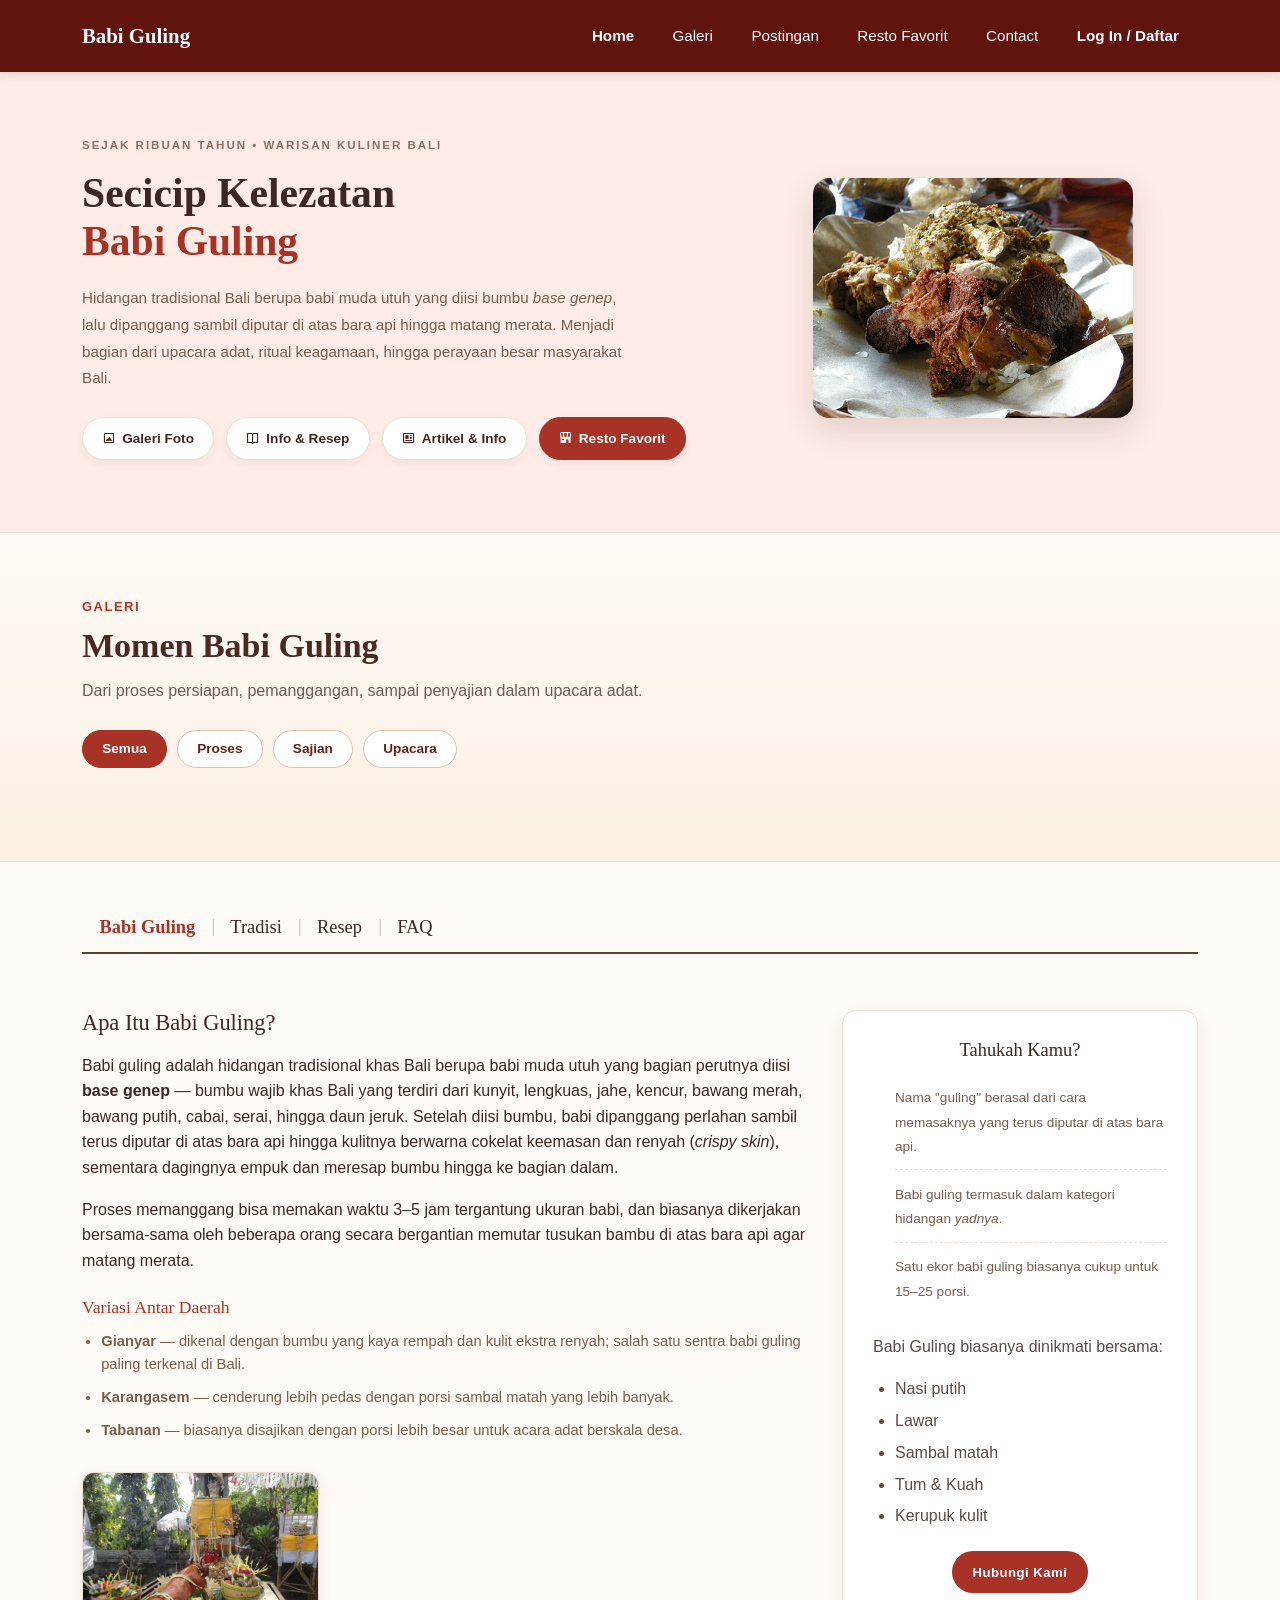
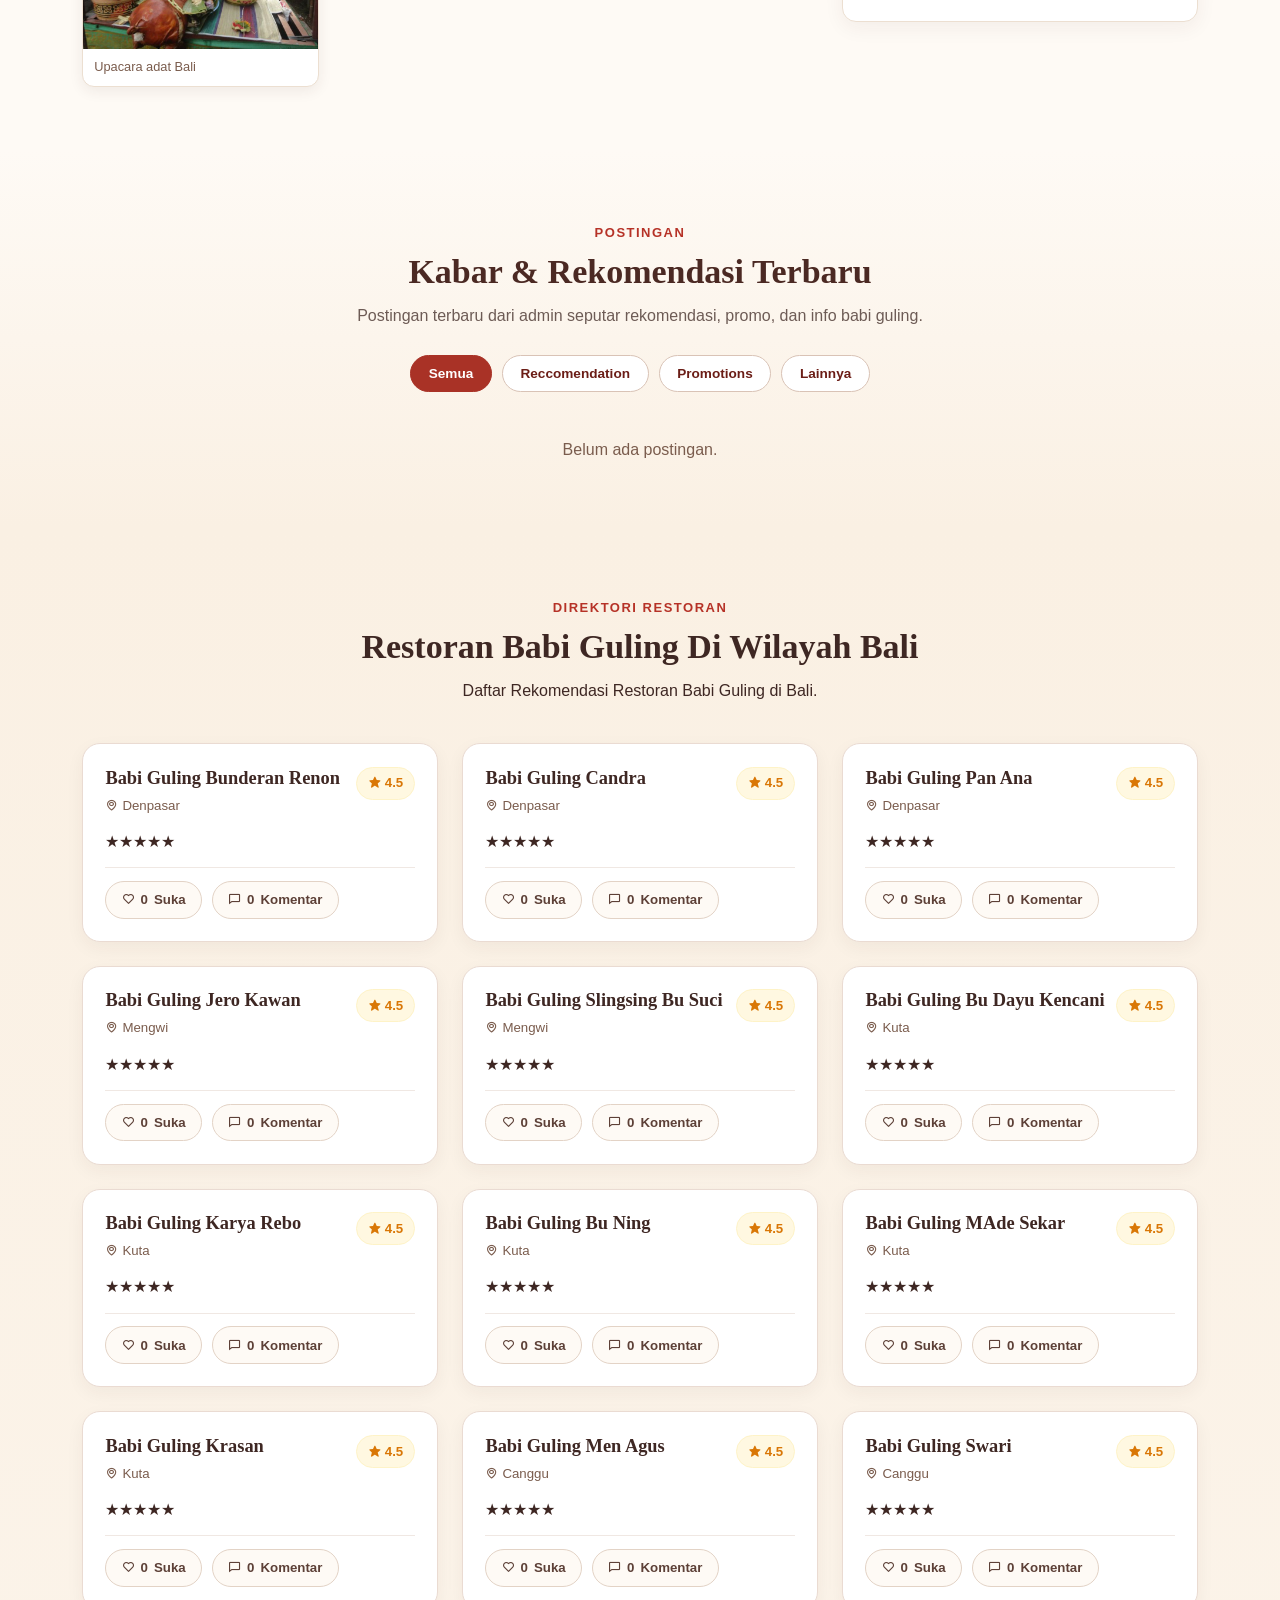
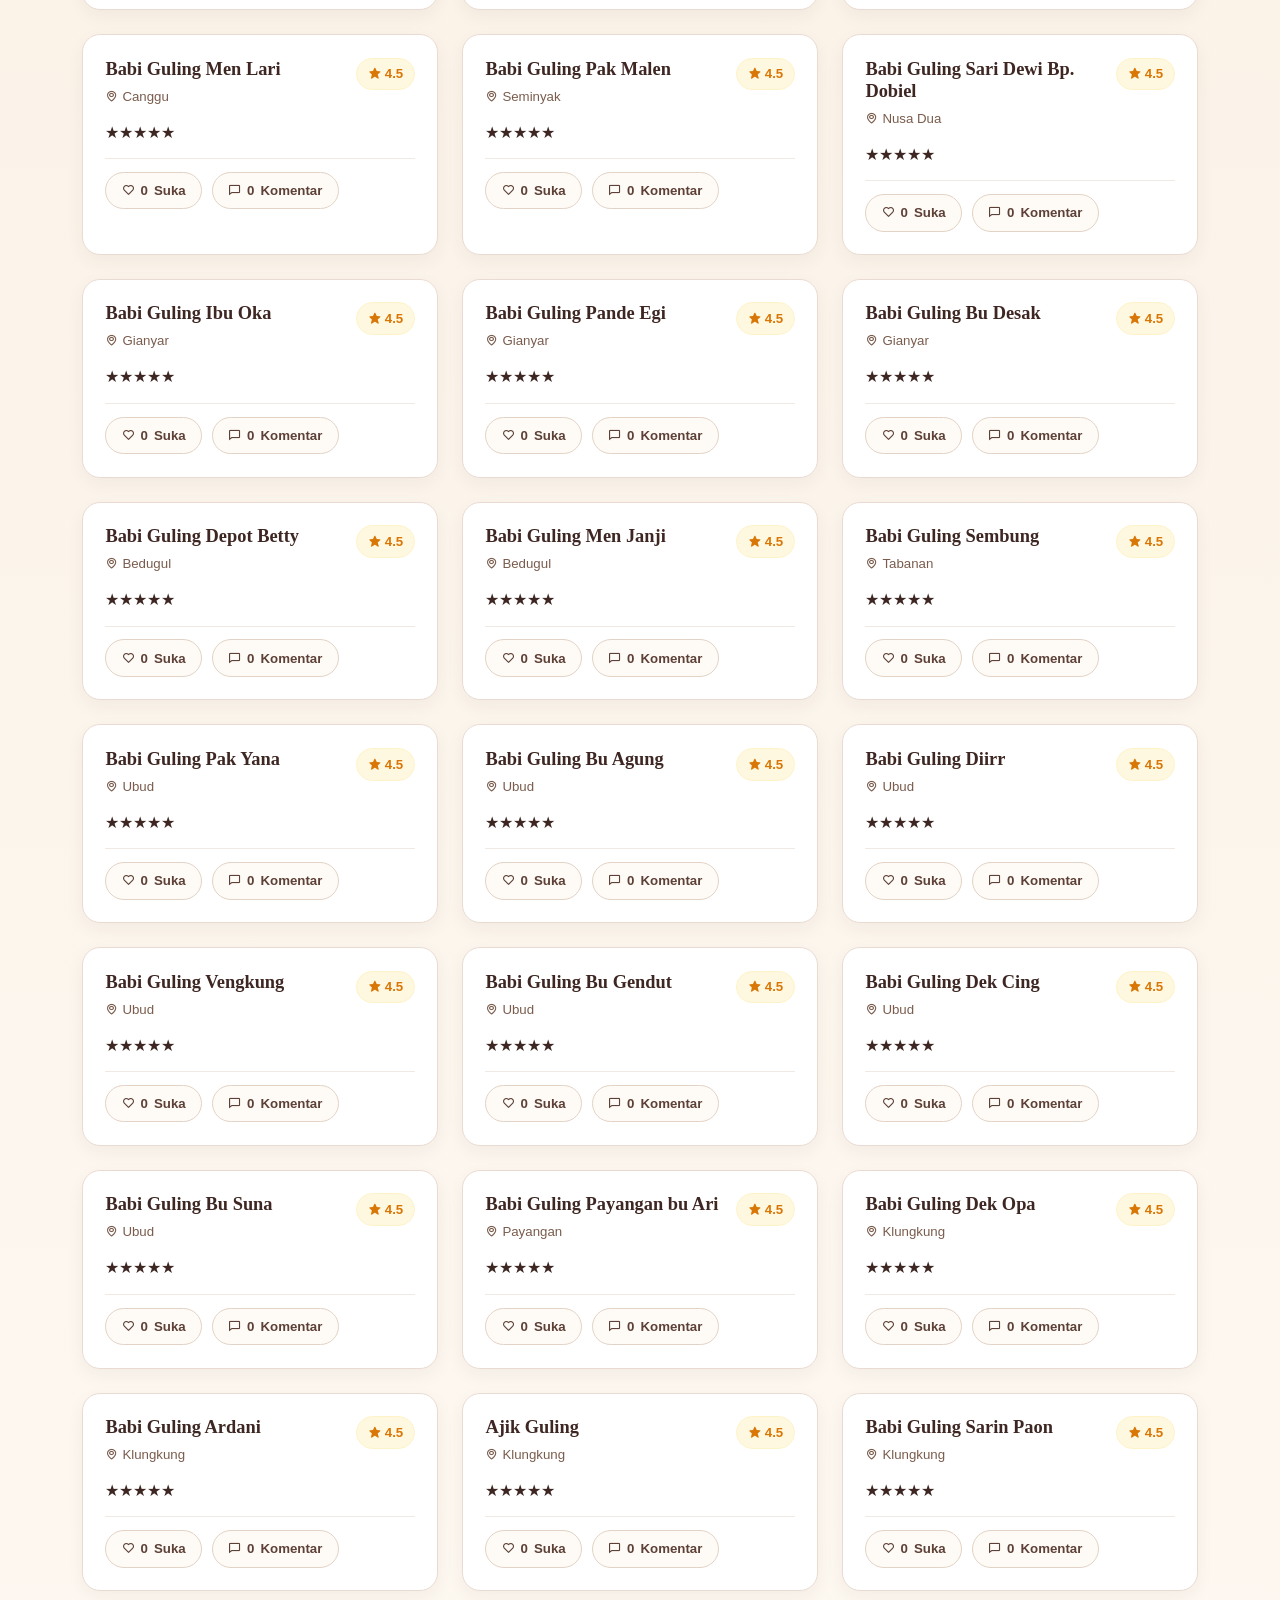
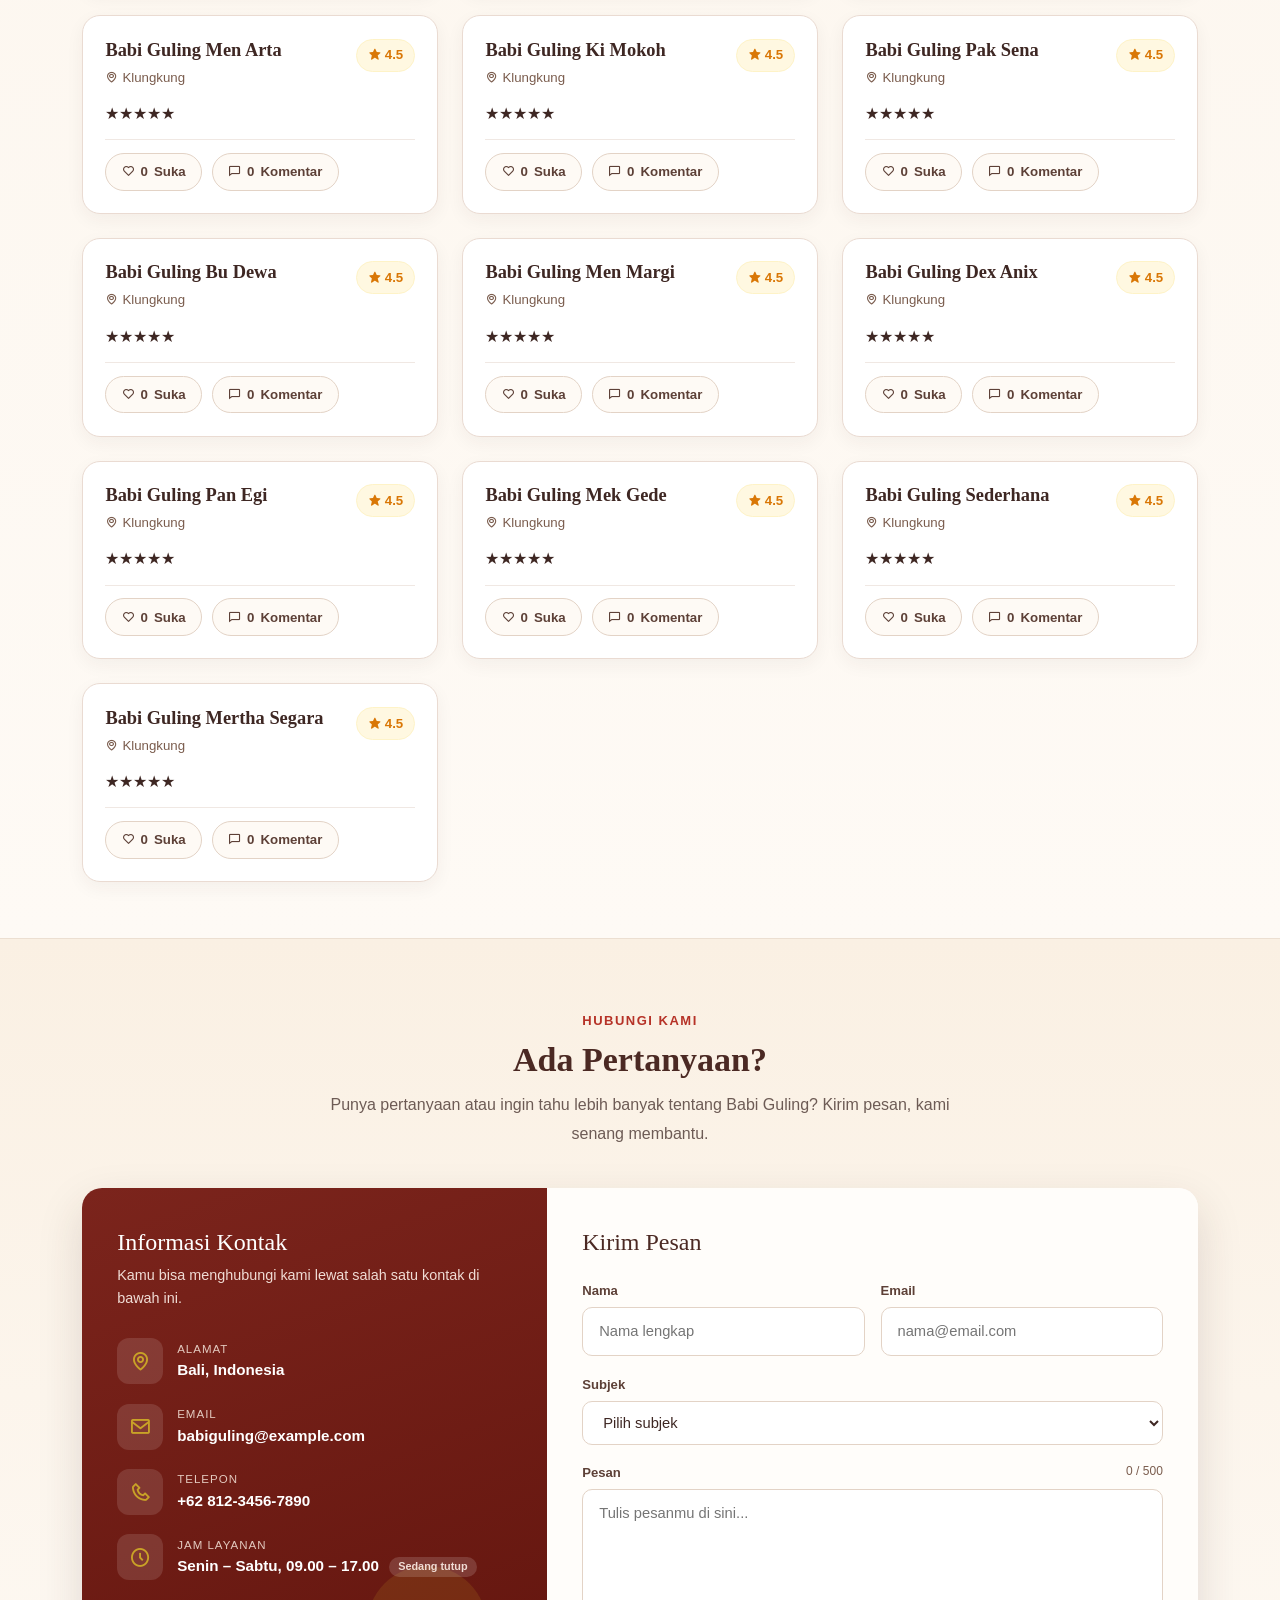
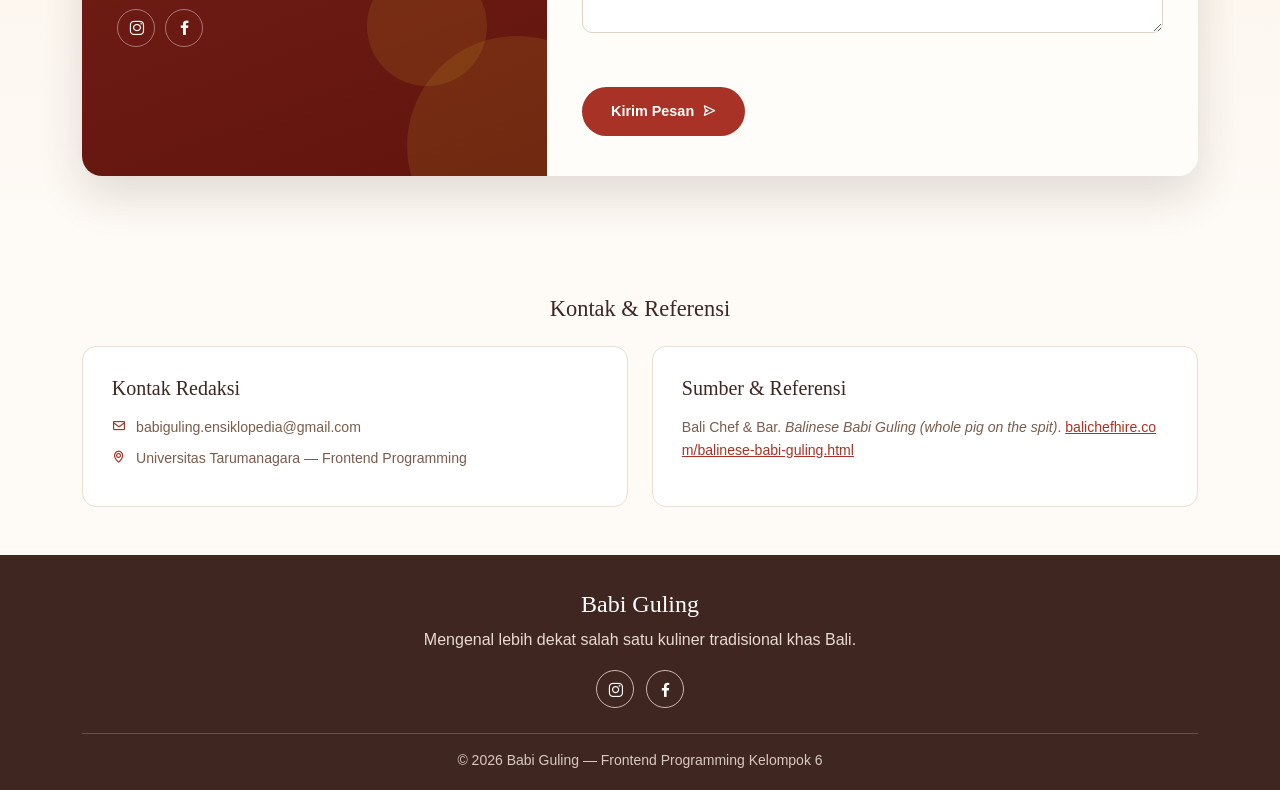
==== commit 846d4ead: "membenarkan index yang tidak benar" ====
--- a/index.html
+++ b/index.html
@@ -27,6 +27,7 @@
                 <ul class="navbar-nav ms-auto align-items-lg-center">
                     <li class="nav-item"><a class="nav-link active" href="#home">Home</a></li>
                     <li class="nav-item"><a class="nav-link" href="#galeri">Galeri</a></li>
+                    <li class="nav-item"><a class="nav-link" href="#postingan">Postingan</a></li>
                     <li class="nav-item"><a class="nav-link" href="#resto">Resto Favorit</a></li>
                     <li class="nav-item"><a class="nav-link" href="#kontak">Contact</a></li>
                     <li class="nav-item" id="authNav">
@@ -43,12 +44,10 @@
             <div class="row align-items-center g-4">
                 <div class="col-lg-7">
                     <p class="banner-eyebrow">SEJAK RIBUAN TAHUN • WARISAN KULINER BALI</p>
-
                     <h1 class="banner-title">
                         Secicip Kelezatan<br>
                         <em>Babi Guling</em>
                     </h1>
-
                     <p class="banner-lead">
                         Hidangan tradisional Bali berupa babi muda utuh yang diisi bumbu
                         <em>base genep</em>, lalu dipanggang sambil diputar di atas bara api
@@ -56,15 +55,17 @@
                         keagamaan, hingga perayaan besar masyarakat Bali.
                     </p>
 
+                    <!-- 4 WIDGET BUTTON UTAMA -->
                     <div class="banner-widgets">
                         <a href="#galeri" class="widget-btn">
                             <i class='bx bx-image-alt'></i> Galeri Foto
                         </a>
-
                         <a href="#tabNav" class="widget-btn">
                             <i class='bx bx-book-open'></i> Info & Resep
                         </a>
-
+                        <a href="#postingan" class="widget-btn">
+                            <i class='bx bx-news'></i> Artikel & Info
+                        </a>
                         <a href="#resto" class="widget-btn widget-highlight">
                             <i class='bx bxs-store-alt'></i> Resto Favorit
                         </a>
@@ -94,62 +95,121 @@
                 <button class="g-filter" data-filter="upacara">Upacara</button>
             </div>
 
+            <div class="tab-content" id="tab-resep">
+            <div class="recipe-header">
+                <p class="recipe-label">RESEP TRADISIONAL BALI</p>
+                <h2>Resep Babi Guling</h2>
+                <p>
+                    Babi guling merupakan hidangan khas Bali yang menggunakan
+                    babi muda dengan bumbu rempah atau <em>base genep</em>.
+                    Bumbu dimasukkan ke bagian dalam babi, kemudian dipanggang
+                    sambil diputar hingga matang merata.
+                </p>-
+            </div>
+
+            <div class="recipe-box">
+                <h3>Bahan Utama</h3>
+                <ul>
+                    <li>1 ekor babi muda, sekitar 8–12 kg</li>
+                    <li>2 sdm garam kasar</li>
+                    <li>2 sdm air jeruk nipis</li>
+                    <li>200 ml minyak kelapa atau minyak goreng</li>
+                    <li>1 ikat daun singkong atau daun pepaya (opsional)</li>
+                </ul>
+            </div>
+
+            <div class="recipe-box">
+                <h3>Bumbu Base Genep</h3>
+                <ul>
+                    <li>15 siung bawang merah</li>
+                    <li>10 siung bawang putih</li>
+                    <li>10 cabai merah keriting</li>
+                    <li>8 cabai rawit</li>
+                    <li>6 butir kemiri sangrai</li>
+                    <li>6 cm kunyit</li>
+                    <li>6 cm jahe</li>
+                    <li>6 cm lengkuas</li>
+                    <li>3 batang serai</li>
+                    <li>1 sdm ketumbar bubuk</li>
+                    <li>1 sdt merica bubuk</li>
+                    <li>6 lembar daun jeruk</li>
+                    <li>2 sdm gula merah</li>
+                    <li>3 sdm garam</li>
+                </ul>
+            </div>
+
+            <div class="recipe-box">
+                <h3>Cara Membuat</h3>
+                <ol>
+                    <li>Haluskan bumbu <em>base genep</em>, kemudian tumis dengan sedikit minyak hingga harum dan matang.</li>
+                    <li>Lumuri bagian dalam babi dengan bumbu yang telah ditumis dan masukkan sisa bumbu ke dalam rongga perut.</li>
+                    <li>Bersihkan dan keringkan bagian kulit, kemudian lumuri dengan garam kasar dan air jeruk nipis.</li>
+                    <li>Panggang babi sambil diputar secara konstan agar matang secara merata.</li>
+                    <li>Olesi dengan minyak secara berkala selama proses pemanggangan.</li>
+                    <li>Panggang hingga kulit menjadi renyah dan berwarna kecokelatan, kemudian diamkan sebentar sebelum dipotong dan disajikan.</li>
+                </ol>
+            </div>
+
+            <div class="recipe-source">
+            <span>Sumber resep</span>
+            <a href="https://masakapa.id/resep/babi-guling/e0449e60-d28b-44f5-af8f-8ef6e982406a" target="_blank">
+                MasakApa — Resep Babi Guling
+                <i class='bx bx-link-external'></i>
+            </a>
+            </div>
+                <div class="tab-photos">
+                    <figure><img src="base-genep-final.jpg" alt="Bumbu base genep" onerror="this.closest('figure').remove()"><figcaption>Bumbu base genep</figcaption></figure>
+                </div>
+
+            <div class="tab-photos">
+                <figure>
+                    <img src="base-genep-final.jpg" alt="Bumbu base genep" onerror="this.closest('figure').remove()">
+                    <figcaption>Bumbu base genep</figcaption>
             <div class="gallery-mosaic">
                 <figure class="g-item g-big" data-cat="proses" data-icon="bxs-flame">
                     <img src="sejarah-babi-guling-1.jpeg" alt="Proses memanggang babi guling">
                     <figcaption><span>Proses</span>Pemanggangan babi di atas bara api</figcaption>
                 </figure>
-
                 <figure class="g-item" data-cat="proses" data-icon="bxs-leaf">
                     <img src="base-genep-final.jpg" alt="Bumbu base genep yang sudah jadi.">
                     <figcaption><span>Proses</span>Bumbu base genep</figcaption>
                 </figure>
-
                 <figure class="g-item g-tall" data-cat="sajian" data-icon="bxs-dish">
                     <img src="lengkap1.jpg" alt="Sepiring nasi babi guling bali dengan sup.">
                     <figcaption><span>Sajian</span>Sajian lengkap babi guling</figcaption>
                 </figure>
-
                 <figure class="g-item" data-cat="upacara" data-icon="bxs-church">
                     <img src="upacara.jpg" alt="Daging babi sebagai persembahan ritual Bali.">
                     <figcaption><span>Upacara</span>Upacara adat Bali</figcaption>
                 </figure>
-
                 <figure class="g-item" data-cat="proses" data-icon="bxs-group">
                     <img src="babipiring.jpg" alt="Babi guling yang sudah matang dipotong.">
                     <figcaption><span>Proses</span>Irisan babi guling di piring</figcaption>
                 </figure>
-
                 <figure class="g-item" data-cat="sajian" data-icon="bxs-food-menu">
                     <img src="dishfull.jpg" alt="Nasi campur babi guling dengan lawar, kulit krispi, dan sate.">
                     <figcaption><span>Sajian</span>Nasi campur babi guling</figcaption>
                 </figure>
-
                 <figure class="g-item" data-cat="sajian" data-icon="bxs-bowl-hot">
                     <img src="babimatah.jpg" alt="Babi panggang krispi dengan sambal matah.">
                     <figcaption><span>Sajian</span>Dengan sambal matah</figcaption>
                 </figure>
-
                 <figure class="g-item" data-cat="upacara" data-icon="bxs-star">
                     <img src="persembahanbabi.jpg" alt="Persembahan upacara Usaba Sumbu.">
                     <figcaption><span>Upacara</span>Persembahan Tradisi Ngusaba Sumbu</figcaption>
                 </figure>
-
                 <figure class="g-item" data-cat="upacara" data-icon="bxs-landmark">
                     <img src="usabasumbu.jpeg" alt="Usaba Sumbu ritual adat Hindu.">
                     <figcaption><span>Upacara</span>Ritual Usaba Sumbu</figcaption>
                 </figure>
-
                 <figure class="g-item" data-cat="sajian" data-icon="bxs-heart">
                     <img src="anekasam.jpg" alt="Babi guling utuh dengan aneka sambal">
                     <figcaption><span>Sajian</span>Babi guling &amp; aneka sambal</figcaption>
                 </figure>
-
                 <figure class="g-item" data-cat="sajian" data-icon="bxs-dish">
                     <img src="lawarkrispi.jpg" alt="Pendamping babi guling.">
                     <figcaption><span>Sajian</span>Kulit krispi, lawar, &amp; sate</figcaption>
                 </figure>
-
                 <figure class="g-item" data-cat="sajian" data-icon="bxs-bowl-rice">
                     <img src="nascam.jpg" alt="Nasi campur khas Bali.">
                     <figcaption><span>Sajian</span>Nasi campur khas Bali</figcaption>
@@ -172,7 +232,6 @@
                 <div class="col-lg-8">
                     <div class="tab-content active" id="tab-babi-guling">
                         <h3 class="tab-heading">Apa Itu Babi Guling?</h3>
-
                         <p>
                             Babi guling adalah hidangan tradisional khas Bali berupa babi muda utuh
                             yang bagian perutnya diisi <strong>base genep</strong> — bumbu wajib khas
@@ -182,7 +241,6 @@
                             berwarna cokelat keemasan dan renyah (<em>crispy skin</em>), sementara
                             dagingnya empuk dan meresap bumbu hingga ke bagian dalam.
                         </p>
-
                         <p>
                             Proses memanggang bisa memakan waktu 3–5 jam tergantung ukuran babi,
                             dan biasanya dikerjakan bersama-sama oleh beberapa orang secara
@@ -190,7 +248,6 @@
                         </p>
 
                         <h4 class="tab-subheading">Variasi Antar Daerah</h4>
-
                         <ul class="info-list">
                             <li><strong>Gianyar</strong> — dikenal dengan bumbu yang kaya rempah dan kulit ekstra renyah; salah satu sentra babi guling paling terkenal di Bali.</li>
                             <li><strong>Karangasem</strong> — cenderung lebih pedas dengan porsi sambal matah yang lebih banyak.</li>
@@ -202,7 +259,6 @@
                                 <img src="upacara.jpg" alt="Upacara adat Bali" onerror="this.closest('figure').remove()">
                                 <figcaption>Upacara adat Bali</figcaption>
                             </figure>
-
                             <figure>
                                 <img src="lengkap.jpg" alt="Babi guling dalam perayaan" onerror="this.closest('figure').remove()">
                                 <figcaption>Babi guling dalam perayaan</figcaption>
@@ -212,7 +268,6 @@
 
                     <div class="tab-content" id="tab-tradisi">
                         <h3 class="tab-heading">Babi Guling dalam Tradisi Bali</h3>
-
                         <p>
                             Bagi masyarakat Hindu Bali, babi guling bukan sekadar makanan, melainkan
                             bagian dari <em>yadnya</em> — persembahan sebagai ungkapan rasa syukur
@@ -220,7 +275,6 @@
                         </p>
 
                         <h4 class="tab-subheading">Kapan Disajikan?</h4>
-
                         <ul class="info-list">
                             <li><strong>Odalan</strong> — upacara peringatan hari jadi pura, digelar setiap 210 hari sekali menurut kalender Bali.</li>
                             <li><strong>Ngaben</strong> — upacara kremasi/pelepasan roh, di mana babi guling menjadi bagian dari sesajen.</li>
@@ -229,7 +283,6 @@
                         </ul>
 
                         <h4 class="tab-subheading">Peran Sosial</h4>
-
                         <p>
                             Proses memasak babi guling secara tradisional dikerjakan bergotong royong
                             oleh warga banjar (satuan komunitas adat), biasanya dipimpin oleh
@@ -238,15 +291,8 @@
                         </p>
 
                         <div class="tab-photos">
-                            <figure>
-                                <img src="persembahanbabi.jpg" alt="Persembahan tradisi Ngusaba Sumbu" onerror="this.closest('figure').remove()">
-                                <figcaption>Persembahan tradisi Ngusaba Sumbu</figcaption>
-                            </figure>
-
-                            <figure>
-                                <img src="usabasumbu.jpeg" alt="Ritual Usaba Sumbu" onerror="this.closest('figure').remove()">
-                                <figcaption>Ritual Usaba Sumbu</figcaption>
-                            </figure>
+                            <figure><img src="persembahanbabi.jpg" alt="Persembahan tradisi Ngusaba Sumbu" onerror="this.closest('figure').remove()"><figcaption>Persembahan tradisi Ngusaba Sumbu</figcaption></figure>
+                            <figure><img src="usabasumbu.jpeg" alt="Ritual Usaba Sumbu" onerror="this.closest('figure').remove()"><figcaption>Ritual Usaba Sumbu</figcaption></figure>
                         </div>
                     </div>
 
@@ -313,7 +359,6 @@
 
                     <div class="tab-content" id="tab-faq">
                         <h3 class="tab-heading">Frequently Asked Questions</h3>
-
                         <div class="accordion faq-accordion" id="faqAccordion">
                             <div class="accordion-item">
                                 <h2 class="accordion-header">
@@ -321,21 +366,18 @@
                                         Apa itu base genep?
                                     </button>
                                 </h2>
-
                                 <div id="faq1" class="accordion-collapse collapse" data-bs-parent="#faqAccordion">
                                     <div class="accordion-body">
                                         Base genep adalah campuran bumbu dasar khas Bali yang terdiri dari kunyit, lengkuas, jahe, kencur, bawang merah, bawang putih, cabai, serai, dan daun jeruk.
                                     </div>
                                 </div>
                             </div>
-
                             <div class="accordion-item">
                                 <h2 class="accordion-header">
                                     <button class="accordion-button collapsed" type="button" data-bs-toggle="collapse" data-bs-target="#faq2">
                                         Kenapa kulit babi guling bisa krispi?
                                     </button>
                                 </h2>
-
                                 <div id="faq2" class="accordion-collapse collapse" data-bs-parent="#faqAccordion">
                                     <div class="accordion-body">
                                         Kulit dilumuri campuran air jeruk nipis/kunyit, lalu dipanggang perlahan sambil terus diputar di atas bara api.
@@ -349,15 +391,12 @@
                 <div class="col-lg-4">
                     <div class="cta-card">
                         <h4 class="cta-title">Tahukah Kamu?</h4>
-
                         <ul class="fact-list">
                             <li>Nama "guling" berasal dari cara memasaknya yang terus diputar di atas bara api.</li>
                             <li>Babi guling termasuk dalam kategori hidangan <em>yadnya</em>.</li>
                             <li>Satu ekor babi guling biasanya cukup untuk 15–25 porsi.</li>
                         </ul>
-
                         <p>Babi Guling biasanya dinikmati bersama:</p>
-
                         <ul>
                             <li>Nasi putih</li>
                             <li>Lawar</li>
@@ -365,7 +404,6 @@
                             <li>Tum & Kuah</li>
                             <li>Kerupuk kulit</li>
                         </ul>
-
                         <a href="#kontak" class="cta-btn">Hubungi Kami</a>
                     </div>
                 </div>
@@ -373,7 +411,28 @@
         </div>
     </section>
 
-    <!-- RESTO FAVORIT -->
+    <!-- POSTINGAN SECTION -->
+    <section id="postingan" class="posts-section">
+        <div class="container">
+            <div class="posts-head text-center">
+                <p class="recipe-label">POSTINGAN</p>
+                <h2>Kabar &amp; Rekomendasi Terbaru</h2>
+                <p>Postingan terbaru dari admin seputar rekomendasi, promo, dan info babi guling.</p>
+            </div>
+
+            <div class="gallery-filter justify-content-center" id="postFilter">
+                <button type="button" class="p-filter active" data-cat="all">Semua</button>
+                <button type="button" class="p-filter" data-cat="Reccomendation">Reccomendation</button>
+                <button type="button" class="p-filter" data-cat="Promotions">Promotions</button>
+                <button type="button" class="p-filter" data-cat="Lainnya">Lainnya</button>
+            </div>
+
+            <div class="posts-grid" id="publicPosts"></div>
+            <p class="posts-empty" id="postsEmpty">Belum ada postingan.</p>
+        </div>
+    </section>
+
+
     <section id="resto" class="resto-section">
         <div class="container">
             <div class="resto-head text-center">
@@ -383,7 +442,7 @@
             </div>
 
             <div class="resto-grid" id="restoGrid">
-                <!-- Card restoran dirender dinamis oleh JavaScript -->
+                <!-- Card Restoran Dirender Dinamis oleh JavaScript -->
             </div>
         </div>
     </section>
@@ -394,18 +453,13 @@
             <div class="contact-head text-center">
                 <p class="recipe-label">HUBUNGI KAMI</p>
                 <h2>Ada Pertanyaan?</h2>
-                <p>
-                    Punya pertanyaan atau ingin tahu lebih banyak tentang Babi Guling?
-                    Kirim pesan, kami senang membantu.
-                </p>
+                <p>Punya pertanyaan atau ingin tahu lebih banyak tentang Babi Guling? Kirim pesan, kami senang membantu.</p>
             </div>
 
             <div class="contact-grid">
                 <div class="contact-info">
                     <h3>Informasi Kontak</h3>
-                    <p class="contact-info-sub">
-                        Kamu bisa menghubungi kami lewat salah satu kontak di bawah ini.
-                    </p>
+                    <p class="contact-info-sub">Kamu bisa menghubungi kami lewat salah satu kontak di bawah ini.</p>
 
                     <ul class="contact-list">
                         <li>
@@ -415,7 +469,6 @@
                                 <p>Bali, Indonesia</p>
                             </div>
                         </li>
-
                         <li class="copyable" data-copy="babiguling@example.com" title="Klik untuk menyalin">
                             <span class="ci-icon"><i class='bx bx-envelope'></i></span>
                             <div>
@@ -424,7 +477,6 @@
                             </div>
                             <i class='bx bx-copy ci-copy'></i>
                         </li>
-
                         <li class="copyable" data-copy="+62 812-3456-7890" title="Klik untuk menyalin">
                             <span class="ci-icon"><i class='bx bx-phone'></i></span>
                             <div>
@@ -433,28 +485,23 @@
                             </div>
                             <i class='bx bx-copy ci-copy'></i>
                         </li>
-
                         <li>
                             <span class="ci-icon"><i class='bx bx-time-five'></i></span>
                             <div>
                                 <small>Jam Layanan</small>
-                                <p>
-                                    Senin – Sabtu, 09.00 – 17.00
-                                    <span class="open-badge" id="openBadge"></span>
-                                </p>
+                                <p>Senin – Sabtu, 09.00 – 17.00 <span class="open-badge" id="openBadge"></span></p>
                             </div>
                         </li>
                     </ul>
 
-                    <div class="contact-social">
-                        <a href="#"><i class='bx bxl-instagram'></i></a>
-                        <a href="#"><i class='bx bxl-facebook'></i></a>
+                  <div class="contact-social">
+                        <a href="instagram.html" target="_blank"><i class='bx bxl-instagram'></i></a>
+                        <a href="facebook.html" target="_blank"><i class='bx bxl-facebook'></i></a>
                     </div>
                 </div>
 
                 <div class="contact-form-card">
                     <h3>Kirim Pesan</h3>
-
                     <form id="contactForm" novalidate>
                         <div class="cf-row">
                             <div class="cf-group">
@@ -462,7 +509,6 @@
                                 <input type="text" id="cfNama" placeholder="Nama lengkap">
                                 <small class="cf-msg"></small>
                             </div>
-
                             <div class="cf-group">
                                 <label for="cfEmail">Email</label>
                                 <input type="email" id="cfEmail" placeholder="nama@email.com">
@@ -472,7 +518,6 @@
 
                         <div class="cf-group">
                             <label for="cfSubjek">Subjek</label>
-
                             <select id="cfSubjek">
                                 <option value="">Pilih subjek</option>
                                 <option>Pertanyaan Umum</option>
@@ -480,18 +525,12 @@
                                 <option>Saran &amp; Masukan</option>
                                 <option>Lainnya</option>
                             </select>
-
                             <small class="cf-msg"></small>
                         </div>
 
                         <div class="cf-group">
-                            <label for="cfPesan">
-                                Pesan
-                                <span class="cf-count" id="cfCount">0 / 500</span>
-                            </label>
-
+                            <label for="cfPesan">Pesan <span class="cf-count" id="cfCount">0 / 500</span></label>
                             <textarea id="cfPesan" rows="5" maxlength="500" placeholder="Tulis pesanmu di sini..."></textarea>
-
                             <small class="cf-msg"></small>
                         </div>
 
@@ -502,8 +541,7 @@
                         </button>
 
                         <p class="cf-success" id="cfSuccess">
-                            <i class='bx bx-check-circle'></i>
-                            Terima kasih! Pesanmu sudah terkirim.
+                            <i class='bx bx-check-circle'></i> Terima kasih! Pesanmu sudah terkirim.
                         </p>
                     </form>
                 </div>
@@ -515,32 +553,18 @@
     <section class="py-5">
         <div class="container">
             <h3 class="tab-heading text-center mb-4">Kontak &amp; Referensi</h3>
-
             <div class="row justify-content-center g-4">
                 <div class="col-md-6">
                     <div class="kontak-box">
                         <h5>Kontak Redaksi</h5>
-                        <p>
-                            <i class='bx bx-envelope'></i>
-                            babiguling.ensiklopedia@gmail.com
-                        </p>
-                        <p>
-                            <i class='bx bx-map'></i>
-                            Universitas Tarumanagara — Frontend Programming
-                        </p>
-                    </div>
-                </div>
-
+                        <p><i class='bx bx-envelope'></i> babiguling.ensiklopedia@gmail.com</p>
+                        <p><i class='bx bx-map'></i> Universitas Tarumanagara — Frontend Programming</p>
+                    </div>
+                </div>
                 <div class="col-md-6">
                     <div class="kontak-box">
                         <h5>Sumber &amp; Referensi</h5>
-                        <p>
-                            Bali Chef &amp; Bar.
-                            <em>Balinese Babi Guling (whole pig on the spit)</em>.
-                            <a href="https://www.balichefhire.com/balinese-babi-guling.html" target="_blank" rel="noopener">
-                                balichefhire.com/balinese-babi-guling.html
-                            </a>
-                        </p>
+                        <p>Bali Chef &amp; Bar. <em>Balinese Babi Guling (whole pig on the spit)</em>. <a href="https://www.balichefhire.com/balinese-babi-guling.html" target="_blank" rel="noopener">balichefhire.com/balinese-babi-guling.html</a></p>
                     </div>
                 </div>
             </div>
@@ -552,13 +576,11 @@
             <div class="footer-content">
                 <h3>Babi Guling</h3>
                 <p>Mengenal lebih dekat salah satu kuliner tradisional khas Bali.</p>
-
-                <div class="footer-social">
-                    <a href="#"><i class='bx bxl-instagram'></i></a>
-                    <a href="#"><i class='bx bxl-facebook'></i></a>
-                </div>
-            </div>
-
+              <div class="footer-social">
+            <a href="instagram.html" target="_blank"><i class='bx bxl-instagram'></i></a>
+            <a href="facebook.html" target="_blank"><i class='bx bxl-facebook'></i></a>
+        </div>
+            </div>
             <div class="footer-bottom">
                 <p>&copy; 2026 Babi Guling — Frontend Programming Kelompok 6</p>
             </div>
@@ -570,5 +592,32 @@
     <script src="https://code.jquery.com/jquery-3.7.1.min.js"></script>
     <script src="https://cdn.jsdelivr.net/npm/bootstrap@5.3.3/dist/js/bootstrap.bundle.min.js"></script>
     <script src="script.js"></script>
+
+        <script src="script.js"></script>
+
+    <script>
+    $('#contactForm').on('submit', function () {
+        const nama   = $('#cfNama').val().trim();
+        const email  = $('#cfEmail').val().trim();
+        const subjek = $('#cfSubjek').val();
+        const isi    = $('#cfPesan').val().trim();
+
+        // skip kalau belum valid (biar sama kayak validasi yang udah ada)
+        if (!nama || !email.includes('@') || !subjek || !isi) return;
+
+        const data = JSON.parse(localStorage.getItem('pesanMasuk') || '[]');
+        data.unshift({
+            id: Date.now(),
+            nama: nama,
+            email: email,
+            subjek: subjek,
+            isi: isi,
+            waktu: new Date().toLocaleString('id-ID')
+        });
+        localStorage.setItem('pesanMasuk', JSON.stringify(data));
+    });
+    </script>
+</body>
+</html>
 </body>
 </html>
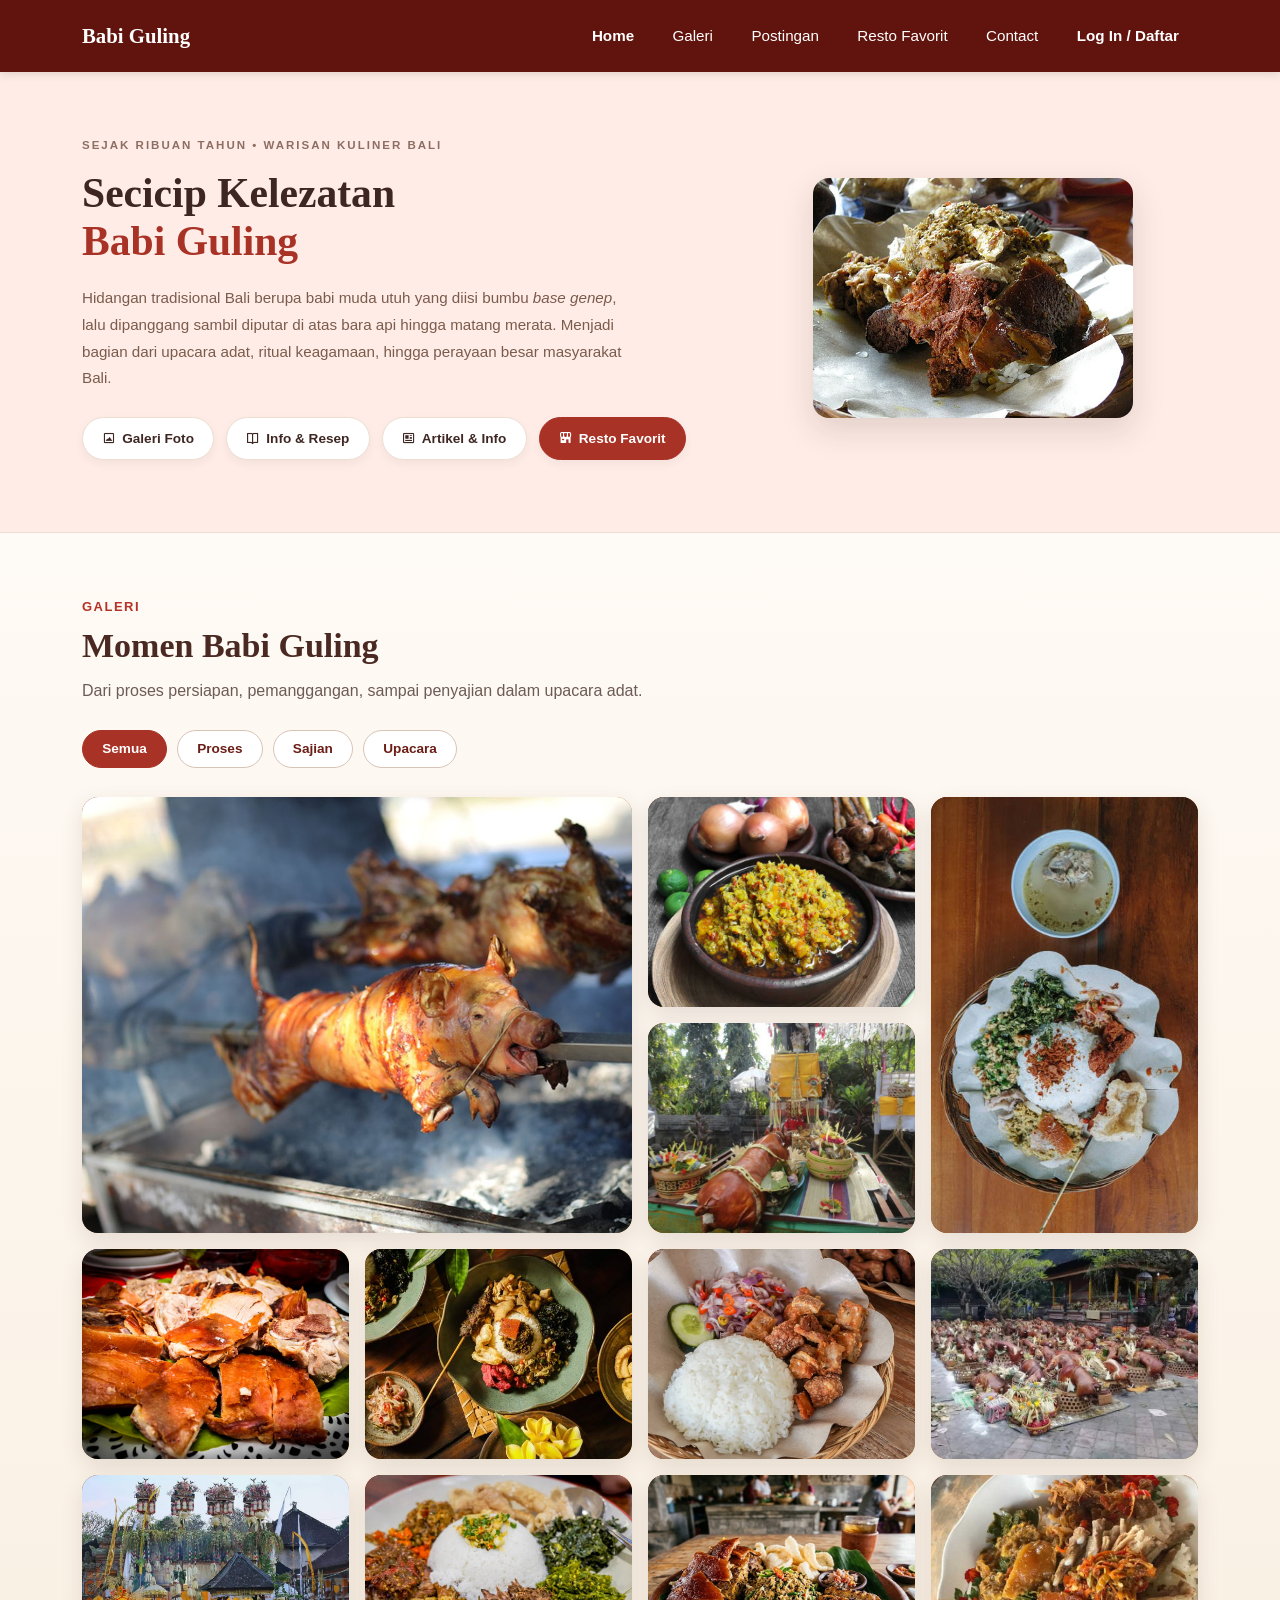
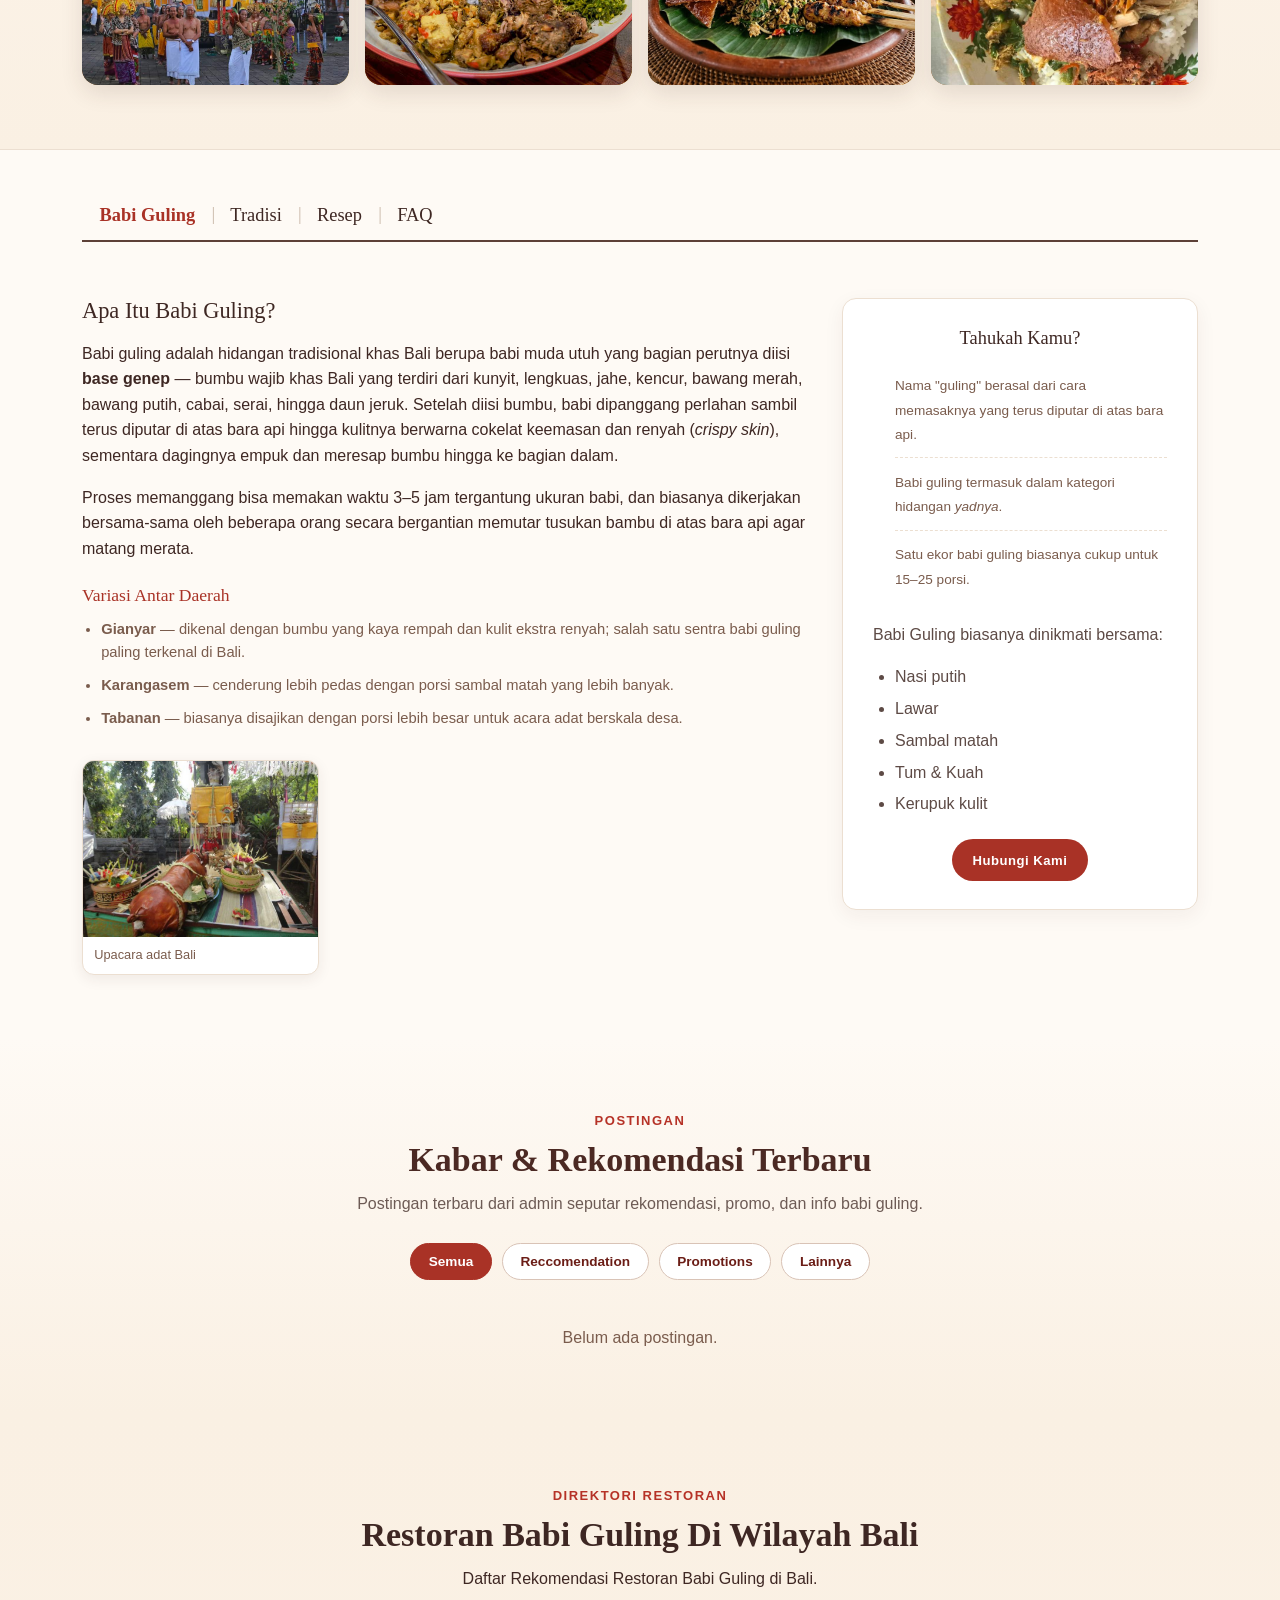
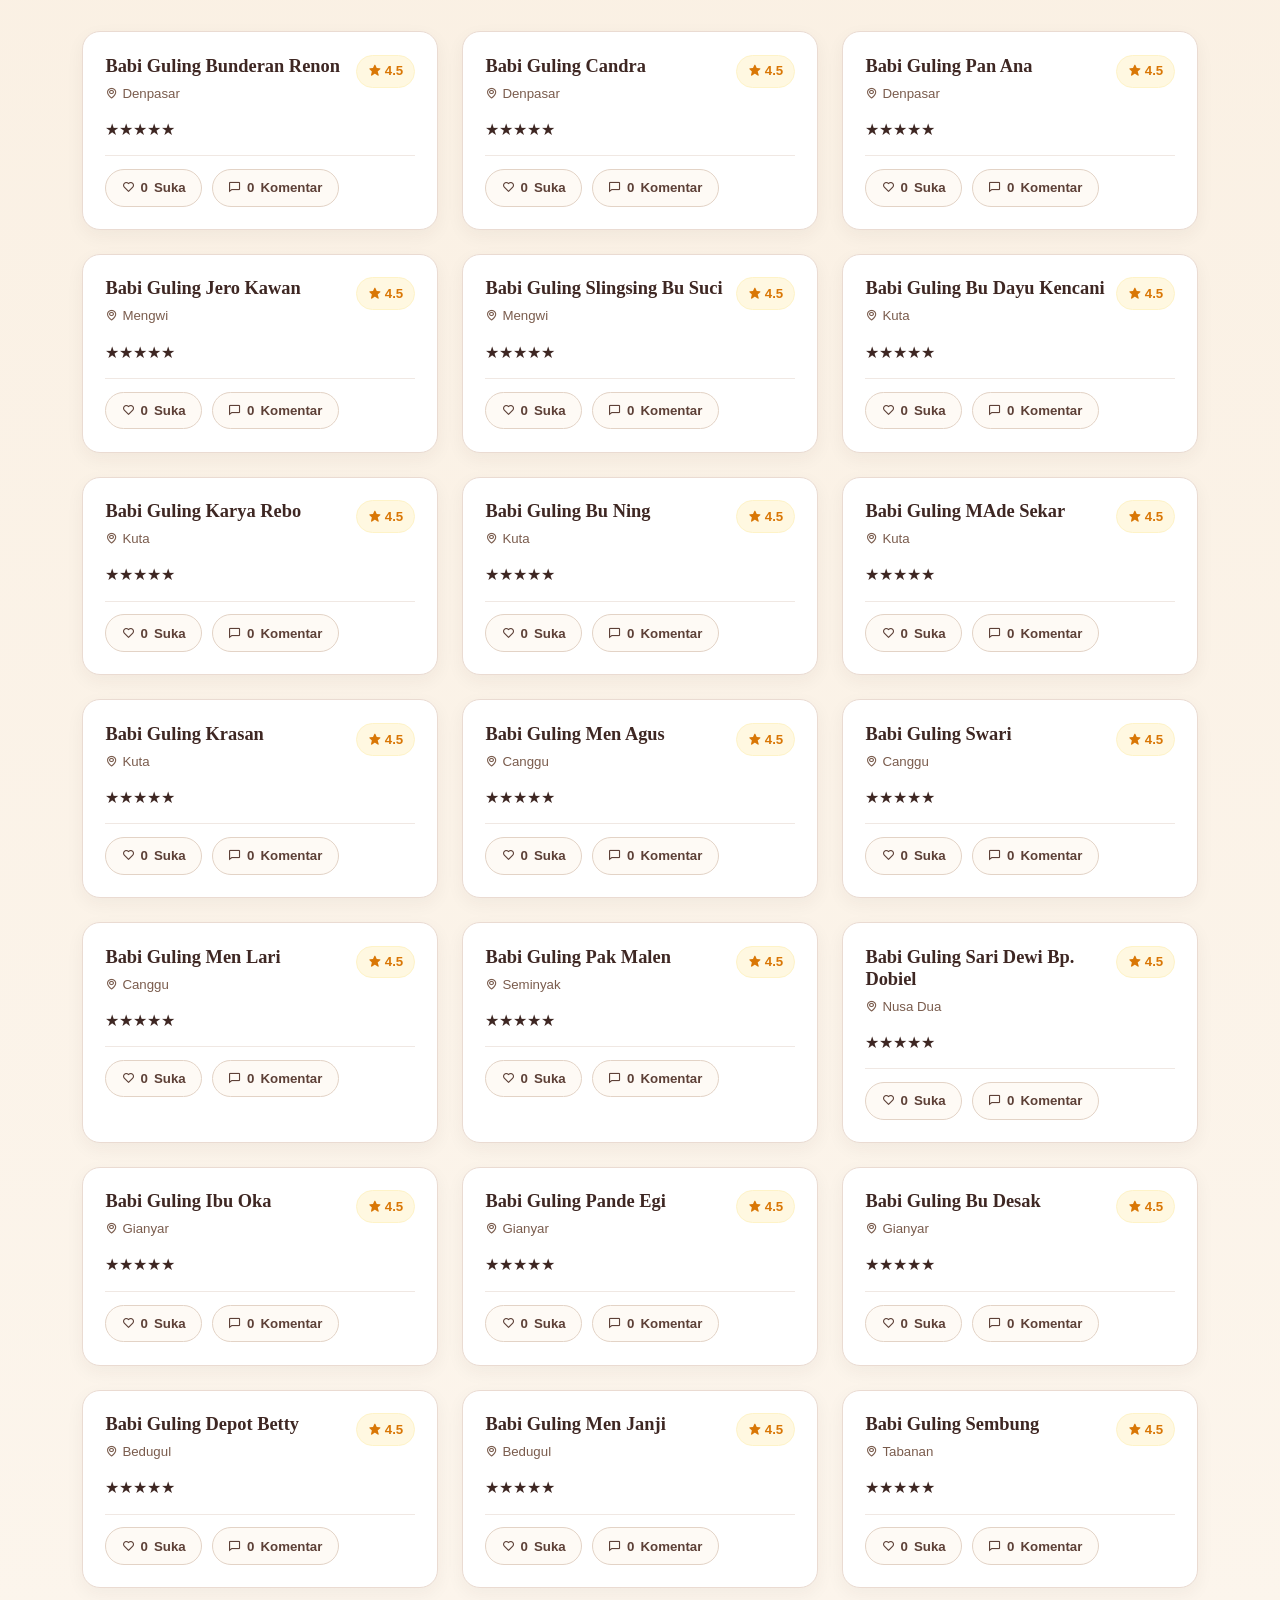
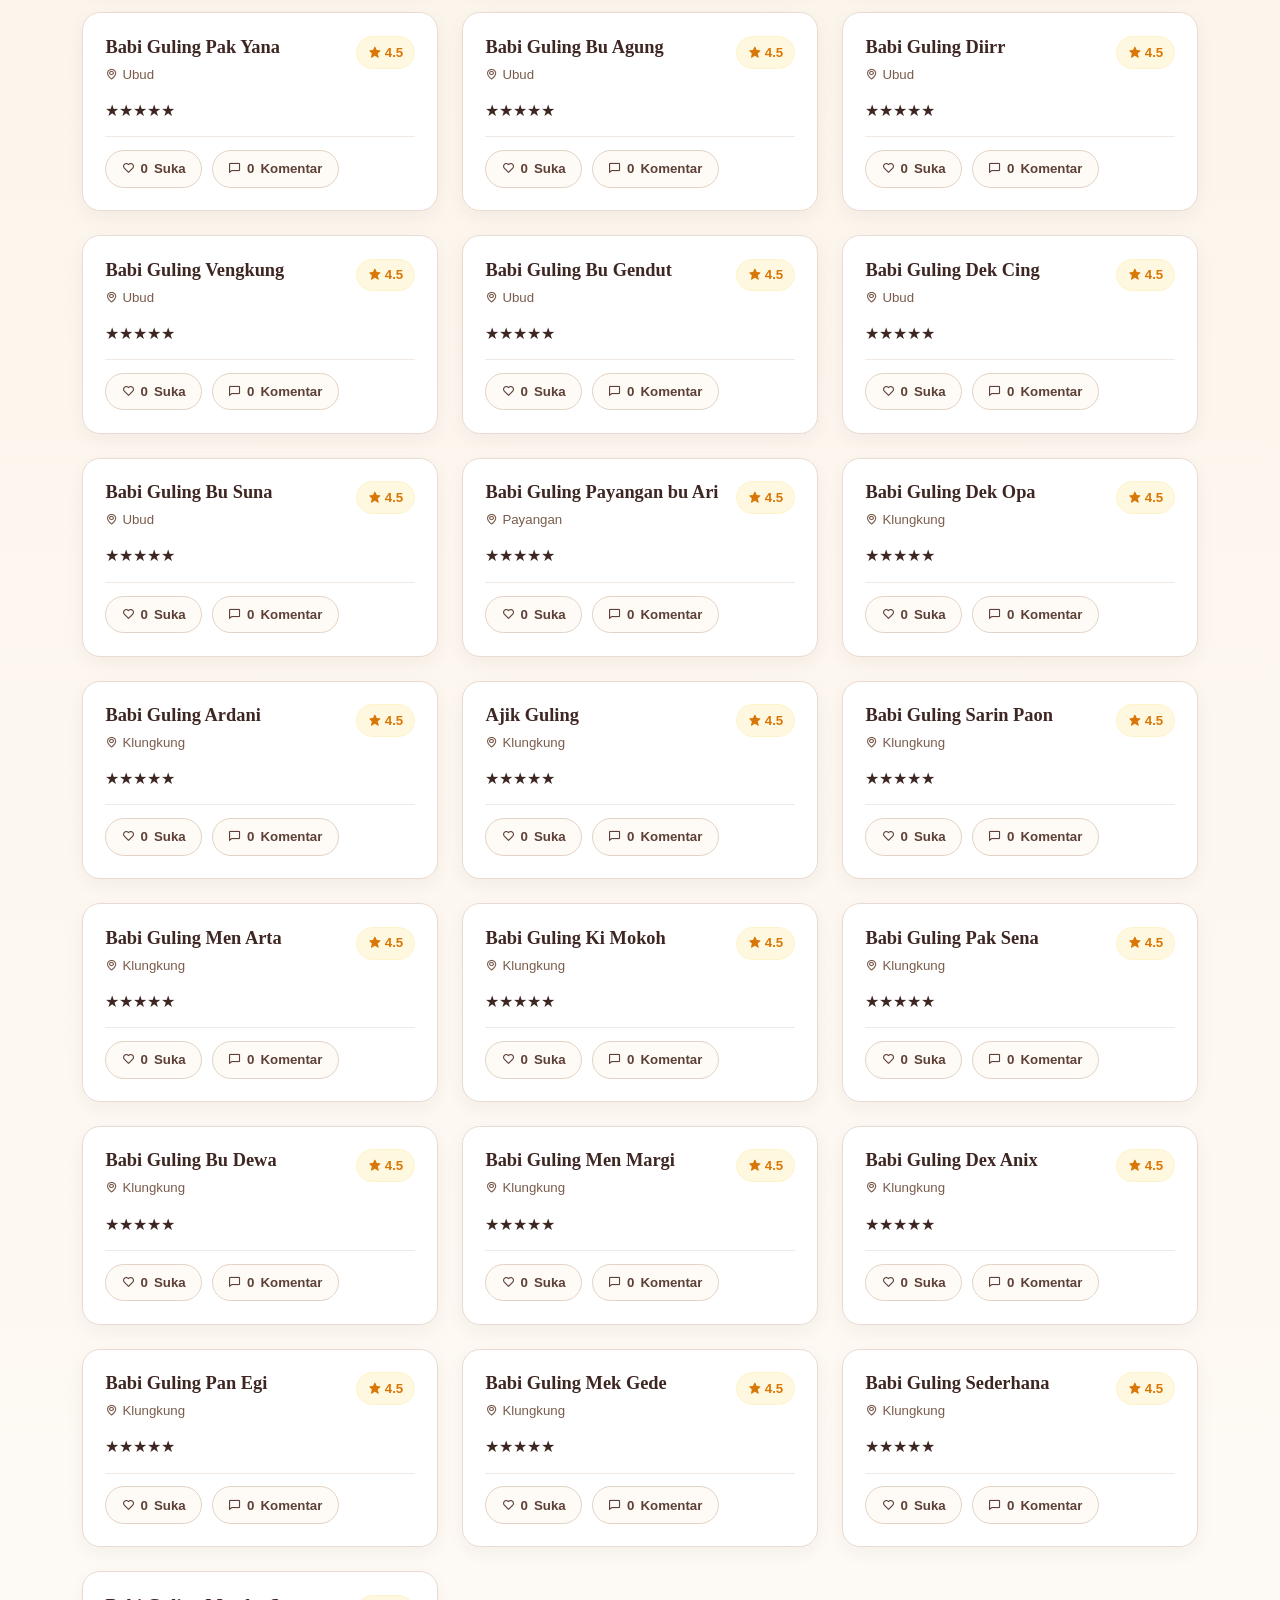
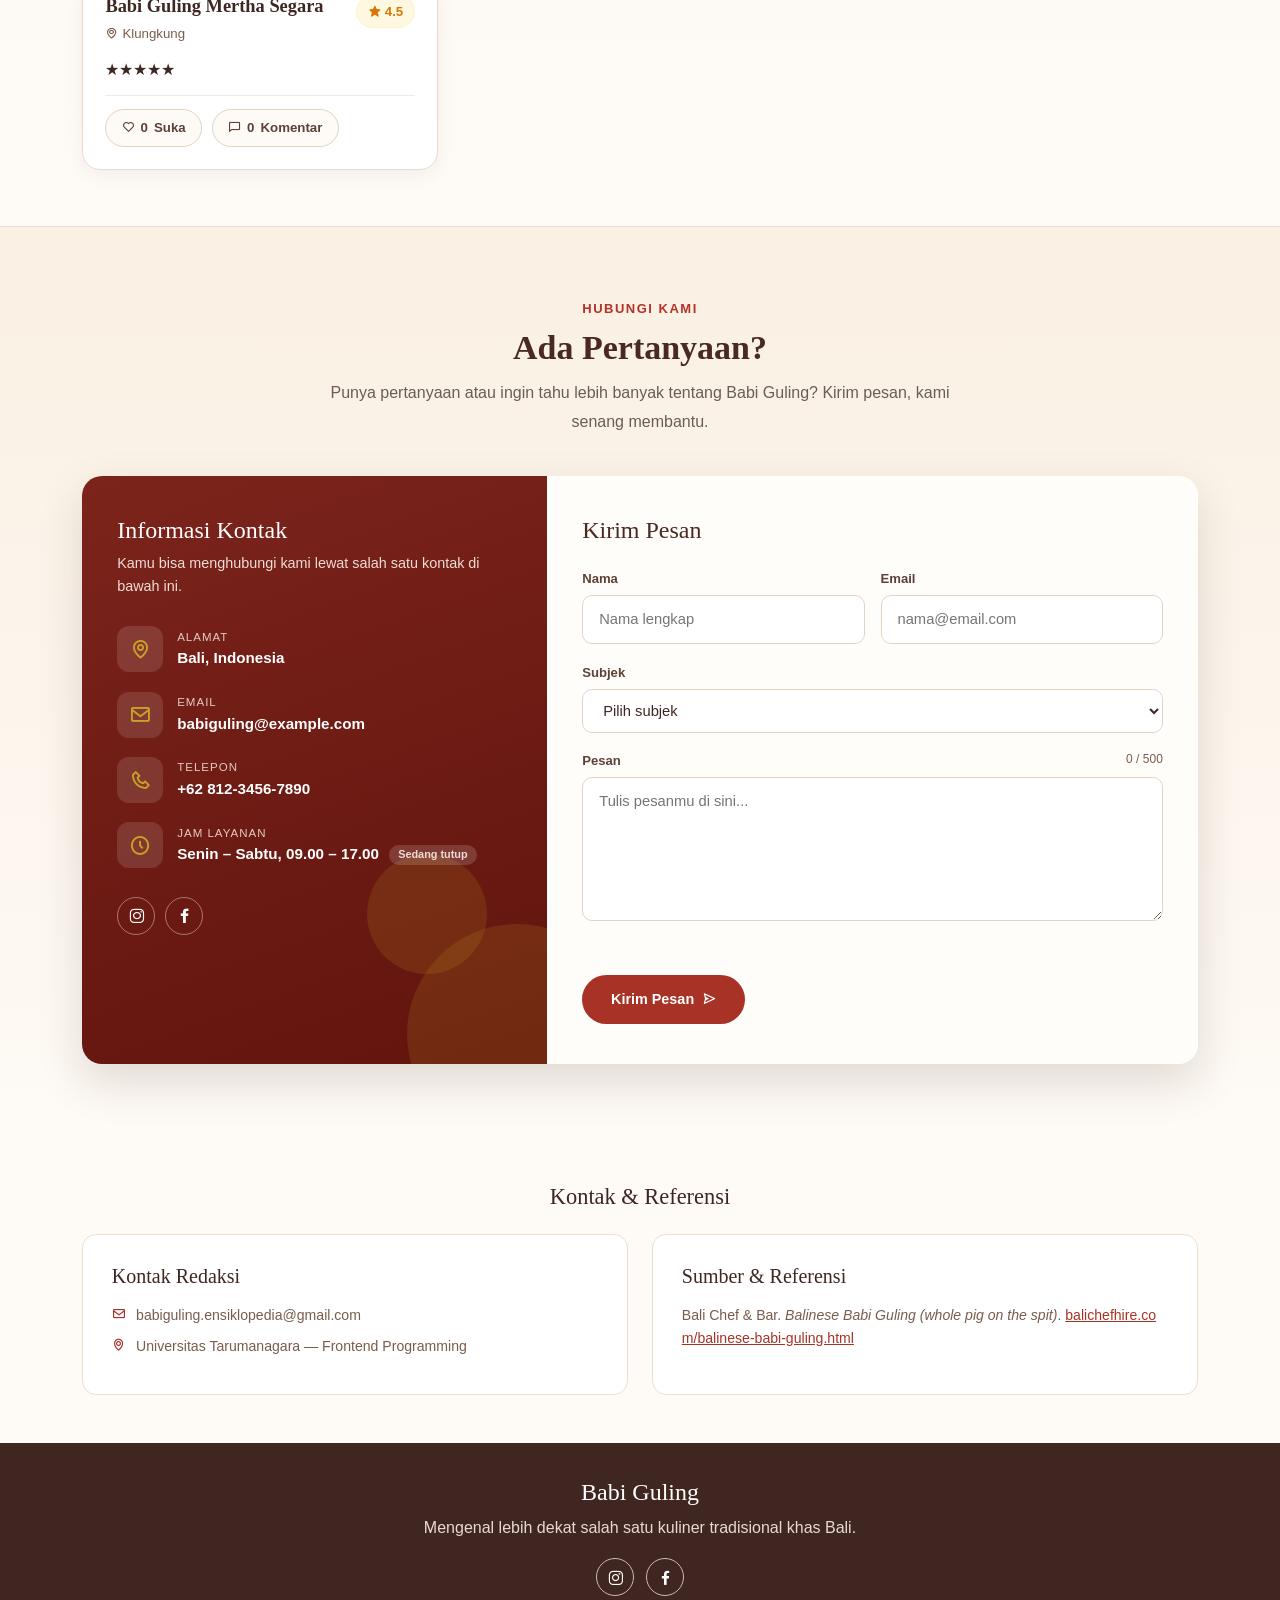
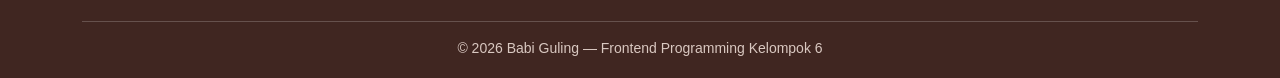
==== commit fe4feb18: "membenarkan index yang tidak benar" ====
--- a/index.html
+++ b/index.html
@@ -55,7 +55,6 @@
                         keagamaan, hingga perayaan besar masyarakat Bali.
                     </p>
 
-                    <!-- 4 WIDGET BUTTON UTAMA -->
                     <div class="banner-widgets">
                         <a href="#galeri" class="widget-btn">
                             <i class='bx bx-image-alt'></i> Galeri Foto
@@ -95,76 +94,6 @@
                 <button class="g-filter" data-filter="upacara">Upacara</button>
             </div>
 
-            <div class="tab-content" id="tab-resep">
-            <div class="recipe-header">
-                <p class="recipe-label">RESEP TRADISIONAL BALI</p>
-                <h2>Resep Babi Guling</h2>
-                <p>
-                    Babi guling merupakan hidangan khas Bali yang menggunakan
-                    babi muda dengan bumbu rempah atau <em>base genep</em>.
-                    Bumbu dimasukkan ke bagian dalam babi, kemudian dipanggang
-                    sambil diputar hingga matang merata.
-                </p>-
-            </div>
-
-            <div class="recipe-box">
-                <h3>Bahan Utama</h3>
-                <ul>
-                    <li>1 ekor babi muda, sekitar 8–12 kg</li>
-                    <li>2 sdm garam kasar</li>
-                    <li>2 sdm air jeruk nipis</li>
-                    <li>200 ml minyak kelapa atau minyak goreng</li>
-                    <li>1 ikat daun singkong atau daun pepaya (opsional)</li>
-                </ul>
-            </div>
-
-            <div class="recipe-box">
-                <h3>Bumbu Base Genep</h3>
-                <ul>
-                    <li>15 siung bawang merah</li>
-                    <li>10 siung bawang putih</li>
-                    <li>10 cabai merah keriting</li>
-                    <li>8 cabai rawit</li>
-                    <li>6 butir kemiri sangrai</li>
-                    <li>6 cm kunyit</li>
-                    <li>6 cm jahe</li>
-                    <li>6 cm lengkuas</li>
-                    <li>3 batang serai</li>
-                    <li>1 sdm ketumbar bubuk</li>
-                    <li>1 sdt merica bubuk</li>
-                    <li>6 lembar daun jeruk</li>
-                    <li>2 sdm gula merah</li>
-                    <li>3 sdm garam</li>
-                </ul>
-            </div>
-
-            <div class="recipe-box">
-                <h3>Cara Membuat</h3>
-                <ol>
-                    <li>Haluskan bumbu <em>base genep</em>, kemudian tumis dengan sedikit minyak hingga harum dan matang.</li>
-                    <li>Lumuri bagian dalam babi dengan bumbu yang telah ditumis dan masukkan sisa bumbu ke dalam rongga perut.</li>
-                    <li>Bersihkan dan keringkan bagian kulit, kemudian lumuri dengan garam kasar dan air jeruk nipis.</li>
-                    <li>Panggang babi sambil diputar secara konstan agar matang secara merata.</li>
-                    <li>Olesi dengan minyak secara berkala selama proses pemanggangan.</li>
-                    <li>Panggang hingga kulit menjadi renyah dan berwarna kecokelatan, kemudian diamkan sebentar sebelum dipotong dan disajikan.</li>
-                </ol>
-            </div>
-
-            <div class="recipe-source">
-            <span>Sumber resep</span>
-            <a href="https://masakapa.id/resep/babi-guling/e0449e60-d28b-44f5-af8f-8ef6e982406a" target="_blank">
-                MasakApa — Resep Babi Guling
-                <i class='bx bx-link-external'></i>
-            </a>
-            </div>
-                <div class="tab-photos">
-                    <figure><img src="base-genep-final.jpg" alt="Bumbu base genep" onerror="this.closest('figure').remove()"><figcaption>Bumbu base genep</figcaption></figure>
-                </div>
-
-            <div class="tab-photos">
-                <figure>
-                    <img src="base-genep-final.jpg" alt="Bumbu base genep" onerror="this.closest('figure').remove()">
-                    <figcaption>Bumbu base genep</figcaption>
             <div class="gallery-mosaic">
                 <figure class="g-item g-big" data-cat="proses" data-icon="bxs-flame">
                     <img src="sejarah-babi-guling-1.jpeg" alt="Proses memanggang babi guling">
@@ -230,6 +159,8 @@
 
             <div class="row g-4 mt-2">
                 <div class="col-lg-8">
+
+                    <!-- TAB: BABI GULING -->
                     <div class="tab-content active" id="tab-babi-guling">
                         <h3 class="tab-heading">Apa Itu Babi Guling?</h3>
                         <p>
@@ -266,6 +197,7 @@
                         </div>
                     </div>
 
+                    <!-- TAB: TRADISI -->
                     <div class="tab-content" id="tab-tradisi">
                         <h3 class="tab-heading">Babi Guling dalam Tradisi Bali</h3>
                         <p>
@@ -287,7 +219,8 @@
                             Proses memasak babi guling secara tradisional dikerjakan bergotong royong
                             oleh warga banjar (satuan komunitas adat), biasanya dipimpin oleh
                             seorang <em>juru masak</em> atau <em>tukang guling</em> yang sudah
-                            berpengalaman.
+                            berpengalaman. Kegiatan ini mempererat kebersamaan antarwarga sekaligus
+                            menjadi ajang regenerasi keterampilan memasak adat ke generasi muda.
                         </p>
 
                         <div class="tab-photos">
@@ -296,6 +229,7 @@
                         </div>
                     </div>
 
+                    <!-- TAB: RESEP -->
                     <div class="tab-content" id="tab-resep">
                         <div class="recipe-header">
                             <p class="recipe-label">RESEP TRADISIONAL BALI</p>
@@ -303,6 +237,8 @@
                             <p>
                                 Babi guling merupakan hidangan khas Bali yang menggunakan
                                 babi muda dengan bumbu rempah atau <em>base genep</em>.
+                                Bumbu dimasukkan ke bagian dalam babi, kemudian dipanggang
+                                sambil diputar hingga matang merata.
                             </p>
                         </div>
 
@@ -345,18 +281,27 @@
                                 <li>Bersihkan dan keringkan bagian kulit, kemudian lumuri dengan garam kasar dan air jeruk nipis.</li>
                                 <li>Panggang babi sambil diputar secara konstan agar matang secara merata.</li>
                                 <li>Olesi dengan minyak secara berkala selama proses pemanggangan.</li>
-                                <li>Panggang hingga kulit menjadi renyah dan berwarna kecokelatan.</li>
+                                <li>Panggang hingga kulit menjadi renyah dan berwarna kecokelatan, kemudian diamkan sebentar sebelum dipotong dan disajikan.</li>
                             </ol>
                         </div>
 
                         <div class="recipe-source">
                             <span>Sumber resep</span>
                             <a href="https://masakapa.id/resep/babi-guling/e0449e60-d28b-44f5-af8f-8ef6e982406a" target="_blank">
-                                MasakApa — Resep Babi Guling <i class='bx bx-link-external'></i>
+                                MasakApa — Resep Babi Guling
+                                <i class='bx bx-link-external'></i>
                             </a>
                         </div>
-                    </div>
-
+
+                        <div class="tab-photos">
+                            <figure>
+                                <img src="base-genep-final.jpg" alt="Bumbu base genep" onerror="this.closest('figure').remove()">
+                                <figcaption>Bumbu base genep</figcaption>
+                            </figure>
+                        </div>
+                    </div>
+
+                    <!-- TAB: FAQ -->
                     <div class="tab-content" id="tab-faq">
                         <h3 class="tab-heading">Frequently Asked Questions</h3>
                         <div class="accordion faq-accordion" id="faqAccordion">
@@ -368,7 +313,7 @@
                                 </h2>
                                 <div id="faq1" class="accordion-collapse collapse" data-bs-parent="#faqAccordion">
                                     <div class="accordion-body">
-                                        Base genep adalah campuran bumbu dasar khas Bali yang terdiri dari kunyit, lengkuas, jahe, kencur, bawang merah, bawang putih, cabai, serai, dan daun jeruk.
+                                        Base genep adalah campuran bumbu dasar khas Bali yang terdiri dari kunyit, lengkuas, jahe, kencur, bawang merah, bawang putih, cabai, serai, dan daun jeruk. Bumbu ini menjadi ciri khas rasa masakan Bali, termasuk babi guling.
                                     </div>
                                 </div>
                             </div>
@@ -380,7 +325,43 @@
                                 </h2>
                                 <div id="faq2" class="accordion-collapse collapse" data-bs-parent="#faqAccordion">
                                     <div class="accordion-body">
-                                        Kulit dilumuri campuran air jeruk nipis/kunyit, lalu dipanggang perlahan sambil terus diputar di atas bara api.
+                                        Kulit dilumuri campuran air dan bumbu tertentu (seperti air jeruk nipis atau kunyit), lalu dipanggang perlahan sambil terus diputar di atas bara api agar panas merata dan kulit mengering menjadi renyah.
+                                    </div>
+                                </div>
+                            </div>
+                            <div class="accordion-item">
+                                <h2 class="accordion-header">
+                                    <button class="accordion-button collapsed" type="button" data-bs-toggle="collapse" data-bs-target="#faq3">
+                                        Berapa lama proses memanggang babi guling?
+                                    </button>
+                                </h2>
+                                <div id="faq3" class="accordion-collapse collapse" data-bs-parent="#faqAccordion">
+                                    <div class="accordion-body">
+                                        Umumnya sekitar 3–5 jam, tergantung ukuran babi dan intensitas bara api yang digunakan.
+                                    </div>
+                                </div>
+                            </div>
+                            <div class="accordion-item">
+                                <h2 class="accordion-header">
+                                    <button class="accordion-button collapsed" type="button" data-bs-toggle="collapse" data-bs-target="#faq4">
+                                        Apakah ada alternatif non-babi?
+                                    </button>
+                                </h2>
+                                <div id="faq4" class="accordion-collapse collapse" data-bs-parent="#faqAccordion">
+                                    <div class="accordion-body">
+                                        Ada, beberapa daerah menyajikan versi "ayam guling" dengan bumbu dan teknik memasak yang serupa sebagai alternatif bagi yang tidak mengonsumsi babi.
+                                    </div>
+                                </div>
+                            </div>
+                            <div class="accordion-item">
+                                <h2 class="accordion-header">
+                                    <button class="accordion-button collapsed" type="button" data-bs-toggle="collapse" data-bs-target="#faq5">
+                                        Di mana tempat babi guling paling terkenal di Bali?
+                                    </button>
+                                </h2>
+                                <div id="faq5" class="accordion-collapse collapse" data-bs-parent="#faqAccordion">
+                                    <div class="accordion-body">
+                                        Beberapa daerah yang terkenal dengan babi gulingnya antara lain Gianyar, Ubud, dan Karangasem, masing-masing dengan ciri khas bumbu dan cara penyajiannya sendiri.
                                     </div>
                                 </div>
                             </div>
@@ -432,7 +413,7 @@
         </div>
     </section>
 
-
+    <!-- RESTO SECTION -->
     <section id="resto" class="resto-section">
         <div class="container">
             <div class="resto-head text-center">
@@ -494,7 +475,7 @@
                         </li>
                     </ul>
 
-                  <div class="contact-social">
+                    <div class="contact-social">
                         <a href="instagram.html" target="_blank"><i class='bx bxl-instagram'></i></a>
                         <a href="facebook.html" target="_blank"><i class='bx bxl-facebook'></i></a>
                     </div>
@@ -576,10 +557,10 @@
             <div class="footer-content">
                 <h3>Babi Guling</h3>
                 <p>Mengenal lebih dekat salah satu kuliner tradisional khas Bali.</p>
-              <div class="footer-social">
-            <a href="instagram.html" target="_blank"><i class='bx bxl-instagram'></i></a>
-            <a href="facebook.html" target="_blank"><i class='bx bxl-facebook'></i></a>
-        </div>
+                <div class="footer-social">
+                    <a href="instagram.html" target="_blank"><i class='bx bxl-instagram'></i></a>
+                    <a href="facebook.html" target="_blank"><i class='bx bxl-facebook'></i></a>
+                </div>
             </div>
             <div class="footer-bottom">
                 <p>&copy; 2026 Babi Guling — Frontend Programming Kelompok 6</p>
@@ -588,36 +569,24 @@
     </footer>
 
     <div class="cf-toast" id="cfToast"></div>
+
+    <!-- MODAL GALERI -->
+    <div class="modal fade" id="galleryModal" tabindex="-1" aria-labelledby="galleryModalTitle" aria-hidden="true">
+        <div class="modal-dialog modal-dialog-centered modal-lg">
+            <div class="modal-content">
+                <div class="modal-header">
+                    <h5 class="modal-title" id="galleryModalTitle">Galeri Babi Guling</h5>
+                    <button type="button" class="btn-close" data-bs-dismiss="modal" aria-label="Close"></button>
+                </div>
+                <div class="modal-body text-center">
+                    <img id="galleryModalImage" src="" alt="" class="img-fluid">
+                </div>
+            </div>
+        </div>
+    </div>
 
     <script src="https://code.jquery.com/jquery-3.7.1.min.js"></script>
     <script src="https://cdn.jsdelivr.net/npm/bootstrap@5.3.3/dist/js/bootstrap.bundle.min.js"></script>
     <script src="script.js"></script>
-
-        <script src="script.js"></script>
-
-    <script>
-    $('#contactForm').on('submit', function () {
-        const nama   = $('#cfNama').val().trim();
-        const email  = $('#cfEmail').val().trim();
-        const subjek = $('#cfSubjek').val();
-        const isi    = $('#cfPesan').val().trim();
-
-        // skip kalau belum valid (biar sama kayak validasi yang udah ada)
-        if (!nama || !email.includes('@') || !subjek || !isi) return;
-
-        const data = JSON.parse(localStorage.getItem('pesanMasuk') || '[]');
-        data.unshift({
-            id: Date.now(),
-            nama: nama,
-            email: email,
-            subjek: subjek,
-            isi: isi,
-            waktu: new Date().toLocaleString('id-ID')
-        });
-        localStorage.setItem('pesanMasuk', JSON.stringify(data));
-    });
-    </script>
-</body>
-</html>
 </body>
 </html>
